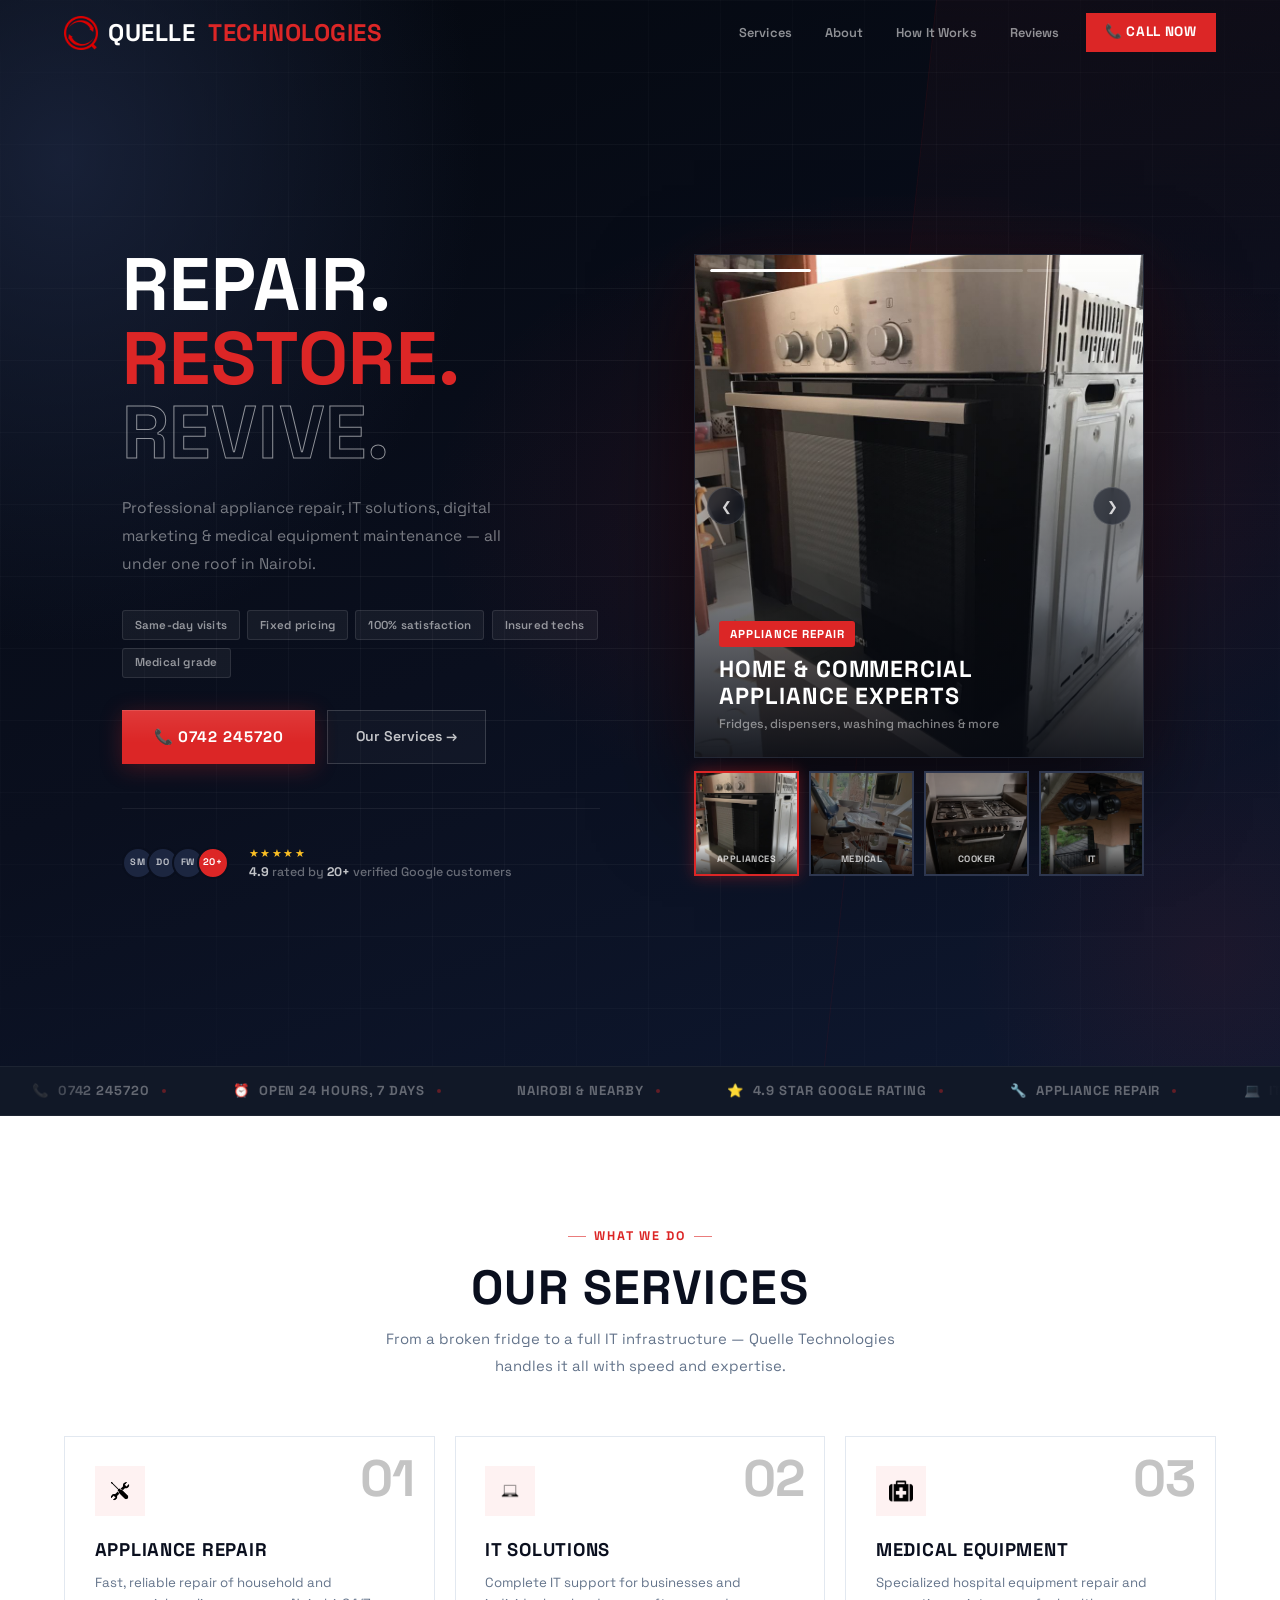
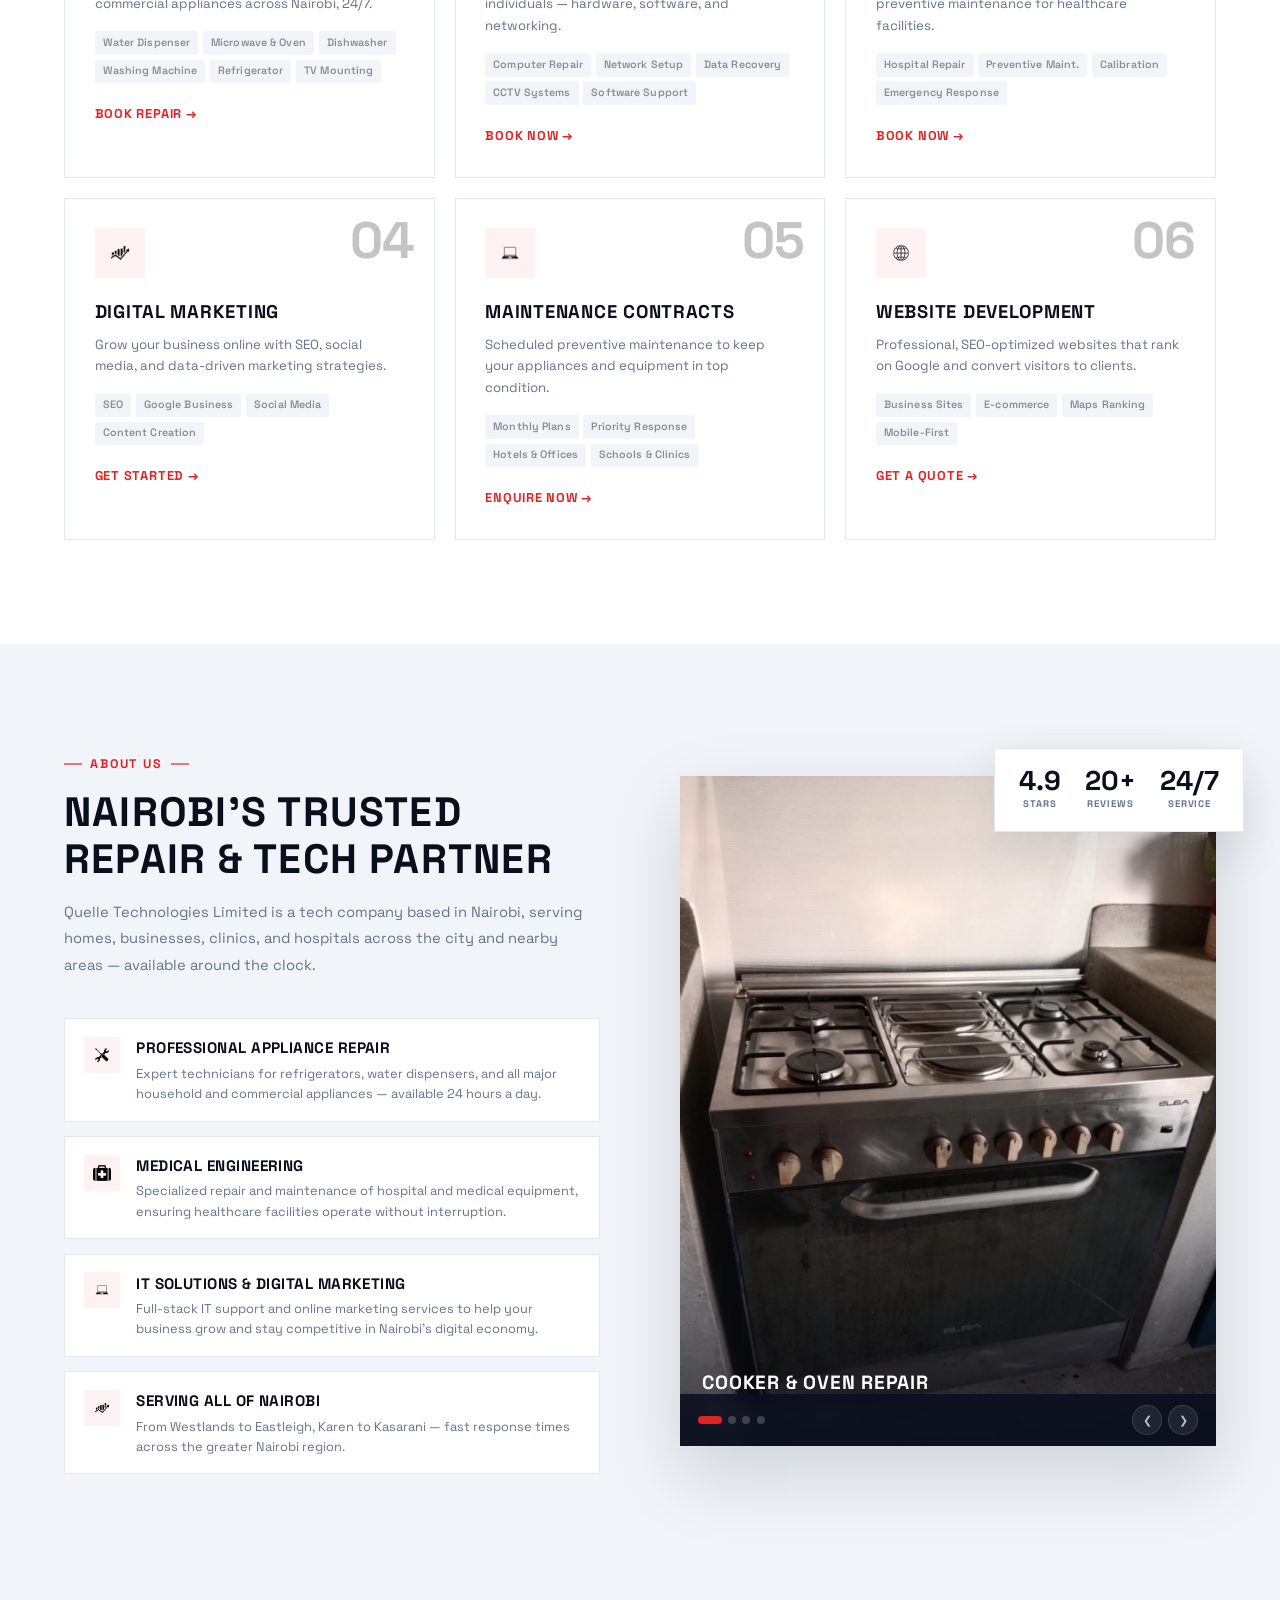
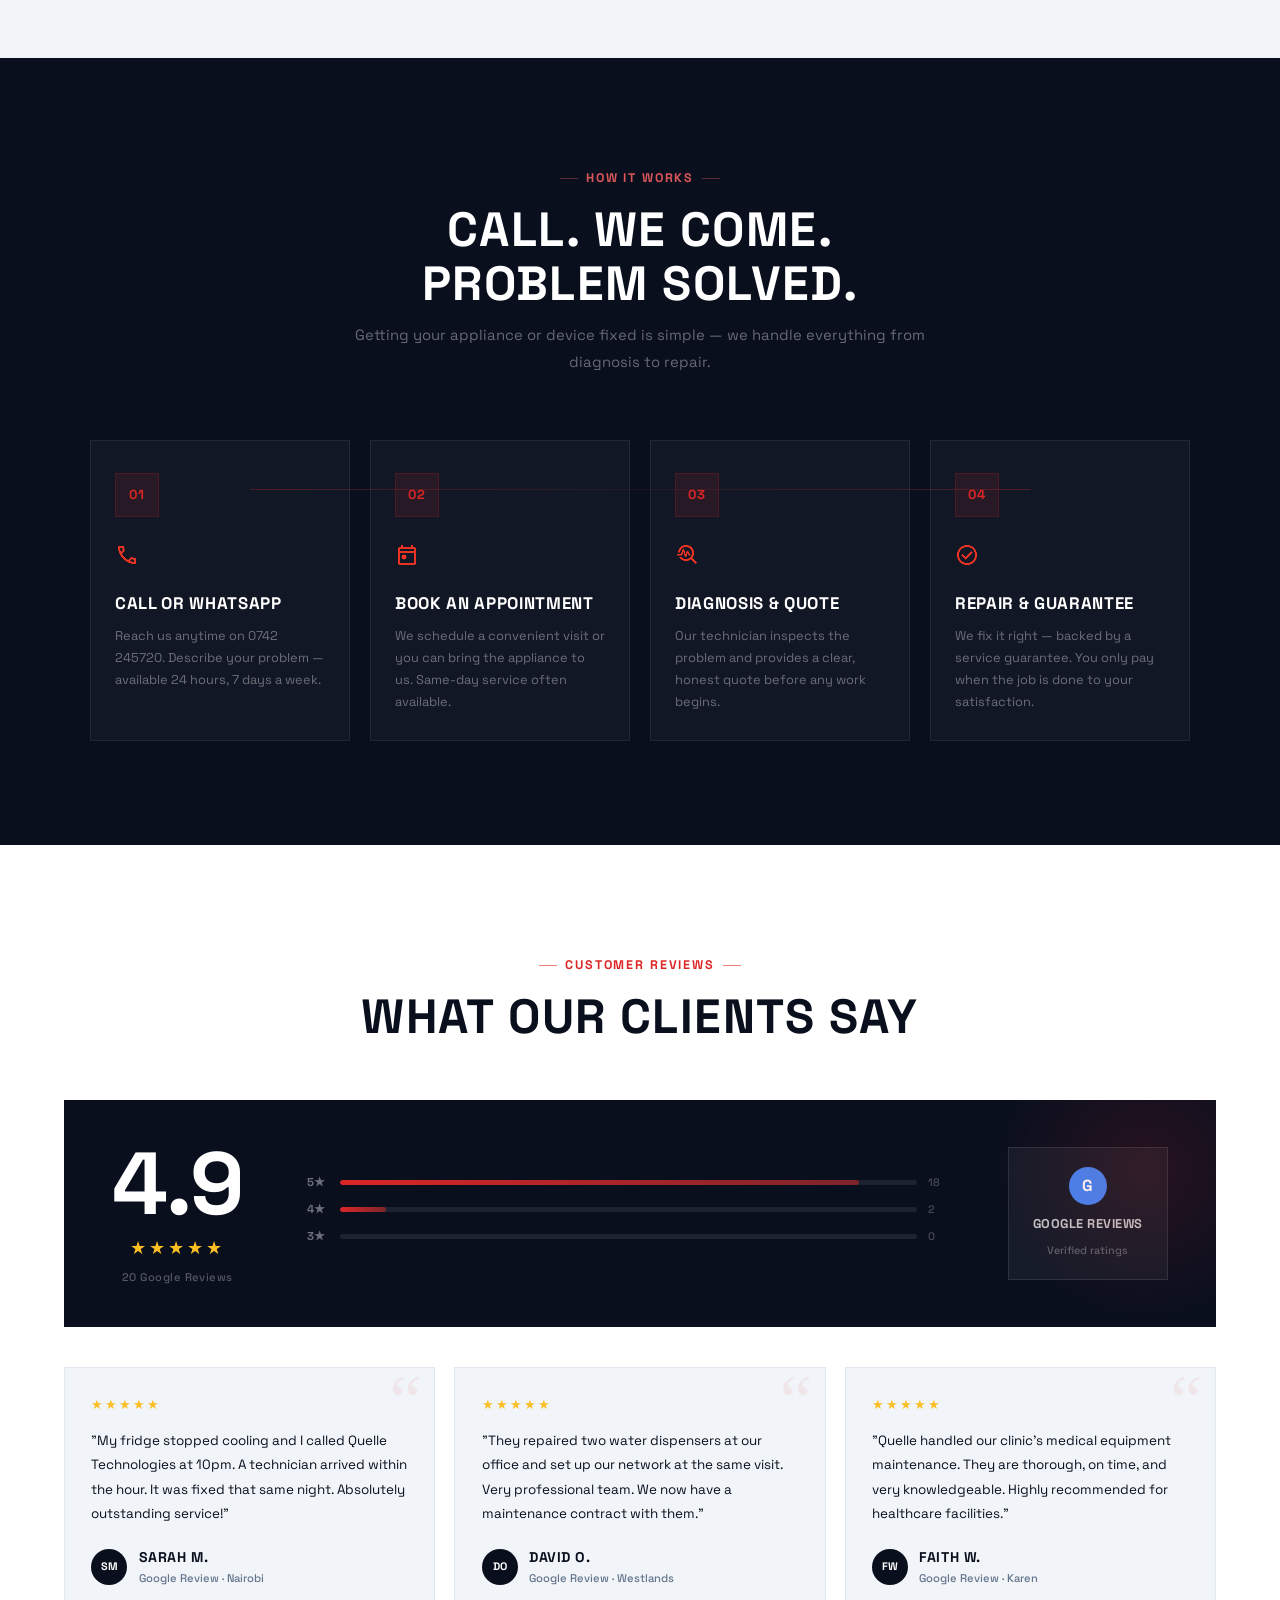
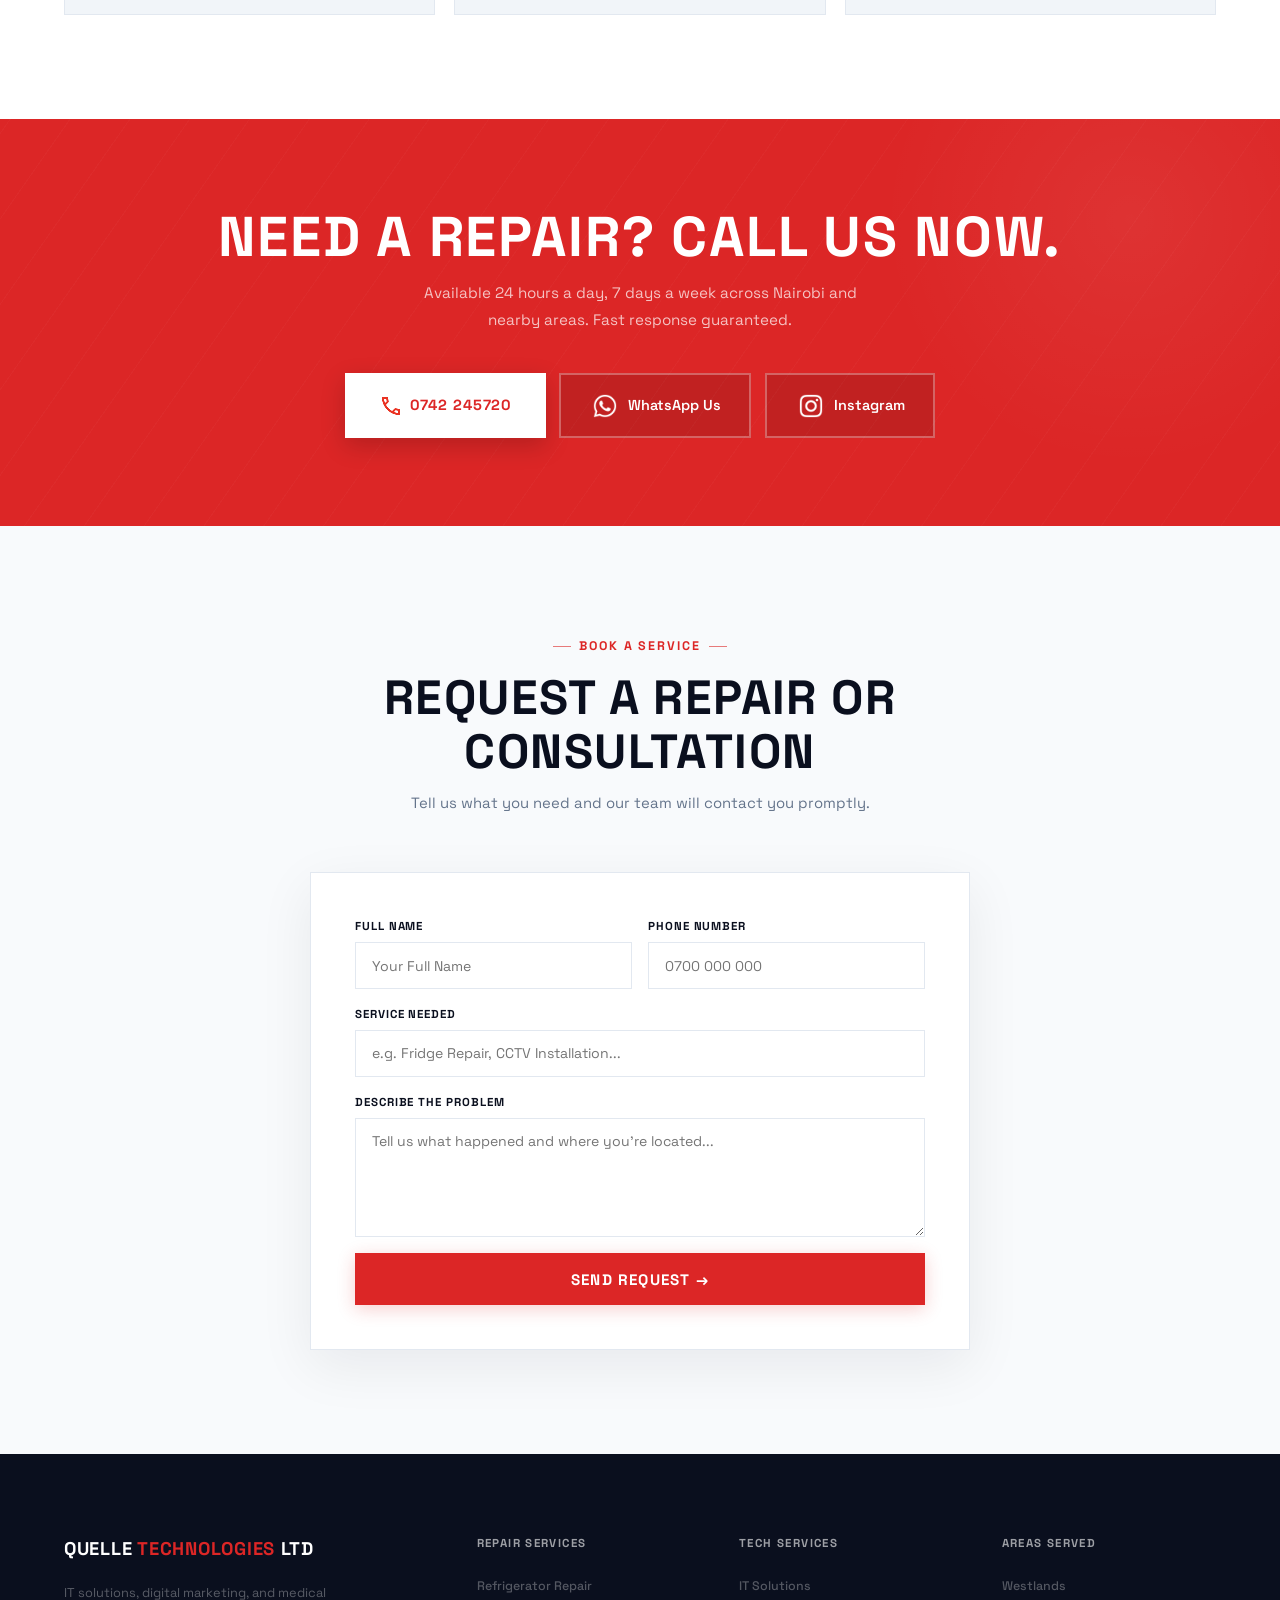
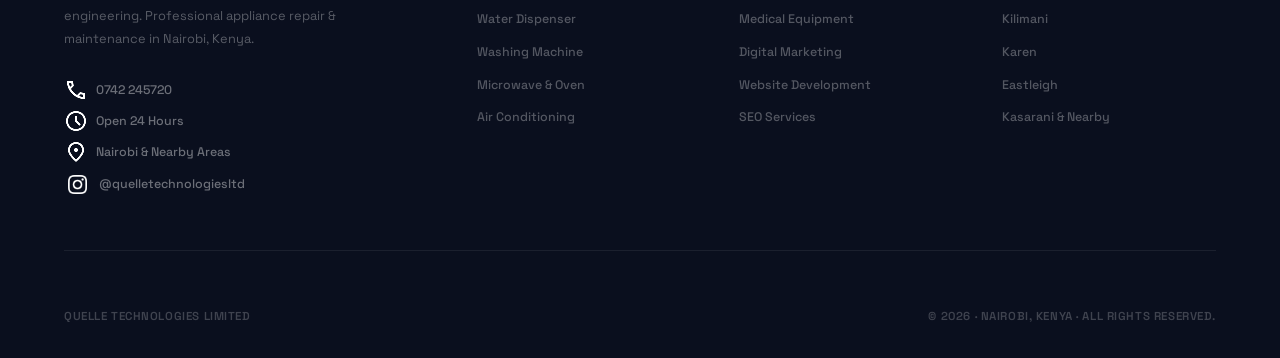
==== index.html @ aaa390e0 "Init" ====
<!DOCTYPE html>
<html lang="en">
<head>
<meta name="google-site-verification" content="google6de3abed1e0f7e17" />
<link rel="icon" type="image/jpeg" href="images/iconlogoh.png">
<link rel="apple-touch-icon" href="images/iconlogoh.png">
<meta charset="UTF-8">
<meta name="viewport" content="width=device-width, initial-scale=1.0">
<title>Quelle Technologies Limited | Appliance Repair & IT Solutions Nairobi</title>
<meta name="description" content="Quelle Technologies Limited – Professional appliance repair, IT solutions, digital marketing & medical equipment maintenance in Nairobi. Open 24 hours. Call 0742 245720.">
<link rel="preconnect" href="https://fonts.googleapis.com">
<link rel="preconnect" href="https://fonts.gstatic.com" crossorigin>

<!-- <link href="https://fonts.googleapis.com/css2?family=Space+Grotesk:wght@300;400;500;600;700&display=swap" rel="stylesheet"> -->
<link href="https://fonts.googleapis.com/css2?family=Space+Grotesk:wght@300;400;500;600;700&display=swap" rel="stylesheet">


<style>
*,*::before,*::after{
  box-sizing:border-box;
  margin:0;
  padding:0;
}

:root{
  /* Core palette */
  --navy:#0a0f1e;
  --navy-2:#111827;
  --navy-3:#1c2640;
  --red:#dc2626;
  --red-dark:#b91c1c;
  --red-glow:rgba(220,38,38,0.3);
  --red-subtle:rgba(220,38,38,0.08);
  --red-light:#fef2f2;
  --gray:#64748b;
  --gray-2:#94a3b8;
  --gray-light:#f1f5f9;
  --white:#ffffff;
  --border-dark:rgba(255,255,255,0.08);
  --border-light:#e2e8f0;

  /* Global font */
  --font-primary:'Space Grotesk',sans-serif;
}

html{
  scroll-behavior:smooth;
}

body{
  font-family:var(--font-primary);
  background:var(--white);
  color:var(--navy);
  font-size:15px;
  line-height:1.65;
  overflow-x:hidden;
}

/* Force all elements to inherit Space Grotesk */
body,
button,
input,
textarea,
select,
h1,h2,h3,h4,h5,h6,
p,
span,
a,
label {
  font-family:var(--font-primary);
}

/* ── NAV ── */
nav{
  position:fixed;top:0;left:0;right:0;z-index:500;
  display:flex;align-items:center;justify-content:space-between;
  padding:0 5%;height:66px;
  background:rgba(10,15,30,0.0);
  transition:background .35s ease, border-color .35s ease, backdrop-filter .35s ease;
  border-bottom:1px solid transparent;
}
nav.scrolled{
  background:rgba(10,15,30,0.94);
  backdrop-filter:blur(18px);
  -webkit-backdrop-filter:blur(18px);
  border-color:rgba(255,255,255,0.07);
}
.logo{display:flex;align-items:center;gap:.65rem;text-decoration:none}
.logo-img{height:34px;width:auto;object-fit:contain;display:block}
.logo-wordmark{
  font-family:var(--font-display);font-weight:800;
  font-size:1.5rem;letter-spacing:0.02em;
  color:var(--white);line-height:1.15;text-transform:uppercase;
}
.logo-wordmark span{color:var(--red)}

.nav-links{display:flex;gap:.25rem;list-style:none;align-items:center}
.nav-links a{
  text-decoration:none;color:rgba(255,255,255,0.55);
  font-size:.8rem;font-weight:600;font-family:var(--font-body);
  padding:.45rem .9rem;border-radius:var(--r-sm);
  transition:color .2s, background .2s;letter-spacing:0.01em;
}
.nav-links a:hover{color:var(--white);background:rgba(255,255,255,0.06)}
.nav-cta{
  background:var(--red);color:white !important;
  padding:.5rem 1.2rem !important;border-radius:var(--r-sm) !important;
  font-weight:700 !important;font-family:var(--font-display) !important;
  font-size:.85rem !important;letter-spacing:0.05em !important;
  text-transform:uppercase;transition:all .25s !important;
  display:inline-flex !important;align-items:center !important;gap:6px !important;
  margin-left:.5rem;
}
.nav-cta:hover{background:var(--red-dark) !important;box-shadow:0 0 20px var(--red-glow) !important;transform:translateY(-1px) !important;background:none}

/* ════════════════════════════
   HERO
════════════════════════════ */
.hero{
  position:relative;
  min-height:100vh;
  display:flex;align-items:center;
  background:var(--navy);
  overflow:hidden;
}

/* Layered background */
.hero-bg{
  position:absolute;inset:0;z-index:0;
  background:
    radial-gradient(ellipse 70% 55% at 72% 48%, rgba(220,38,38,0.13) 0%, transparent 55%),
    radial-gradient(ellipse 50% 70% at 5%  15%, rgba(28,38,64,0.8)  0%, transparent 65%),
    radial-gradient(ellipse 35% 45% at 95% 90%, rgba(220,38,38,0.07) 0%, transparent 55%),
    linear-gradient(160deg,#04080f 0%,#0a0f1e 55%,#0e1830 100%);
}

/* Subtle engineering grid — nod to the technical side of the brand */
.hero-grid{
  position:absolute;inset:0;z-index:0;
  background-image:
    linear-gradient(rgba(255, 255, 255, 0.046) 1px, transparent 1px),
    linear-gradient(90deg, rgba(255, 255, 255, 0.035) 1px, transparent 1px);
  background-size:72px 72px;
  mask-image:radial-gradient(ellipse 85% 75% at 55% 50%, black 30%, transparent 100%);
  -webkit-mask-image:radial-gradient(ellipse 85% 75% at 55% 50%, black 30%, transparent 100%);
}

/* Diagonal accent stripe */
.hero-stripe{
  position:absolute;right:-120px;top:0;bottom:0;z-index:1;
  width:520px;
  background:linear-gradient(160deg, rgba(220,38,38,0.04) 0%, transparent 60%);
  border-left:1px solid rgba(220,38,38,0.07);
  transform:skewX(-6deg);
  pointer-events:none;
}

.hero-inner{
  position:relative;z-index:10;
  display:grid;
  grid-template-columns:1fr 1fr;
  align-items:center;
  gap:5rem;
  padding:9rem 5% 5rem;
  width:100%;max-width:1380px;margin:0 auto;
}

/* ── Hero Left ── */
.hero-left{}

.hero-badge{
  display:inline-flex;align-items:center;gap:8px;
  border:1px solid rgba(220,38,38,0.3);
  background:rgba(220,38,38,0.08);
  color:rgba(255,130,130,0.95);
  padding:.32rem 1rem;border-radius:4px;
  font-family:var(--font-display);font-size:.78rem;font-weight:700;
  letter-spacing:0.12em;text-transform:uppercase;
  margin-bottom:1.5rem;
}
.hero-badge .live{
  width:6px;height:6px;background:#22c55e;border-radius:50%;
  box-shadow:0 0 6px #22c55e;
  animation:live 2s ease-in-out infinite;
}
@keyframes live{0%,100%{opacity:1;transform:scale(1)}50%{opacity:.3;transform:scale(1.6)}}

.hero-title{
  font-family:var(--font-display);
  font-size:clamp(3.6rem,5.8vw,5.4rem);
  font-weight:800;
  line-height:1.0;
  letter-spacing:0.01em;  /* Barlow Condensed needs slight positive tracking at display sizes */
  color:var(--white);
  text-transform:uppercase;
  margin-bottom:1.5rem;
}
.hero-title .line{display:block;overflow:hidden}
.hero-title .line-inner{
  display:block;
  animation:hero-rise .75s cubic-bezier(.22,1,.36,1) both;
}
.hero-title .line:nth-child(2) .line-inner{animation-delay:.08s}
.hero-title .line:nth-child(3) .line-inner{animation-delay:.16s}
@keyframes hero-rise{from{transform:translateY(105%)}to{transform:translateY(0)}}

.hero-title .t-white{color:var(--white)}
.hero-title .t-red{color:var(--red)}
/* Ghost/outline word — technical, structural feel */
.hero-title .t-outline{
  color:transparent;
  -webkit-text-stroke:1px rgba(255, 255, 255, 0.543);
}

.hero-desc{
  color:rgba(255,255,255,0.45);
  font-size:.97rem;
  max-width:410px;
  margin-bottom:2rem;
  line-height:1.8;
  font-weight:400;
  animation:fade-up .7s .35s both;
}
@keyframes fade-up{from{opacity:0;transform:translateY(14px)}to{opacity:1;transform:translateY(0)}}

/* Service chips */
.hero-chips{
  display:flex;flex-wrap:wrap;gap:.45rem;
  margin-bottom:2rem;
  animation:fade-up .7s .45s both;
}
.chip{
  display:inline-flex;align-items:center;gap:5px;
  background:rgba(255,255,255,0.05);
  border:1px solid rgba(255,255,255,0.1);
  color:rgba(255,255,255,0.55);
  padding:.28rem .75rem;border-radius:3px;
  font-size:.72rem;font-weight:600;font-family:var(--font-body);
  letter-spacing:0.02em;
  transition:all .2s;
}
.chip:hover{background:rgba(220,38,38,0.1);border-color:rgba(220,38,38,0.3);color:rgba(255,180,180,0.9)}

.hero-actions{
  display:flex;gap:.75rem;flex-wrap:wrap;
  margin-bottom:2.75rem;
  animation:fade-up .7s .52s both;
}
.btn-call{
  display:inline-flex;align-items:center;gap:8px;
  background:var(--red);color:white;
  padding:.9rem 2rem;border-radius:var(--r-sm);
  font-family:var(--font-display);font-weight:700;
  font-size:.95rem;letter-spacing:0.06em;text-transform:uppercase;
  text-decoration:none;
  transition:all .28s;
  box-shadow:0 4px 22px rgba(220,38,38,0.28), inset 0 1px 0 rgba(255,255,255,0.12);
  position:relative;overflow:hidden;
}
.btn-call::before{
  content:'';position:absolute;inset:0;
  background:linear-gradient(180deg,rgba(255,255,255,0.09) 0%,transparent 60%);
  pointer-events:none;
}
.btn-call:hover{background:var(--red-dark);transform:translateY(-2px);box-shadow:0 8px 30px rgba(220,38,38,0.42)}
.btn-ghost{
  display:inline-flex;align-items:center;gap:8px;
  border:1px solid rgba(255,255,255,0.16);
  color:rgba(255,255,255,0.75);
  padding:.9rem 1.75rem;border-radius:var(--r-sm);
  font-weight:600;font-size:.88rem;
  text-decoration:none;
  background:rgba(255,255,255,0.03);
  transition:all .25s;
}
.btn-ghost:hover{border-color:rgba(255,255,255,0.38);background:rgba(255,255,255,0.07);color:var(--white)}

/* Social proof */
.hero-proof{
  display:flex;align-items:center;gap:1.25rem;
  padding-top:2.25rem;
  border-top:1px solid rgba(255,255,255,0.07);
  animation:fade-up .7s .6s both;
}
.av-stack{display:flex;align-items:center}
.av{
  width:32px;height:32px;border-radius:50%;
  border:2px solid var(--navy);
  background:var(--navy-3);
  display:flex;align-items:center;justify-content:center;
  font-size:.58rem;font-weight:700;color:rgba(255,255,255,0.7);
  font-family:var(--font-display);letter-spacing:0.02em;
  margin-left:-7px;
}
.av:first-child{margin-left:0}
.av.more{background:var(--red);color:white;font-size:.6rem}
.proof-copy{font-size:.78rem;color:rgba(255,255,255,0.38);line-height:1.5;font-weight:500}
.proof-copy strong{color:rgba(255,255,255,.75);font-weight:700}
.proof-stars{color:#fbbf24;font-size:.68rem;letter-spacing:1.5px;margin-bottom:2px}

/* ── Hero Right — Carousel ── */
.hero-right{
  position:relative;
  animation:fade-up .85s .25s both;
}
/* Red glow orb behind carousel */
.hero-right::before{
  content:'';
  position:absolute;
  width:340px;height:340px;
  background:radial-gradient(circle, rgba(220,38,38,0.18) 0%, transparent 70%);
  top:50%;left:50%;transform:translate(-50%,-50%);
  pointer-events:none;z-index:0;
  animation:orb 5s ease-in-out infinite;
}
@keyframes orb{0%,100%{transform:translate(-50%,-50%) scale(1);opacity:.7}50%{transform:translate(-50%,-50%) scale(1.25);opacity:1}}

.carousel-wrap{position:relative;z-index:1;max-width:450px;margin:0 auto}

/* Main stage */
.c-stage{
  position:relative;
  border-radius:var(--r-2xl);
  overflow:hidden;
  background:var(--navy-2);
  border:1px solid rgba(255,255,255,0.07);
  box-shadow:
    0 2px 0 1px rgba(255,255,255,0.04) inset,
    0 40px 90px rgba(0,0,0,0.65),
    0 0 70px rgba(220,38,38,0.07);
  aspect-ratio:1/1.12;
}

/* Progress strips (stories-style) */
.c-progress{
  position:absolute;top:0;left:0;right:0;z-index:20;
  display:flex;gap:4px;padding:.9rem .9rem 0;
}
.c-seg{flex:1;height:3px;background:rgba(255,255,255,0.18);border-radius:2px;overflow:hidden}
.c-fill{height:100%;width:0%;border-radius:2px;background:var(--white);transition:width 0s linear}
.c-fill.running{width:100%;transition:width 4.5s linear}
.c-fill.done{width:100%;transition:none}

/* Slides */
.c-slide{
  position:absolute;inset:0;
  opacity:0;
  transform:scale(1.06);
  transition:opacity .55s cubic-bezier(.4,0,.2,1), transform .55s cubic-bezier(.4,0,.2,1);
  pointer-events:none;
}
.c-slide.active{opacity:1;transform:scale(1);pointer-events:auto}
.c-slide img{width:100%;height:100%;object-fit:cover;display:block}
.c-slide::after{
  content:'';position:absolute;inset:0;
  background:linear-gradient(to top,
    rgba(5,8,16,.92) 0%,
    rgba(5,8,16,.45) 40%,
    rgba(5,8,16,.1) 70%,
    transparent 100%);
}

/* Slide caption */
.c-caption{
  position:absolute;bottom:0;left:0;right:0;z-index:10;
  padding:1.6rem 1.5rem 1.4rem;
}
.c-tag{
  display:inline-block;
  background:var(--red);color:white;
  font-family:var(--font-display);font-size:.72rem;font-weight:700;
  letter-spacing:0.1em;text-transform:uppercase;
  padding:.22rem .65rem;border-radius:3px;
  margin-bottom:.55rem;
}
.c-caption h3{
  font-family:var(--font-display);
  color:var(--white);font-size:1.45rem;font-weight:700;
  text-transform:uppercase;letter-spacing:0.04em;
  line-height:1.15;margin-bottom:.3rem;
}
.c-caption p{color:rgba(255,255,255,0.48);font-size:.78rem;font-weight:500}

/* Prev/Next */
.c-arrows{
  position:absolute;top:50%;transform:translateY(-50%);
  left:0;right:0;z-index:15;
  display:flex;justify-content:space-between;
  padding:0 .75rem;pointer-events:none;
}
.c-arr{
  width:38px;height:38px;border-radius:50%;
  background:rgba(10,15,30,0.55);
  border:1px solid rgba(255,255,255,0.14);
  color:rgba(255,255,255,0.8);
  font-size:.8rem;cursor:pointer;
  display:flex;align-items:center;justify-content:center;
  transition:all .22s;pointer-events:all;
  backdrop-filter:blur(6px);
}
.c-arr:hover{background:var(--red);border-color:var(--red);color:white;transform:scale(1.1)}

/* Thumbnail rail */
.c-thumbs{
  display:grid;
  grid-template-columns:repeat(4,1fr);
  gap:.65rem;
  margin-top:.8rem;
}
.c-thumb{
  border-radius:var(--r-md);overflow:hidden;
  border:2px solid rgba(255,255,255,0.08);
  aspect-ratio:1/1;cursor:pointer;
  position:relative;background:var(--navy-3);
  transition:all .28s;
}
.c-thumb img{width:100%;height:100%;object-fit:cover;display:block;filter:brightness(.55);transition:filter .28s}
.c-thumb.active{border-color:var(--red);box-shadow:0 0 14px rgba(220,38,38,0.4)}
.c-thumb.active img,.c-thumb:hover img{filter:brightness(.85)}
.c-thumb-lbl{
  position:absolute;bottom:0;left:0;right:0;
  padding:.3rem .35rem .4rem;
  background:linear-gradient(to top,rgba(0,0,0,.72),transparent);
  color:rgba(255,255,255,0.75);font-size:.58rem;font-weight:700;
  font-family:var(--font-display);text-transform:uppercase;letter-spacing:0.06em;
  text-align:center;
}

/* ════════════════════════════
   TICKER
════════════════════════════ */
.ticker-bar{
  background:var(--navy-2);
  border-top:1px solid rgba(255,255,255,0.05);
  border-bottom:1px solid rgba(255,255,255,0.05);
  padding:.85rem 0;overflow:hidden;position:relative;
}
.ticker-bar::before,.ticker-bar::after{
  content:'';position:absolute;top:0;bottom:0;width:100px;z-index:5;pointer-events:none;
}
.ticker-bar::before{left:0;background:linear-gradient(to right,var(--navy-2),transparent)}
.ticker-bar::after{right:0;background:linear-gradient(to left,var(--navy-2),transparent)}
.ticker-track{display:flex;width:max-content;animation:ticker 28s linear infinite}
@keyframes ticker{from{transform:translateX(0)}to{transform:translateX(-50%)}}
.t-item{
  display:flex;align-items:center;gap:.55rem;
  padding:0 2rem;
  font-family:var(--font-display);font-size:.82rem;font-weight:700;
  letter-spacing:0.07em;text-transform:uppercase;
  color:rgba(255,255,255,0.35);white-space:nowrap;
}
.t-item .ti{color:var(--red)}
.t-sep{width:4px;height:4px;background:rgba(220,38,38,0.4);border-radius:50%;margin:0 .2rem}

/* ════════════════════════════
   SECTION SCAFFOLD
════════════════════════════ */
section{padding:6.5rem 5%}
.sec-header{text-align:center;max-width:570px;margin:0 auto 3.5rem}
.sec-eyebrow{
  display:inline-flex;align-items:center;gap:.5rem;
  font-family:var(--font-display);font-size:.78rem;font-weight:700;
  letter-spacing:0.15em;text-transform:uppercase;
  color:var(--red);margin-bottom:.9rem;
}
.sec-eyebrow::before,.sec-eyebrow::after{
  content:'';display:inline-block;height:1.5px;width:18px;background:currentColor;opacity:.6;
}
.sec-title{
  font-family:var(--font-display);
  font-size:clamp(2rem,3.8vw,3rem);
  font-weight:800;text-transform:uppercase;letter-spacing:0.03em;
  color:var(--navy);line-height:1.12;margin-bottom:.7rem;
}
.sec-sub{
  color:var(--gray);font-size:.93rem;line-height:1.8;font-weight:400;
}

/* ════════════════════════════
   SERVICES
════════════════════════════ */
.services-sec{background:var(--white)}

.svc-grid{
  display:grid;
  grid-template-columns:repeat(3,1fr);
  gap:1.25rem;
}

.svc-card{
  border:1.5px solid var(--border-light);
  border-radius:var(--r-xl);
  padding:1.85rem;
  position:relative;overflow:hidden;
  background:var(--white);
  transition:transform .32s cubic-bezier(.22,1,.36,1),
             border-color .32s,
             box-shadow .32s;
  cursor:default;
}
/* Accent bar on hover */
.svc-card::after{
  content:'';
  position:absolute;left:0;top:0;bottom:0;width:3px;
  background:var(--red);
  transform:scaleY(0);transform-origin:bottom;
  transition:transform .35s cubic-bezier(.22,1,.36,1);
  border-radius:0 2px 2px 0;
}
.svc-card:hover{
  border-color:rgba(220,38,38,0.22);
  transform:translateY(-5px);
  box-shadow:0 20px 48px rgba(10,15,30,0.09),0 0 0 1px rgba(220,38,38,0.06);
}
.svc-card:hover::after{transform:scaleY(1)}

.svc-count{
  position:absolute;top:1rem;right:1.25rem;
  font-family:var(--font-display);font-size:3.2rem;font-weight:800;
  letter-spacing:-0.02em;color:rgba(0, 0, 0, 0.23);line-height:1;
}


.svc-icon{
  width:50px;height:50px;border-radius:var(--r-md);
  background:var(--red-light);
  display:flex;align-items:center;justify-content:center;
  margin-bottom:1.15rem;
  transition:background .28s, transform .28s;
}
.svc-card:hover .svc-icon{background:var(--red);transform:rotate(-4deg) scale(1.06)}
.svc-icon img{width:24px;height:24px;object-fit:contain;transition:filter .28s}
.svc-card:hover .svc-icon img{filter:brightness(0) invert(1)}

.svc-card h3{
  font-family:var(--font-display);
  font-size:1.15rem;font-weight:700;text-transform:uppercase;
  letter-spacing:0.04em;color:var(--navy);margin-bottom:.4rem;
}
.svc-card p{font-size:.83rem;color:var(--gray);line-height:1.65;margin-bottom:1rem}
.svc-tags{display:flex;flex-wrap:wrap;gap:.3rem;margin-bottom:1.1rem}
.svc-tag{
  font-size:.67rem;font-weight:600;
  color:rgba(10,15,30,0.45);background:var(--gray-light);
  padding:.18rem .5rem;border-radius:3px;
  font-family:var(--font-body);letter-spacing:0.01em;
}
.svc-link{
  display:inline-flex;align-items:center;gap:5px;
  font-family:var(--font-display);font-size:.8rem;font-weight:700;
  letter-spacing:0.06em;text-transform:uppercase;
  color:var(--red);text-decoration:none;
  transition:gap .2s;
}
.svc-link:hover{gap:10px}

/* ════════════════════════════
   ABOUT
════════════════════════════ */
.about-sec{background:var(--gray-light)}

.about-grid{
  display:grid;grid-template-columns:1fr 1fr;
  gap:5rem;align-items:center;
  max-width:1200px;margin:0 auto 5rem;
}

.about-left .sec-eyebrow{display:inline-flex}
.about-left h2{
  font-family:var(--font-display);
  font-size:clamp(2rem,3.2vw,2.8rem);font-weight:800;
  text-transform:uppercase;letter-spacing:0.03em;
  color:var(--navy);line-height:1.15;margin-bottom:1rem;
}
.about-left > p{
  font-size:.92rem;color:var(--gray);line-height:1.8;margin-bottom:2.5rem;
}

.about-feats{display:flex;flex-direction:column;gap:.9rem}
.about-feat{
  display:flex;gap:1rem;
  padding:1rem 1.2rem;
  background:var(--white);
  border:1px solid var(--border-light);
  border-radius:var(--r-lg);
  align-items:flex-start;
  transition:border-color .25s, transform .25s, box-shadow .25s;
}
.about-feat:hover{border-color:rgba(220,38,38,0.2);transform:translateX(5px);box-shadow:0 6px 24px rgba(10,15,30,0.06)}
.af-icon{
  width:36px;height:36px;flex-shrink:0;
  border-radius:var(--r-sm);background:var(--red-light);
  display:flex;align-items:center;justify-content:center;
  margin-top:.1rem;
}
.af-icon img{width:18px;height:18px;object-fit:contain}
.af-text h4{
  font-family:var(--font-display);font-size:.95rem;font-weight:700;
  letter-spacing:0.03em;text-transform:uppercase;
  color:var(--navy);margin-bottom:.2rem;
}
.af-text p{font-size:.8rem;color:var(--gray);line-height:1.6}

/* About slider */
.about-right{position:relative}
.about-stats-float{
  position:absolute;top:-1.75rem;right:-1.75rem;z-index:20;
  background:var(--white);
  border:1px solid var(--border-light);
  border-radius:var(--r-lg);
  padding:1.1rem 1.5rem;
  display:flex;gap:1.5rem;
  box-shadow:0 16px 48px rgba(10,15,30,0.12);
}
.astat{text-align:center}
.astat-n{
  font-family:var(--font-display);font-size:1.7rem;font-weight:800;
  color:var(--navy);line-height:1;
}
.astat-l{
  font-family:var(--font-display);font-size:.6rem;font-weight:700;
  letter-spacing:0.1em;text-transform:uppercase;color:var(--gray);
  margin-top:.2rem;
}

.a-slider{
  border-radius:var(--r-2xl);overflow:hidden;
  position:relative;
  box-shadow:0 28px 70px rgba(10,15,30,0.15);
  background:var(--navy);
  aspect-ratio:4/5;
}
.a-slide{
  position:absolute;inset:0;
  opacity:0;transform:scale(1.04);
  transition:opacity .6s ease, transform .6s ease;
  pointer-events:none;
}
.a-slide.active{opacity:1;transform:scale(1);pointer-events:auto}
.a-slide img{width:100%;height:100%;object-fit:cover;display:block}
.a-slide::after{
  content:'';position:absolute;inset:0;
  background:linear-gradient(to top, rgba(5,8,16,.72) 0%, transparent 55%);
}
.a-caption{
  position:absolute;bottom:0;left:0;right:0;z-index:5;
  padding:1.4rem 1.4rem;color:white;
}
.a-caption strong{
  font-family:var(--font-display);font-size:1.2rem;font-weight:700;
  text-transform:uppercase;letter-spacing:0.04em;display:block;
}
.a-caption span{font-size:.75rem;color:rgba(255,255,255,.45);font-weight:500}

.a-controls{
  position:absolute;bottom:0;left:0;right:0;z-index:10;
  background:rgba(10,15,30,0.85);
  backdrop-filter:blur(8px);
  display:flex;justify-content:space-between;align-items:center;
  padding:.7rem 1.1rem;
}
.a-dots{display:flex;gap:.4rem}
.a-dot{
  width:8px;height:8px;border-radius:50%;border:none;
  background:rgba(255,255,255,0.2);cursor:pointer;transition:all .28s;
}
.a-dot.active{background:var(--red);width:24px;border-radius:4px}
.a-arrows{display:flex;gap:.4rem}
.a-arrow{
  width:30px;height:30px;border-radius:50%;
  background:rgba(255,255,255,0.08);
  border:1px solid rgba(255,255,255,0.14);
  color:rgba(255,255,255,0.7);
  font-size:.7rem;cursor:pointer;
  display:flex;align-items:center;justify-content:center;
  transition:all .2s;
}
.a-arrow:hover{background:var(--red);border-color:var(--red);color:white}

/* ════════════════════════════
   PROCESS
════════════════════════════ */
.process-sec{background:var(--navy)}
.process-sec .sec-title{color:var(--white)}
.process-sec .sec-eyebrow{color:rgba(255,100,100,.85)}
.process-sec .sec-eyebrow::before,.process-sec .sec-eyebrow::after{opacity:.4}
.process-sec .sec-sub{color:rgba(255,255,255,0.38)}

.steps-grid{
  display:grid;grid-template-columns:repeat(4,1fr);gap:1.25rem;
  max-width:1100px;margin:0 auto;
  position:relative;
}
/* connector line */
.steps-grid::before{
  content:'';
  position:absolute;
  top:3.1rem;
  left:calc(12.5% + 22px);
  right:calc(12.5% + 22px);
  height:1px;
  background:linear-gradient(90deg, rgba(220,38,38,0.3), rgba(220,38,38,0.1), rgba(220,38,38,0.3));
  z-index:0;
}

.step-card{
  background:rgba(255,255,255,0.03);
  border:1px solid rgba(255,255,255,0.07);
  border-radius:var(--r-xl);
  padding:2rem 1.5rem 1.75rem;
  position:relative;z-index:1;
  transition:all .3s;
}
.step-card:hover{
  background:rgba(255,255,255,0.05);
  border-color:rgba(220,38,38,0.28);
  transform:translateY(-5px);
  box-shadow:0 0 40px rgba(220,38,38,0.07);
}
.step-badge{
  width:44px;height:44px;border-radius:var(--r-md);
  background:rgba(220,38,38,0.1);
  border:1px solid rgba(220,38,38,0.2);
  display:flex;align-items:center;justify-content:center;
  margin-bottom:1.4rem;
}
.step-badge span{
  font-family:var(--font-display);font-size:.82rem;font-weight:800;
  color:var(--red);letter-spacing:0.05em;
}
.step-icon{font-size:1.5rem;margin-bottom:.7rem;display:block}
.step-card h4{
  font-family:var(--font-display);color:var(--white);font-weight:700;
  font-size:1.05rem;text-transform:uppercase;letter-spacing:0.04em;
  margin-bottom:.5rem;
}
.step-card p{font-size:.8rem;color:rgba(255,255,255,.38);line-height:1.7}

/* ════════════════════════════
   REVIEWS
════════════════════════════ */
.reviews-sec{background:var(--white)}

.review-banner{
  background:var(--navy);
  border-radius:var(--r-2xl);
  padding:2.5rem 3rem;
  display:flex;align-items:center;gap:4rem;flex-wrap:wrap;
  margin-bottom:2.5rem;
  position:relative;overflow:hidden;
}
.review-banner::before{
  content:'';position:absolute;right:-80px;top:-80px;
  width:300px;height:300px;border-radius:50%;
  background:radial-gradient(circle,rgba(220,38,38,0.14) 0%,transparent 70%);
}

.rb-score{text-align:center;flex-shrink:0}
.rb-big{
  font-family:var(--font-display);font-size:5.5rem;font-weight:800;
  color:var(--white);line-height:1;letter-spacing:-0.02em;
}
.rb-stars{color:#fbbf24;font-size:1.1rem;letter-spacing:3px;margin:.35rem 0}
.rb-label{font-size:.7rem;color:rgba(255,255,255,.3);font-weight:500;letter-spacing:0.04em}

.rb-bars{flex:1;min-width:180px}
.rb-row{display:flex;align-items:center;gap:.7rem;margin-bottom:.5rem}
.rb-lbl{
  font-family:var(--font-display);font-size:.72rem;font-weight:700;
  color:rgba(255,255,255,.4);width:22px;
}
.rb-track{flex:1;height:5px;background:rgba(255,255,255,.08);border-radius:3px;overflow:hidden}
.rb-fill{height:100%;background:linear-gradient(90deg,var(--red),rgba(220,38,38,.5));border-radius:3px}
.rb-count{font-size:.68rem;color:rgba(255,255,255,.25);font-weight:500;width:16px}

.rb-badge{
  background:rgba(255,255,255,0.05);
  border:1px solid rgba(255,255,255,0.1);
  border-radius:var(--r-lg);
  padding:1.2rem 1.5rem;
  display:flex;flex-direction:column;align-items:center;gap:.5rem;flex-shrink:0;
}
.rb-badge .g{
  width:38px;height:38px;border-radius:50%;
  background:#4285f4;display:flex;align-items:center;justify-content:center;
  font-family:var(--font-display);font-weight:800;font-size:1rem;color:white;
}
.rb-badge strong{
  font-family:var(--font-display);color:rgba(255,255,255,.75);font-size:.8rem;
  letter-spacing:0.04em;text-transform:uppercase;
}
.rb-badge p{font-size:.68rem;color:rgba(255,255,255,.3);font-weight:500}

.rev-grid{display:grid;grid-template-columns:repeat(3,1fr);gap:1.2rem}
.rev-card{
  background:var(--gray-light);
  border:1.5px solid var(--border-light);
  border-radius:var(--r-xl);padding:1.65rem;
  transition:all .25s;position:relative;overflow:hidden;
}
.rev-card::before{
  content:'\201C';
  position:absolute;top:-.2rem;right:.8rem;
  font-size:4.5rem;color:rgba(220,38,38,0.07);
  font-family:Georgia,serif;line-height:1;
}
.rev-card:hover{
  border-color:rgba(220,38,38,0.18);
  transform:translateY(-4px);
  box-shadow:0 14px 40px rgba(10,15,30,0.08);
}
.rev-stars{color:#fbbf24;font-size:.82rem;letter-spacing:2px;margin-bottom:.8rem}
.rev-text{font-size:.84rem;line-height:1.82;margin-bottom:1.2rem;color:var(--navy);font-weight:400}
.rev-author{display:flex;align-items:center;gap:.7rem}
.rev-av{
  width:36px;height:36px;border-radius:50%;
  background:var(--navy);
  display:flex;align-items:center;justify-content:center;
  font-family:var(--font-display);font-weight:700;font-size:.68rem;
  color:white;flex-shrink:0;
}
.rev-name{
  font-family:var(--font-display);font-weight:700;font-size:.88rem;
  text-transform:uppercase;letter-spacing:0.04em;color:var(--navy);
}
.rev-via{font-size:.7rem;color:var(--gray);font-weight:500}

/* ════════════════════════════
   CTA
════════════════════════════ */
.cta-sec{
  background:var(--red);padding:5.5rem 5%;text-align:center;
  position:relative;overflow:hidden;
}
.cta-sec::before{
  content:'';position:absolute;inset:0;
  background:
    repeating-linear-gradient(-55deg,transparent,transparent 48px,rgba(255,255,255,0.025) 48px,rgba(255,255,255,0.025) 49px);
}
.cta-sec::after{
  content:'';position:absolute;
  width:500px;height:500px;border-radius:50%;
  background:radial-gradient(circle,rgba(255,255,255,0.06) 0%,transparent 70%);
  top:-150px;right:-100px;pointer-events:none;
}
.cta-sec > *{position:relative;z-index:1}
.cta-sec h2{
  font-family:var(--font-display);color:var(--white);
  font-size:clamp(2.2rem,4.5vw,3.5rem);font-weight:800;
  text-transform:uppercase;letter-spacing:0.03em;
  line-height:1.08;margin-bottom:.8rem;
}
.cta-sec p{
  color:rgba(255,255,255,.72);font-size:.95rem;
  max-width:460px;margin:0 auto 2.5rem;line-height:1.75;
}
.cta-btns{display:flex;gap:.85rem;justify-content:center;flex-wrap:wrap}
.btn-white{
  background:var(--white);color:var(--red);
  padding:.9rem 2.1rem;border-radius:var(--r-sm);
  font-family:var(--font-display);font-weight:800;font-size:.92rem;
  letter-spacing:0.06em;text-transform:uppercase;
  text-decoration:none;transition:all .25s;
  display:inline-flex;align-items:center;gap:7px;
  box-shadow:0 8px 24px rgba(0,0,0,0.18);
}
.btn-white:hover{background:var(--red-light);transform:translateY(-2px);box-shadow:0 12px 32px rgba(0,0,0,0.22)}
.btn-outline-white{
  border:2px solid rgba(255,255,255,0.3);color:white;
  padding:.9rem 1.75rem;border-radius:var(--r-sm);
  font-weight:600;font-size:.9rem;
  text-decoration:none;transition:all .25s;
  display:inline-flex;align-items:center;gap:7px;
  background:rgba(0,0,0,0.12);
}
.btn-outline-white:hover{border-color:rgba(255,255,255,.6);background:rgba(0,0,0,.2)}

/* ════════════════════════════
   CONTACT FORM
════════════════════════════ */
.contact-sec{background:#f8fafc;padding:6.5rem 5%}

.contact-card{
  max-width:660px;margin:0 auto;
  background:var(--white);
  border:1px solid var(--border-light);
  border-radius:var(--r-2xl);
  padding:2.75rem;
  box-shadow:0 16px 52px rgba(10,15,30,0.07);
  display:flex;flex-direction:column;gap:1rem;
}
.form-row{display:grid;grid-template-columns:1fr 1fr;gap:1rem}
.form-field{display:flex;flex-direction:column;gap:.35rem}
.form-field label{
  font-family:var(--font-display);font-size:.72rem;font-weight:700;
  letter-spacing:0.08em;text-transform:uppercase;color:var(--navy);
}
.contact-card input,
.contact-card textarea{
  width:100%;padding:.85rem 1rem;
  border:1.5px solid var(--border-light);
  border-radius:var(--r-md);
  font-family:var(--font-body);font-size:.88rem;color:var(--navy);
  outline:none;transition:border-color .2s, box-shadow .2s;
  background:var(--white);
}
.contact-card input:focus,
.contact-card textarea:focus{
  border-color:var(--red);
  box-shadow:0 0 0 3px rgba(220,38,38,0.07);
}
.contact-card textarea{resize:vertical;min-height:115px}
.contact-card button{
  background:var(--red);color:white;border:none;
  padding:1.05rem;border-radius:var(--r-md);cursor:pointer;
  font-family:var(--font-display);font-weight:800;
  font-size:.95rem;letter-spacing:0.08em;text-transform:uppercase;
  transition:all .25s;
  box-shadow:0 4px 18px rgba(220,38,38,0.22);
}
.contact-card button:hover{background:var(--red-dark);transform:translateY(-2px);box-shadow:0 8px 28px rgba(220,38,38,0.35)}

/* ════════════════════════════
   FOOTER
════════════════════════════ */
footer{background:var(--navy);padding:5rem 5% 2rem}
.footer-top{
  display:grid;grid-template-columns:1.7fr 1fr 1fr 1fr;gap:3rem;
  margin-bottom:3.5rem;padding-bottom:3rem;
  border-bottom:1px solid rgba(255,255,255,0.07);
}
.footer-brand .fn{
  font-family:var(--font-display);color:var(--white);font-size:1.15rem;
  font-weight:800;letter-spacing:0.04em;text-transform:uppercase;margin-bottom:1rem;
}
.footer-brand .fn span{color:var(--red)}
.footer-brand p{font-size:.8rem;color:rgba(255,255,255,.32);line-height:1.82;max-width:280px;margin-bottom:1.5rem}
.footer-contacts a{
  display:flex;align-items:center;gap:.5rem;
  color:rgba(255,255,255,.4);font-size:.78rem;text-decoration:none;
  transition:color .2s;font-weight:500;padding:.22rem 0;
}
.footer-contacts a:hover{color:var(--red)}
.footer-col h5{
  font-family:var(--font-display);color:rgba(255,255,255,.6);
  font-weight:700;font-size:.72rem;letter-spacing:0.12em;
  text-transform:uppercase;margin-bottom:1.25rem;
}
.footer-links{list-style:none;display:flex;flex-direction:column;gap:.5rem}
.footer-links a{
  color:rgba(255,255,255,.3);text-decoration:none;
  font-size:.78rem;transition:color .2s;font-weight:500;
}
.footer-links a:hover{color:rgba(255,255,255,.65)}
.footer-bottom{
  display:flex;justify-content:space-between;align-items:center;flex-wrap:wrap;gap:.75rem;
}
.fbc{
  font-family:var(--font-display);color:rgba(255,255,255,.22);
  font-size:.72rem;font-weight:600;letter-spacing:0.05em;text-transform:uppercase;
}

/* ════════════════════════════
   RESPONSIVE
════════════════════════════ */
@media(max-width:1024px){
  .hero-inner{grid-template-columns:1fr;padding-top:7rem;padding-bottom:3rem}
  .hero-right{display:none}
  .about-grid{grid-template-columns:1fr;gap:2.5rem}
  .about-stats-float{display:none}
  .svc-grid{grid-template-columns:1fr 1fr}
  .steps-grid{grid-template-columns:1fr 1fr}
  .steps-grid::before{display:none}
  .review-banner{flex-wrap:wrap;gap:2rem;padding:2rem}
  .rev-grid{grid-template-columns:1fr 1fr}
  .footer-top{grid-template-columns:1fr 1fr}
}
@media(max-width:640px){
  .nav-links{display:none}
  section{padding:4rem 5%}
  .svc-grid,.rev-grid{grid-template-columns:1fr}
  .steps-grid{grid-template-columns:1fr}
  .form-row{grid-template-columns:1fr}
  .footer-top{grid-template-columns:1fr}
  .rb-bars{min-width:100%;order:3}
  .footer-bottom{flex-direction:column;text-align:center}
  .cta-btns{flex-direction:column;align-items:center}
}
</style>
</head>
<body>

<!-- NAV -->
<nav id="mainNav">
  <a href="#" class="logo">
    <img src="images/iconlogo.png" alt="Quelle Technologies" class="logo-img">
    <div class="logo-wordmark">Quelle &nbsp;<span>Technologies</span></div>
  </a>
  <ul class="nav-links">
    <li><a href="#services">Services</a></li>
    <li><a href="#about">About</a></li>
    <li><a href="#process">How It Works</a></li>
    <li><a href="#reviews">Reviews</a></li>
    <li><a href="tel:0742245720" class="nav-cta">📞 Call Now</a></li>
  </ul>
</nav>

<!-- HERO -->
<section class="hero">
  <div class="hero-bg"></div>
  <div class="hero-grid"></div>
  <div class="hero-stripe"></div>

  <div class="hero-inner">
    <!-- LEFT -->
    <div class="hero-left">
      <!-- <div class="hero-badge"><span class="live"></span> Open 24 Hours · Nairobi</div> -->

      <h1 class="hero-title">
        <span class="line"><span class="line-inner t-white">Repair.</span></span>
        <span class="line"><span class="line-inner t-red">Restore.</span></span>
        <span class="line"><span class="line-inner t-outline">Revive.</span></span>
      </h1>

      <p class="hero-desc">Professional appliance repair, IT solutions, digital marketing & medical equipment maintenance — all under one roof in Nairobi.</p>

      <div class="hero-chips">
        <span class="chip"> Same-day visits</span>
        <span class="chip"> Fixed pricing</span>
        <span class="chip"> 100% satisfaction</span>
        <span class="chip"> Insured techs</span>
        <span class="chip"> Medical grade</span>
      </div>

      <div class="hero-actions">
        <a href="tel:0742245720" class="btn-call">📞 0742 245720</a>
        <a href="#services" class="btn-ghost">Our Services →</a>
      </div>

      <div class="hero-proof">
        <div class="av-stack">
          <div class="av">SM</div>
          <div class="av">DO</div>
          <div class="av">FW</div>
          <div class="av more">20+</div>
        </div>
        <div class="proof-copy">
          <div class="proof-stars">★★★★★</div>
          <div><strong>4.9</strong> rated by <strong>20+</strong> verified Google customers</div>
        </div>
      </div>
    </div>

    <!-- RIGHT — CAROUSEL -->
    <div class="hero-right">
      <div class="carousel-wrap">
        <!-- Stage -->
        <div class="c-stage" id="cStage">
          <!-- Progress -->
          <div class="c-progress" id="cProgress">
            <div class="c-seg"><div class="c-fill running" id="cf0"></div></div>
            <div class="c-seg"><div class="c-fill" id="cf1"></div></div>
            <div class="c-seg"><div class="c-fill" id="cf2"></div></div>
            <div class="c-seg"><div class="c-fill" id="cf3"></div></div>
          </div>

          <!-- Slides -->
          <div class="c-slide active">
            <img src="images/oven (2).jpeg" alt="Appliance Repair">
            <div class="c-caption">
              <div class="c-tag">Appliance Repair</div>
              <h3>Home & Commercial<br>Appliance Experts</h3>
              <p>Fridges, dispensers, washing machines & more</p>
            </div>
          </div>
          <div class="c-slide">
            <img src="images/dc (11).jpeg" alt="Medical Equipment">
            <div class="c-caption">
              <div class="c-tag">Medical Engineering</div>
              <h3>Hospital Equipment<br>Maintenance</h3>
              <p>Certified technicians for healthcare facilities</p>
            </div>
          </div>
          <div class="c-slide">
            <img src="images/Cooker.jpeg" alt="Cooker Repair">
            <div class="c-caption">
              <div class="c-tag">Cooker & Oven</div>
              <h3>Same-Day Repair<br>Available Now</h3>
              <p>7 days a week, 24 hours</p>
            </div>
          </div>
          <div class="c-slide">
            <img src="images/cctv installation (3).jpeg" alt="IT Solutions">
            <div class="c-caption">
              <div class="c-tag">IT Solutions</div>
              <h3>Networks, CCTV &<br>Full Tech Support</h3>
              <p>For homes and businesses across Nairobi</p>
            </div>
          </div>

          <!-- Arrows -->
          <div class="c-arrows">
            <button class="c-arr" id="cPrev" aria-label="Previous">❮</button>
            <button class="c-arr" id="cNext" aria-label="Next">❯</button>
          </div>
        </div>

        <!-- Thumbnail rail -->
        <div class="c-thumbs" id="cThumbs">
          <div class="c-thumb active" data-i="0">
            <img src="images/oven (2).jpeg" alt="Appliances">
            <div class="c-thumb-lbl">Appliances</div>
          </div>
          <div class="c-thumb" data-i="1">
            <img src="images/dc (11).jpeg" alt="Medical">
            <div class="c-thumb-lbl">Medical</div>
          </div>
          <div class="c-thumb" data-i="2">
            <img src="images/Cooker.jpeg" alt="Cooker">
            <div class="c-thumb-lbl">Cooker</div>
          </div>
          <div class="c-thumb" data-i="3">
            <img src="images/cctv installation (3).jpeg" alt="IT">
            <div class="c-thumb-lbl">IT</div>
          </div>
        </div>
      </div>
    </div>
  </div><!-- /hero-inner -->
</section>

<!-- TICKER -->
<div class="ticker-bar">
  <div class="ticker-track">
    <div class="t-item"><span class="ti">📞</span>0742 245720<span class="t-sep"></span></div>
    <div class="t-item"><span class="ti">⏰</span>Open 24 Hours, 7 Days<span class="t-sep"></span></div>
    <div class="t-item"><span class="ti"></span>Nairobi & Nearby<span class="t-sep"></span></div>
    <div class="t-item"><span class="ti">⭐</span>4.9 Star Google Rating<span class="t-sep"></span></div>
    <div class="t-item"><span class="ti">🔧</span>Appliance Repair<span class="t-sep"></span></div>
    <div class="t-item"><span class="ti">💻</span>IT Solutions<span class="t-sep"></span></div>
    <div class="t-item"><span class="ti"></span>Medical Equipment<span class="t-sep"></span></div>
    <div class="t-item"><span class="ti"></span>Digital Marketing<span class="t-sep"></span></div>
    <div class="t-item"><span class="ti"></span>Same-Day Service<span class="t-sep"></span></div>
    <div class="t-item"><span class="ti">🛡️</span>Satisfaction Guaranteed<span class="t-sep"></span></div>
    <!-- duplicate for seamless loop -->
    <div class="t-item"><span class="ti">📞</span>0742 245720<span class="t-sep"></span></div>
    <div class="t-item"><span class="ti">⏰</span>Open 24 Hours, 7 Days<span class="t-sep"></span></div>
    <div class="t-item"><span class="ti"></span>Nairobi & Nearby<span class="t-sep"></span></div>
    <div class="t-item"><span class="ti">⭐</span>4.9 Star Google Rating<span class="t-sep"></span></div>
    <div class="t-item"><span class="ti">🔧</span>Appliance Repair<span class="t-sep"></span></div>
    <div class="t-item"><span class="ti">💻</span>IT Solutions<span class="t-sep"></span></div>
    <div class="t-item"><span class="ti"></span>Medical Equipment<span class="t-sep"></span></div>
    <div class="t-item"><span class="ti"></span>Digital Marketing<span class="t-sep"></span></div>
    <div class="t-item"><span class="ti"></span>Same-Day Service<span class="t-sep"></span></div>
    <div class="t-item"><span class="ti">🛡️</span>Satisfaction Guaranteed<span class="t-sep"></span></div>
  </div>
</div>

<!-- SERVICES -->
<section class="services-sec" id="services">
  <div class="sec-header">
    <div class="sec-eyebrow">What We Do</div>
    <h2 class="sec-title">Our Services</h2>
    <p class="sec-sub">From a broken fridge to a full IT infrastructure — Quelle Technologies handles it all with speed and expertise.</p>
  </div>
  <div class="svc-grid">
    <div class="svc-card">
      <div class="svc-count">01</div>
      <div class="svc-icon"><img src="images/repair.png" alt="Appliance"></div>
      <h3>Appliance Repair</h3>
      <p>Fast, reliable repair of household and commercial appliances across Nairobi, 24/7.</p>
      <div class="svc-tags">
        <span class="svc-tag">Water Dispenser</span><span class="svc-tag">Microwave & Oven</span>
        <span class="svc-tag">Dishwasher</span><span class="svc-tag">Washing Machine</span>
        <span class="svc-tag">Refrigerator</span><span class="svc-tag">TV Mounting</span>
      </div>
      <a href="tel:0742245720" class="svc-link">Book Repair →</a>
    </div>
    <div class="svc-card">
      <div class="svc-count">02</div>
      <div class="svc-icon"><img src="images/icon.png" alt="IT"></div>
      <h3>IT Solutions</h3>
      <p>Complete IT support for businesses and individuals — hardware, software, and networking.</p>
      <div class="svc-tags">
        <span class="svc-tag">Computer Repair</span><span class="svc-tag">Network Setup</span>
        <span class="svc-tag">Data Recovery</span><span class="svc-tag">CCTV Systems</span>
        <span class="svc-tag">Software Support</span>
      </div>
      <a href="tel:0742245720" class="svc-link">Book Now →</a>
    </div>
    <div class="svc-card">
      <div class="svc-count">03</div>
      <div class="svc-icon"><img src="images/medical.png" alt="Medical"></div>
      <h3>Medical Equipment</h3>
      <p>Specialized hospital equipment repair and preventive maintenance for healthcare facilities.</p>
      <div class="svc-tags">
        <span class="svc-tag">Hospital Repair</span><span class="svc-tag">Preventive Maint.</span>
        <span class="svc-tag">Calibration</span><span class="svc-tag">Emergency Response</span>
      </div>
      <a href="tel:0742245720" class="svc-link">Book Now →</a>
    </div>
    <div class="svc-card">
      <div class="svc-count">04</div>
      <div class="svc-icon"><img src="images/marketing.png" alt="Marketing"></div>
      <h3>Digital Marketing</h3>
      <p>Grow your business online with SEO, social media, and data-driven marketing strategies.</p>
      <div class="svc-tags">
        <span class="svc-tag">SEO</span><span class="svc-tag">Google Business</span>
        <span class="svc-tag">Social Media</span><span class="svc-tag">Content Creation</span>
      </div>
      <a href="tel:0742245720" class="svc-link">Get Started →</a>
    </div>
    <div class="svc-card">
      <div class="svc-count">05</div>
      <div class="svc-icon"><img src="images/icon.png" alt="Maintenance"></div>
      <h3>Maintenance Contracts</h3>
      <p>Scheduled preventive maintenance to keep your appliances and equipment in top condition.</p>
      <div class="svc-tags">
        <span class="svc-tag">Monthly Plans</span><span class="svc-tag">Priority Response</span>
        <span class="svc-tag">Hotels & Offices</span><span class="svc-tag">Schools & Clinics</span>
      </div>
      <a href="tel:0742245720" class="svc-link">Enquire Now →</a>
    </div>
    <div class="svc-card">
      <div class="svc-count">06</div>
      <div class="svc-icon"><img src="images/website.png" alt="Website"></div>
      <h3>Website Development</h3>
      <p>Professional, SEO-optimized websites that rank on Google and convert visitors to clients.</p>
      <div class="svc-tags">
        <span class="svc-tag">Business Sites</span><span class="svc-tag">E-commerce</span>
        <span class="svc-tag">Maps Ranking</span><span class="svc-tag">Mobile-First</span>
      </div>
      <a href="tel:0742245720" class="svc-link">Get a Quote →</a>
    </div>
  </div>
</section>

<!-- ABOUT -->
<section class="about-sec" id="about">
  <div class="about-grid">
    <div class="about-left">
      <div class="sec-eyebrow">About Us</div>
      <h2>Nairobi's Trusted Repair & Tech Partner</h2>
      <p>Quelle Technologies Limited is a tech company based in Nairobi, serving homes, businesses, clinics, and hospitals across the city and nearby areas — available around the clock.</p>
      <div class="about-feats">
        <div class="about-feat">
          <div class="af-icon"><img src="images/repair.png" alt="Repair"></div>
          <div class="af-text">
            <h4>Professional Appliance Repair</h4>
            <p>Expert technicians for refrigerators, water dispensers, and all major household and commercial appliances — available 24 hours a day.</p>
          </div>
        </div>
        <div class="about-feat">
          <div class="af-icon"><img src="images/medical.png" alt="Medical"></div>
          <div class="af-text">
            <h4>Medical Engineering</h4>
            <p>Specialized repair and maintenance of hospital and medical equipment, ensuring healthcare facilities operate without interruption.</p>
          </div>
        </div>
        <div class="about-feat">
          <div class="af-icon"><img src="images/icon.png" alt="IT"></div>
          <div class="af-text">
            <h4>IT Solutions & Digital Marketing</h4>
            <p>Full-stack IT support and online marketing services to help your business grow and stay competitive in Nairobi's digital economy.</p>
          </div>
        </div>
        <div class="about-feat">
          <div class="af-icon"><img src="images/marketing.png" alt="Location"></div>
          <div class="af-text">
            <h4>Serving All of Nairobi</h4>
            <p>From Westlands to Eastleigh, Karen to Kasarani — fast response times across the greater Nairobi region.</p>
          </div>
        </div>
      </div>
    </div>

    <div class="about-right">
      <div class="about-stats-float">
        <div class="astat"><div class="astat-n">4.9</div><div class="astat-l">Stars</div></div>
        <div class="astat"><div class="astat-n">20+</div><div class="astat-l">Reviews</div></div>
        <div class="astat"><div class="astat-n">24/7</div><div class="astat-l">Service</div></div>
      </div>
      <div class="a-slider" id="aSlider">
        <div class="a-slide active">
          <img src="images/Cooker.jpeg" alt="Cooker Repair">
          <div class="a-caption"><strong>Cooker & Oven Repair</strong><span>Expert servicing in Nairobi</span></div>
        </div>
        <div class="a-slide">
          <img src="images/Refrigerator.jpeg" alt="Refrigerator">
          <div class="a-caption"><strong>Refrigerator Repair</strong><span>Same-day service available</span></div>
        </div>
        <div class="a-slide">
          <img src="images/development.png" alt="IT Support">
          <div class="a-caption"><strong>Computer & Network Support</strong><span>For homes and businesses</span></div>
        </div>
        <div class="a-slide">
          <img src="images/hospital.jpeg" alt="Medical">
          <div class="a-caption"><strong>Hospital Equipment Service</strong><span>Healthcare-grade maintenance</span></div>
        </div>
        <div class="a-controls">
          <div class="a-dots" id="aDots">
            <button class="a-dot active" onclick="goA(0)"></button>
            <button class="a-dot" onclick="goA(1)"></button>
            <button class="a-dot" onclick="goA(2)"></button>
            <button class="a-dot" onclick="goA(3)"></button>
          </div>
          <div class="a-arrows">
            <button class="a-arrow" onclick="shiftA(-1)">❮</button>
            <button class="a-arrow" onclick="shiftA(1)">❯</button>
          </div>
        </div>
      </div>
    </div>
  </div>
</section>

<!-- PROCESS -->
<section class="process-sec" id="process">
  <div class="sec-header" style="max-width:600px;margin:0 auto 4rem">
    <div class="sec-eyebrow">How It Works</div>
    <h2 class="sec-title">Call. We Come. Problem Solved.</h2>
    <p class="sec-sub">Getting your appliance or device fixed is simple — we handle everything from diagnosis to repair.</p>
  </div>
  <div class="steps-grid">
    <div class="step-card">
      <div class="step-badge"><span>01</span></div>
      <span class="step-icon"><image src="images/call.png" alt="Call"></image></span>
      <h4>Call or WhatsApp</h4>
      <p>Reach us anytime on 0742 245720. Describe your problem — available 24 hours, 7 days a week.</p>
    </div>
    <div class="step-card">
      <div class="step-badge"><span>02</span></div>
      <span class="step-icon"><image src="images/calendar.png" alt="Calendar"></image></span>
      <h4>Book an Appointment</h4>
      <p>We schedule a convenient visit or you can bring the appliance to us. Same-day service often available.</p>
    </div>
    <div class="step-card">
      <div class="step-badge"><span>03</span></div>
      <span class="step-icon"><image src="images/troubleshoot.png" alt="Diagnosis"></image></span>
      <h4>Diagnosis & Quote</h4>
      <p>Our technician inspects the problem and provides a clear, honest quote before any work begins.</p>
    </div>
    <div class="step-card">
      <div class="step-badge"><span>04</span></div>
      <span class="step-icon"><image src="images/done.png" alt="Repair"></image></span>
      <h4>Repair & Guarantee</h4>
      <p>We fix it right — backed by a service guarantee. You only pay when the job is done to your satisfaction.</p>
    </div>
  </div>
</section>

<!-- REVIEWS -->
<section class="reviews-sec" id="reviews">
  <div class="sec-header">
    <div class="sec-eyebrow">Customer Reviews</div>
    <h2 class="sec-title">What Our Clients Say</h2>
  </div>
  <div class="review-banner">
    <div class="rb-score">
      <div class="rb-big">4.9</div>
      <div class="rb-stars">★★★★★</div>
      <div class="rb-label">20 Google Reviews</div>
    </div>
    <div class="rb-bars">
      <div class="rb-row"><div class="rb-lbl">5★</div><div class="rb-track"><div class="rb-fill" style="width:90%"></div></div><div class="rb-count">18</div></div>
      <div class="rb-row"><div class="rb-lbl">4★</div><div class="rb-track"><div class="rb-fill" style="width:8%"></div></div><div class="rb-count">2</div></div>
      <div class="rb-row"><div class="rb-lbl">3★</div><div class="rb-track"><div class="rb-fill" style="width:0%"></div></div><div class="rb-count">0</div></div>
    </div>
    <div class="rb-badge">
      <div class="g">G</div>
      <strong>Google Reviews</strong>
      <p>Verified ratings</p>
    </div>
  </div>
  <div class="rev-grid">
    <div class="rev-card">
      <div class="rev-stars">★★★★★</div>
      <p class="rev-text">"My fridge stopped cooling and I called Quelle Technologies at 10pm. A technician arrived within the hour. It was fixed that same night. Absolutely outstanding service!"</p>
      <div class="rev-author">
        <div class="rev-av">SM</div>
        <div><div class="rev-name">Sarah M.</div><div class="rev-via">Google Review · Nairobi</div></div>
      </div>
    </div>
    <div class="rev-card">
      <div class="rev-stars">★★★★★</div>
      <p class="rev-text">"They repaired two water dispensers at our office and set up our network at the same visit. Very professional team. We now have a maintenance contract with them."</p>
      <div class="rev-author">
        <div class="rev-av">DO</div>
        <div><div class="rev-name">David O.</div><div class="rev-via">Google Review · Westlands</div></div>
      </div>
    </div>
    <div class="rev-card">
      <div class="rev-stars">★★★★★</div>
      <p class="rev-text">"Quelle handled our clinic's medical equipment maintenance. They are thorough, on time, and very knowledgeable. Highly recommended for healthcare facilities."</p>
      <div class="rev-author">
        <div class="rev-av">FW</div>
        <div><div class="rev-name">Faith W.</div><div class="rev-via">Google Review · Karen</div></div>
      </div>
    </div>
  </div>
</section>

<!-- CTA -->
<section class="cta-sec" id="contact">
  <h2>Need a Repair? Call Us Now.</h2>
  <p>Available 24 hours a day, 7 days a week across Nairobi and nearby areas. Fast response guaranteed.</p>
  <div class="cta-btns">
    <a href="tel:0742245720" class="btn-white"><image src="images/call.png" alt="Call"></image> 0742 245720</a>
    <a href="https://wa.me/254742245720" target="_blank" rel="noopener" class="btn-outline-white"><img src="images/whatsapp.png" alt="WhatsApp" style="width: 32px; height: 32px;"> WhatsApp Us</a>
    <a href="https://www.instagram.com/quelletechnologiesltd" target="_blank" rel="noopener" class="btn-outline-white"><img src="images/instagram.png" alt="Instagram" style="width: 32px; height: 32px;"> Instagram</a>
  </div>
</section>

<!-- CONTACT FORM -->
<section class="contact-sec" id="contact-form">
  <div class="sec-header">
    <div class="sec-eyebrow">Book a Service</div>
    <h2 class="sec-title">Request a Repair or Consultation</h2>
    <p class="sec-sub">Tell us what you need and our team will contact you promptly.</p>
  </div>
  <form action="https://formsubmit.co/quelletechnologies@gmail.com" target="_blank" rel="noopener" method="POST" class="contact-card">
    <input type="hidden" name="_captcha" value="false">
    <input type="hidden" name="_next" value="https://quelletechnologies.co.ke">
    <div class="form-row">
      <div class="form-field">
        <label>Full Name</label>
        <input type="text" name="name" placeholder="Your Full Name" required>
      </div>
      <div class="form-field">
        <label>Phone Number</label>
        <input type="tel" name="phone" placeholder="0700 000 000" required>
      </div>
    </div>
    <div class="form-field">
      <label>Service Needed</label>
      <input type="text" name="service" placeholder="e.g. Fridge Repair, CCTV Installation..." required>
    </div>
    <div class="form-field">
      <label>Describe the Problem</label>
      <textarea name="message" rows="5" placeholder="Tell us what happened and where you're located..."></textarea>
    </div>
    <button type="submit">Send Request →</button>
  </form>
</section>

<!-- FOOTER -->
<footer>
  <div class="footer-top">
    <div class="footer-brand">
      <div class="fn">Quelle <span>Technologies</span> Ltd</div>
      <p>IT solutions, digital marketing, and medical engineering. Professional appliance repair & maintenance in Nairobi, Kenya.</p>
      <div class="footer-contacts">
        <a href="tel:0742245720"><image src="images/call1.png" alt="Call"></image> 0742 245720</a>
        <a href="#"><image src="images/open1.png" alt="Hours"></image> Open 24 Hours</a>
        <a href="#"><image src="images/location.png" alt="Map"></image> Nairobi & Nearby Areas</a>
        <a href="https://www.instagram.com/quelletechnologiesltd" target="_blank" rel="noopener"><image src="images/instagram.png" alt="Instagram" style="width: 27px; height: 27px;"></image> @quelletechnologiesltd</a>
      </div>
    </div>
    <div class="footer-col">
      <h5>Repair Services</h5>
      <ul class="footer-links">
        <li><a href="#services">Refrigerator Repair</a></li>
        <li><a href="#services">Water Dispenser</a></li>
        <li><a href="#services">Washing Machine</a></li>
        <li><a href="#services">Microwave & Oven</a></li>
        <li><a href="#services">Air Conditioning</a></li>
      </ul>
    </div>
    <div class="footer-col">
      <h5>Tech Services</h5>
      <ul class="footer-links">
        <li><a href="#services">IT Solutions</a></li>
        <li><a href="#services">Medical Equipment</a></li>
        <li><a href="#services">Digital Marketing</a></li>
        <li><a href="#services">Website Development</a></li>
        <li><a href="#services">SEO Services</a></li>
      </ul>
    </div>
    <div class="footer-col">
      <h5>Areas Served</h5>
      <ul class="footer-links">
        <li><a href="#contact">Westlands</a></li>
        <li><a href="#contact">Kilimani</a></li>
        <li><a href="#contact">Karen</a></li>
        <li><a href="#contact">Eastleigh</a></li>
        <li><a href="#contact">Kasarani & Nearby</a></li>
      </ul>
    </div>
  </div>
  <div class="footer-bottom">
    <span class="fbc">Quelle Technologies Limited</span>
    <span class="fbc">
  © <script>document.write(new Date().getFullYear())</script> · Nairobi, Kenya · All rights reserved.
</span>
  </div>
</footer>

<script>
// ── NAV ──
const nav = document.getElementById('mainNav');
function updateNav() { nav.classList.toggle('scrolled', window.scrollY > 40); }
window.addEventListener('scroll', updateNav, { passive: true });
updateNav();

// ── HERO CAROUSEL ──
(function () {
  const slides  = document.querySelectorAll('#cStage .c-slide');
  const thumbs  = document.querySelectorAll('#cThumbs .c-thumb');
  const fills   = [0,1,2,3].map(i => document.getElementById('cf' + i));
  const total   = slides.length;
  const DURATION = 4500; // ms per slide
  let cur = 0, timer;

  function goTo(idx) {
    // outgoing
    slides[cur].classList.remove('active');
    thumbs[cur].classList.remove('active');
    fills[cur].classList.remove('running');
    fills[cur].classList.add('done');

    cur = ((idx % total) + total) % total;

    // reset all if wrapped
    if (cur === 0) fills.forEach(f => { f.classList.remove('done','running'); f.style.transition = 'none'; f.offsetHeight; });

    slides[cur].classList.add('active');
    thumbs[cur].classList.add('active');
    // trigger reflow so transition restarts cleanly
    fills[cur].classList.remove('running');
    fills[cur].offsetHeight;
    fills[cur].classList.add('running');
  }

  function next() { goTo(cur + 1); }
  function prev() { goTo(cur - 1); }
  function startAuto() { clearInterval(timer); timer = setInterval(next, DURATION); }

  document.getElementById('cNext').addEventListener('click', function () { next(); startAuto(); });
  document.getElementById('cPrev').addEventListener('click', function () { prev(); startAuto(); });
  thumbs.forEach(function (t) {
    t.addEventListener('click', function () { goTo(parseInt(t.dataset.i)); startAuto(); });
  });

  startAuto();
})();

// ── ABOUT SLIDER ──
(function () {
  const slides = document.querySelectorAll('#aSlider .a-slide');
  const dots   = document.querySelectorAll('#aDots .a-dot');
  const total  = slides.length;
  let cur = 0, timer;

  window.goA = function (idx) {
    slides[cur].classList.remove('active');
    dots[cur].classList.remove('active');
    cur = ((idx % total) + total) % total;
    slides[cur].classList.add('active');
    dots[cur].classList.add('active');
  };

  window.shiftA = function (dir) {
    goA(cur + dir);
    clearInterval(timer);
    timer = setInterval(function () { goA(cur + 1); }, 4200);
  };

  timer = setInterval(function () { goA(cur + 1); }, 4200);
})();

// ── INTERSECTION OBSERVER — subtle entrance animations ──
(function () {
  var observer = new IntersectionObserver(function (entries) {
    entries.forEach(function (e) {
      if (e.isIntersecting) {
        e.target.style.opacity = '1';
        e.target.style.transform = 'translateY(0)';
        observer.unobserve(e.target);
      }
    });
  }, { threshold: 0.12 });

  document.querySelectorAll('.svc-card, .step-card, .rev-card, .about-feat').forEach(function (el) {
    el.style.opacity = '0';
    el.style.transform = 'translateY(22px)';
    el.style.transition = 'opacity .55s ease, transform .55s ease';
    observer.observe(el);
  });
})();
</script>
</body>
</html>
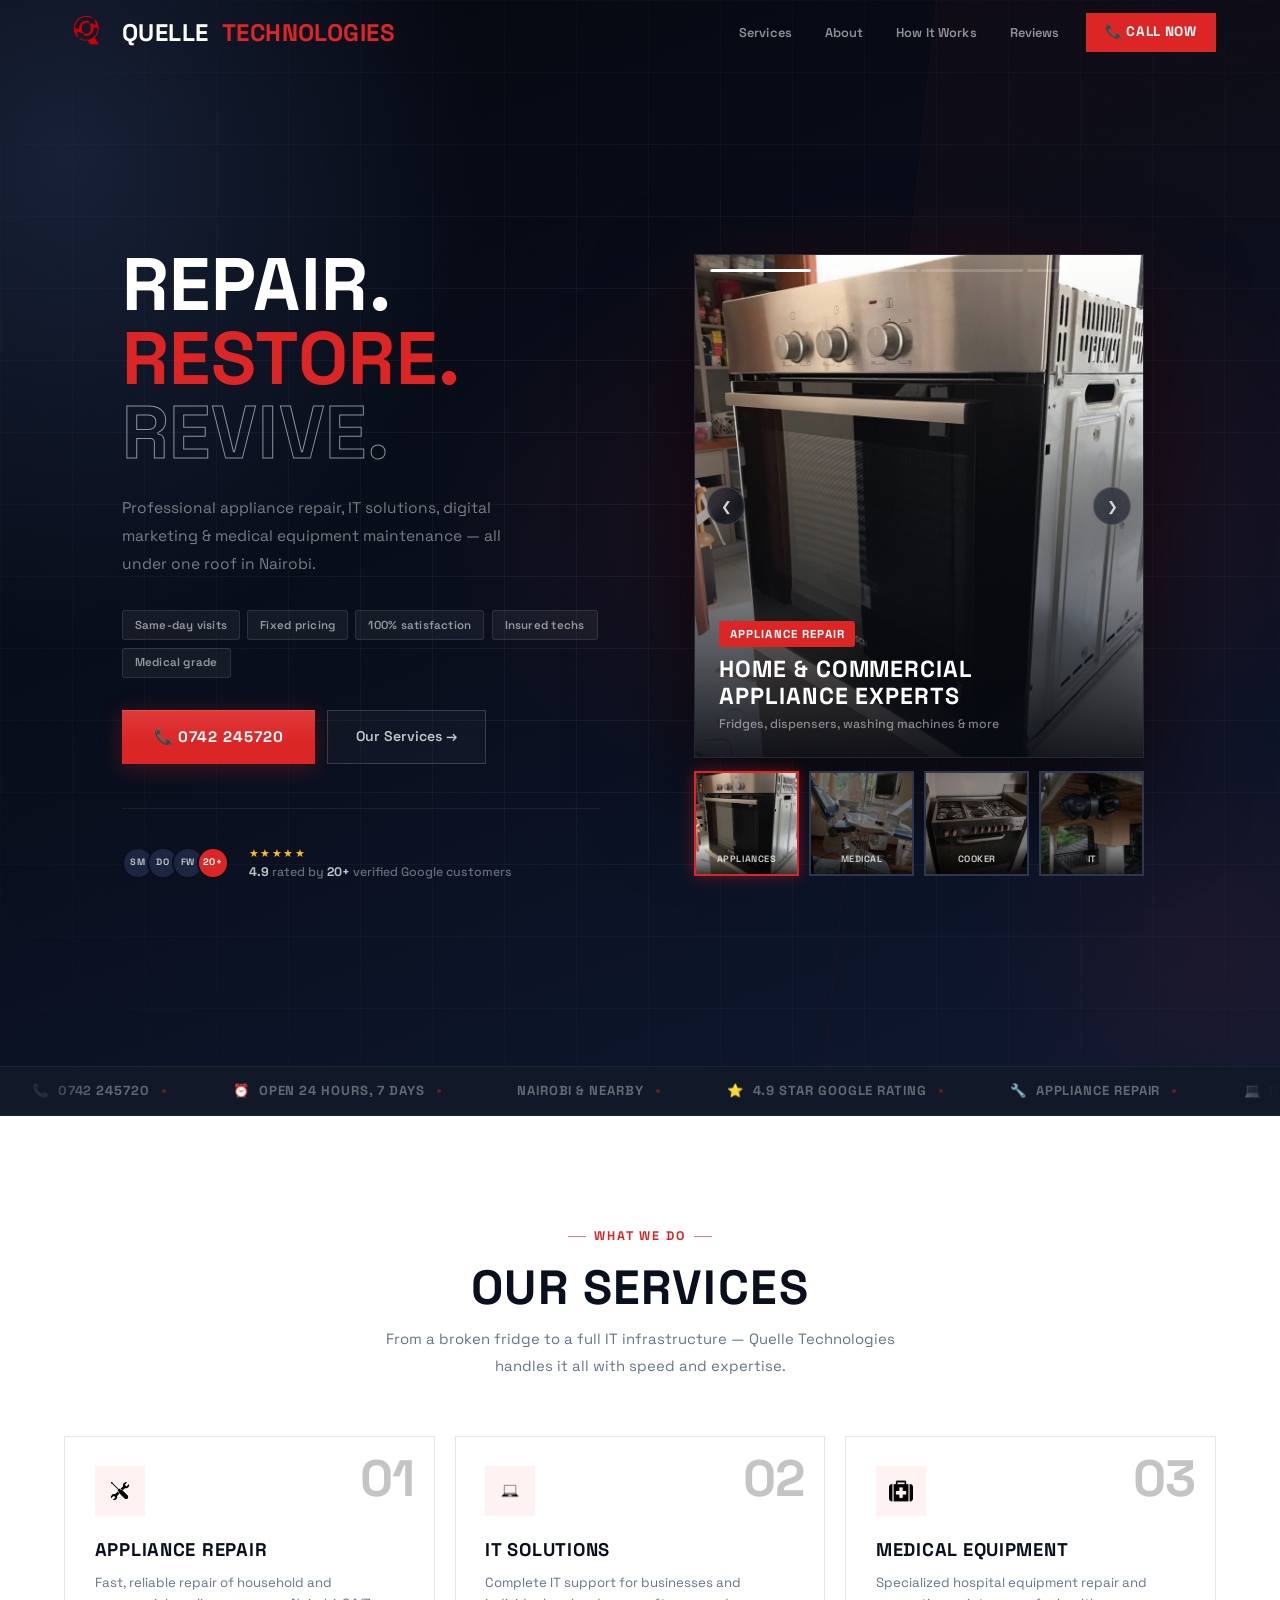
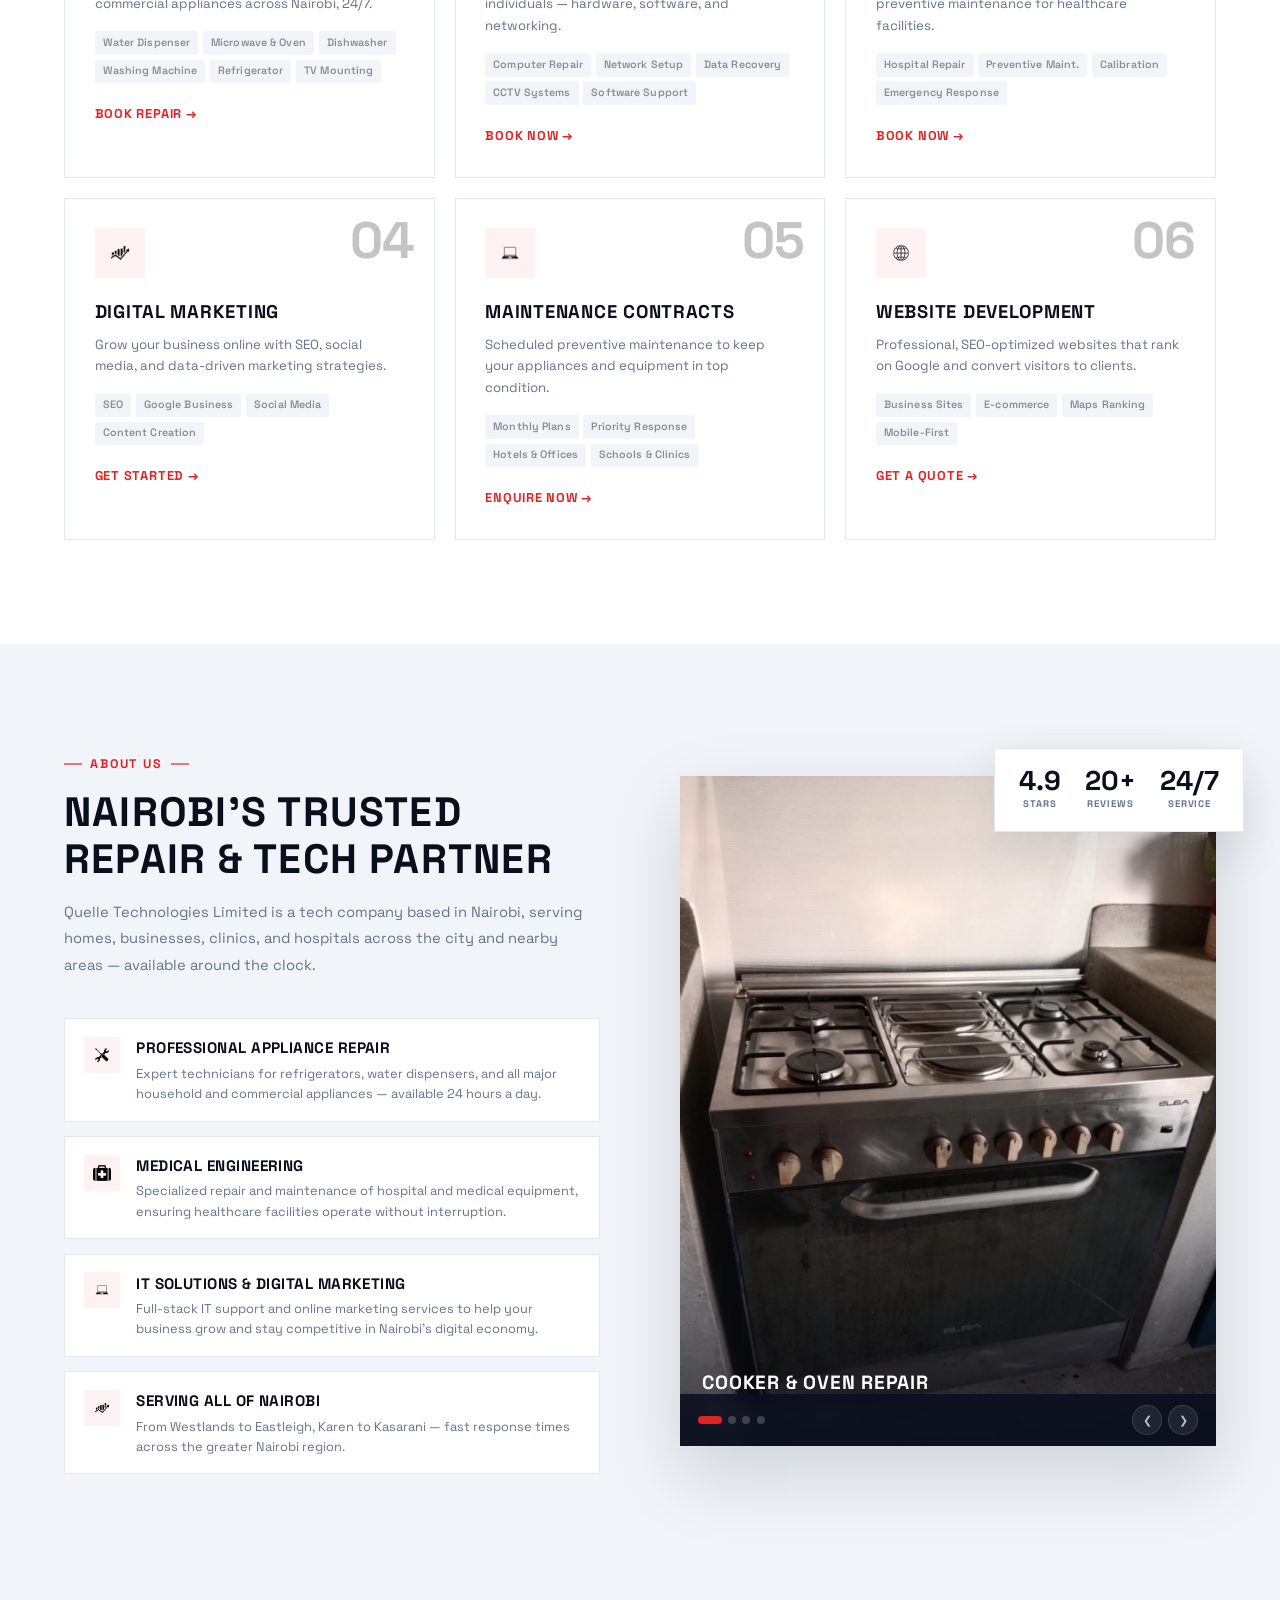
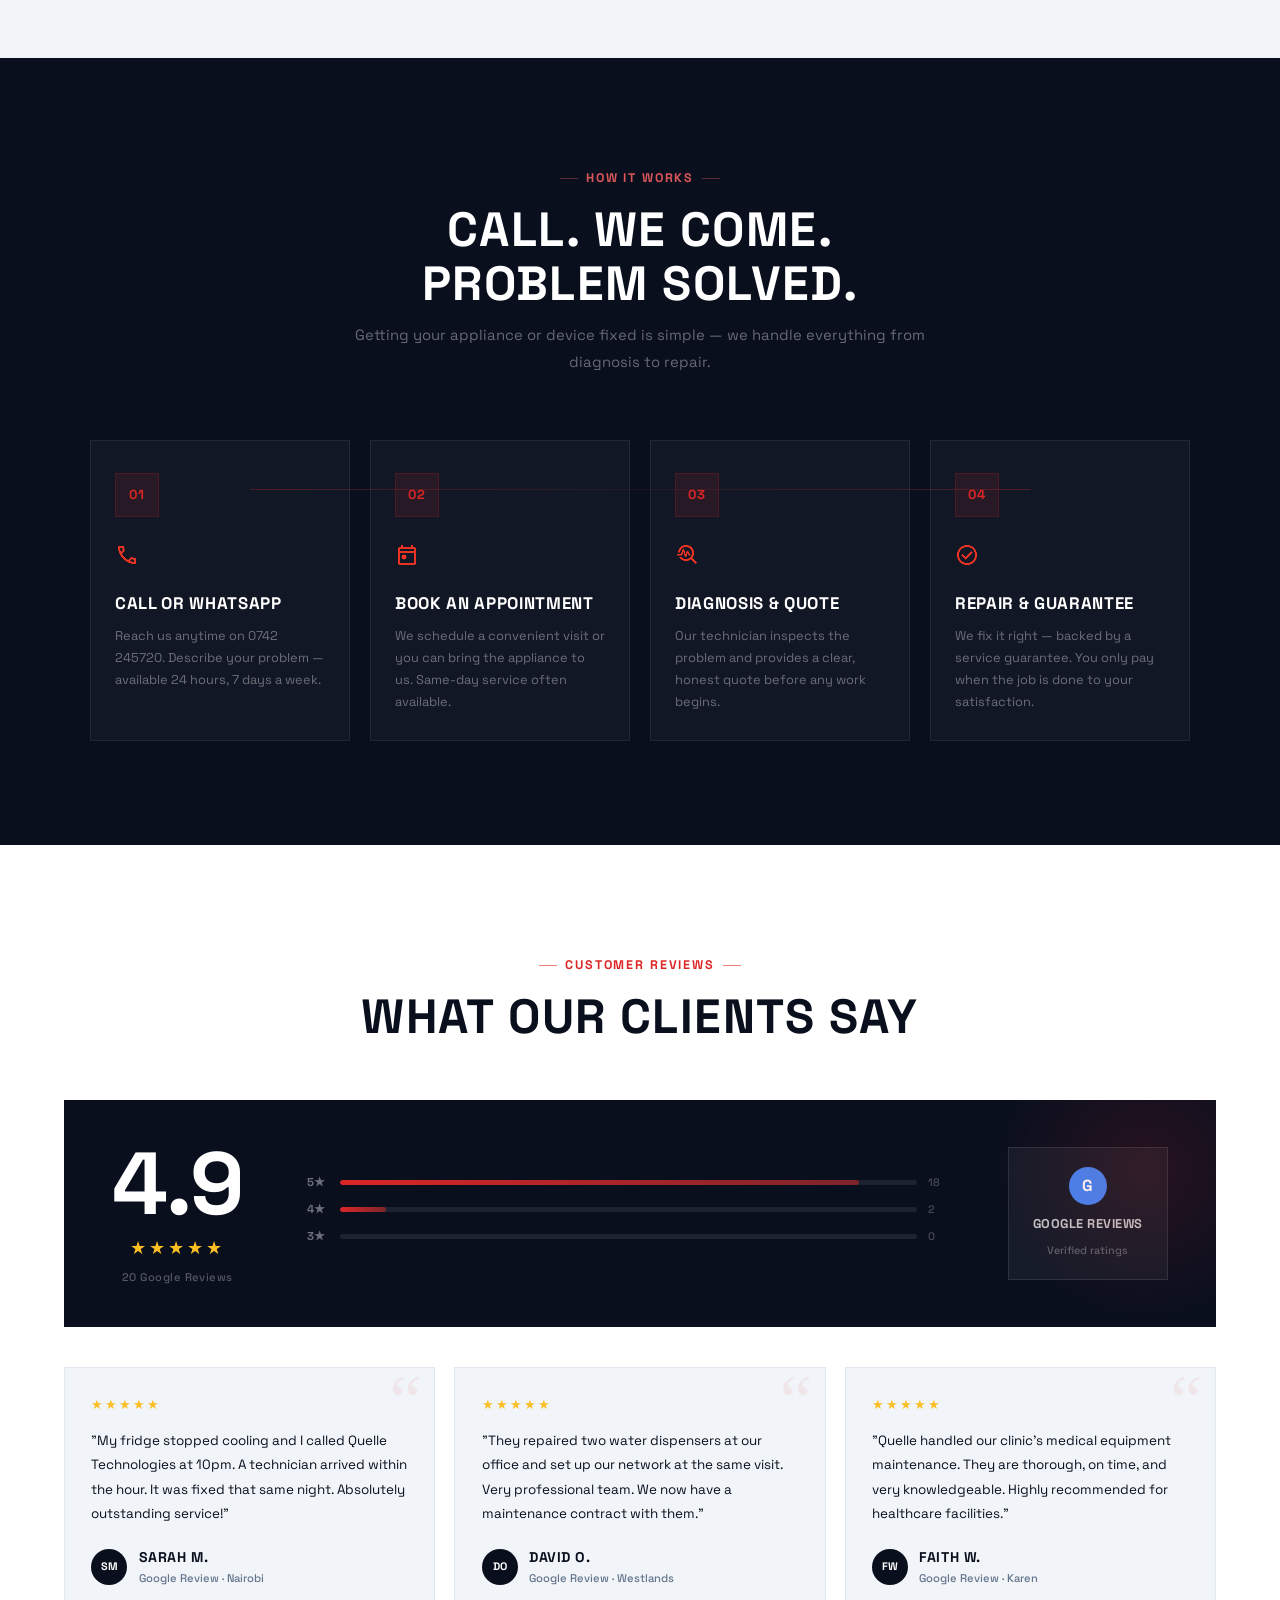
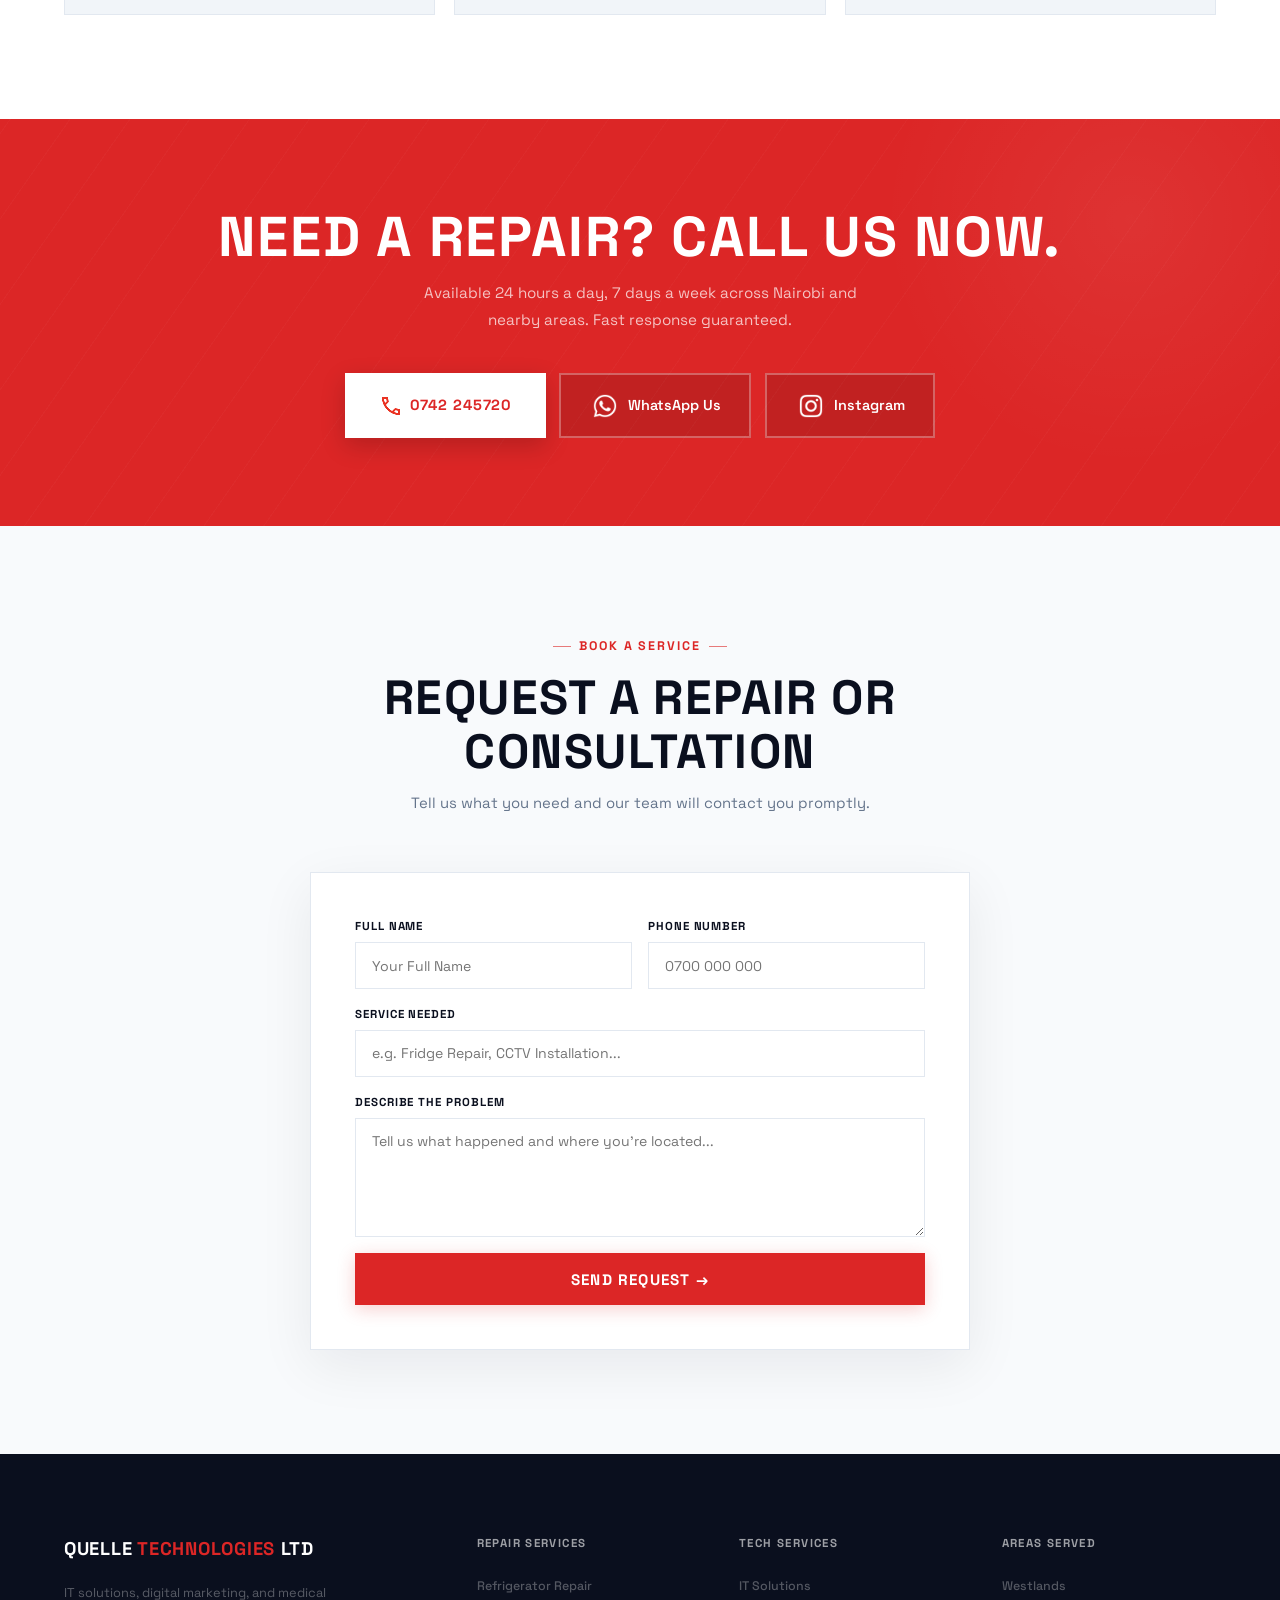
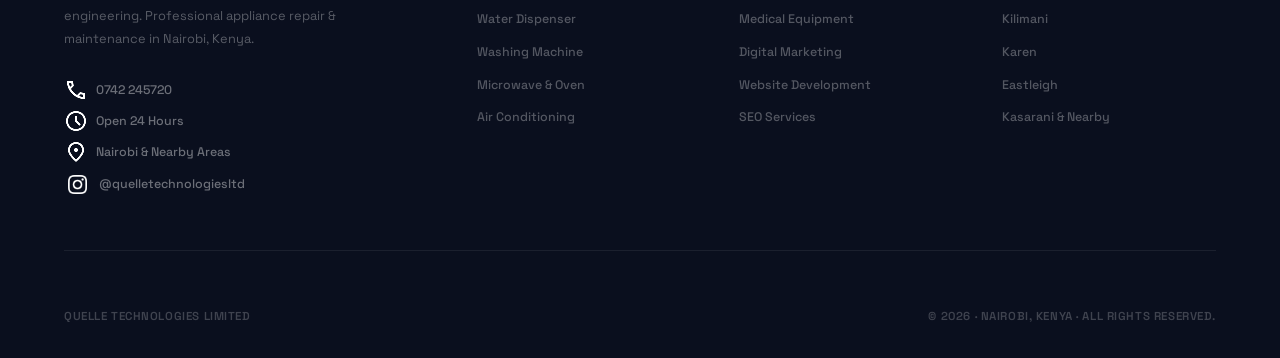
==== commit 680ef9ac: "Official logo upload" ====
--- a/index.html
+++ b/index.html
@@ -2,8 +2,8 @@
 <html lang="en">
 <head>
 <meta name="google-site-verification" content="google6de3abed1e0f7e17" />
-<link rel="icon" type="image/jpeg" href="images/iconlogoh.png">
-<link rel="apple-touch-icon" href="images/iconlogoh.png">
+<link rel="icon" type="image/jpeg" href="images/logoq.png">
+<link rel="apple-touch-icon" href="images/logoq.png">
 <meta charset="UTF-8">
 <meta name="viewport" content="width=device-width, initial-scale=1.0">
 <title>Quelle Technologies Limited | Appliance Repair & IT Solutions Nairobi</title>
@@ -86,7 +86,7 @@
   border-color:rgba(255,255,255,0.07);
 }
 .logo{display:flex;align-items:center;gap:.65rem;text-decoration:none}
-.logo-img{height:34px;width:auto;object-fit:contain;display:block}
+.logo-img{height:67px;width:auto;object-fit:contain;display:block}
 .logo-wordmark{
   font-family:var(--font-display);font-weight:800;
   font-size:1.5rem;letter-spacing:0.02em;
@@ -993,7 +993,7 @@
 <!-- NAV -->
 <nav id="mainNav">
   <a href="#" class="logo">
-    <img src="images/iconlogo.png" alt="Quelle Technologies" class="logo-img">
+    <img src="images/logoq.png" alt="Quelle Technologies" class="logo-img">
     <div class="logo-wordmark">Quelle &nbsp;<span>Technologies</span></div>
   </a>
   <ul class="nav-links">
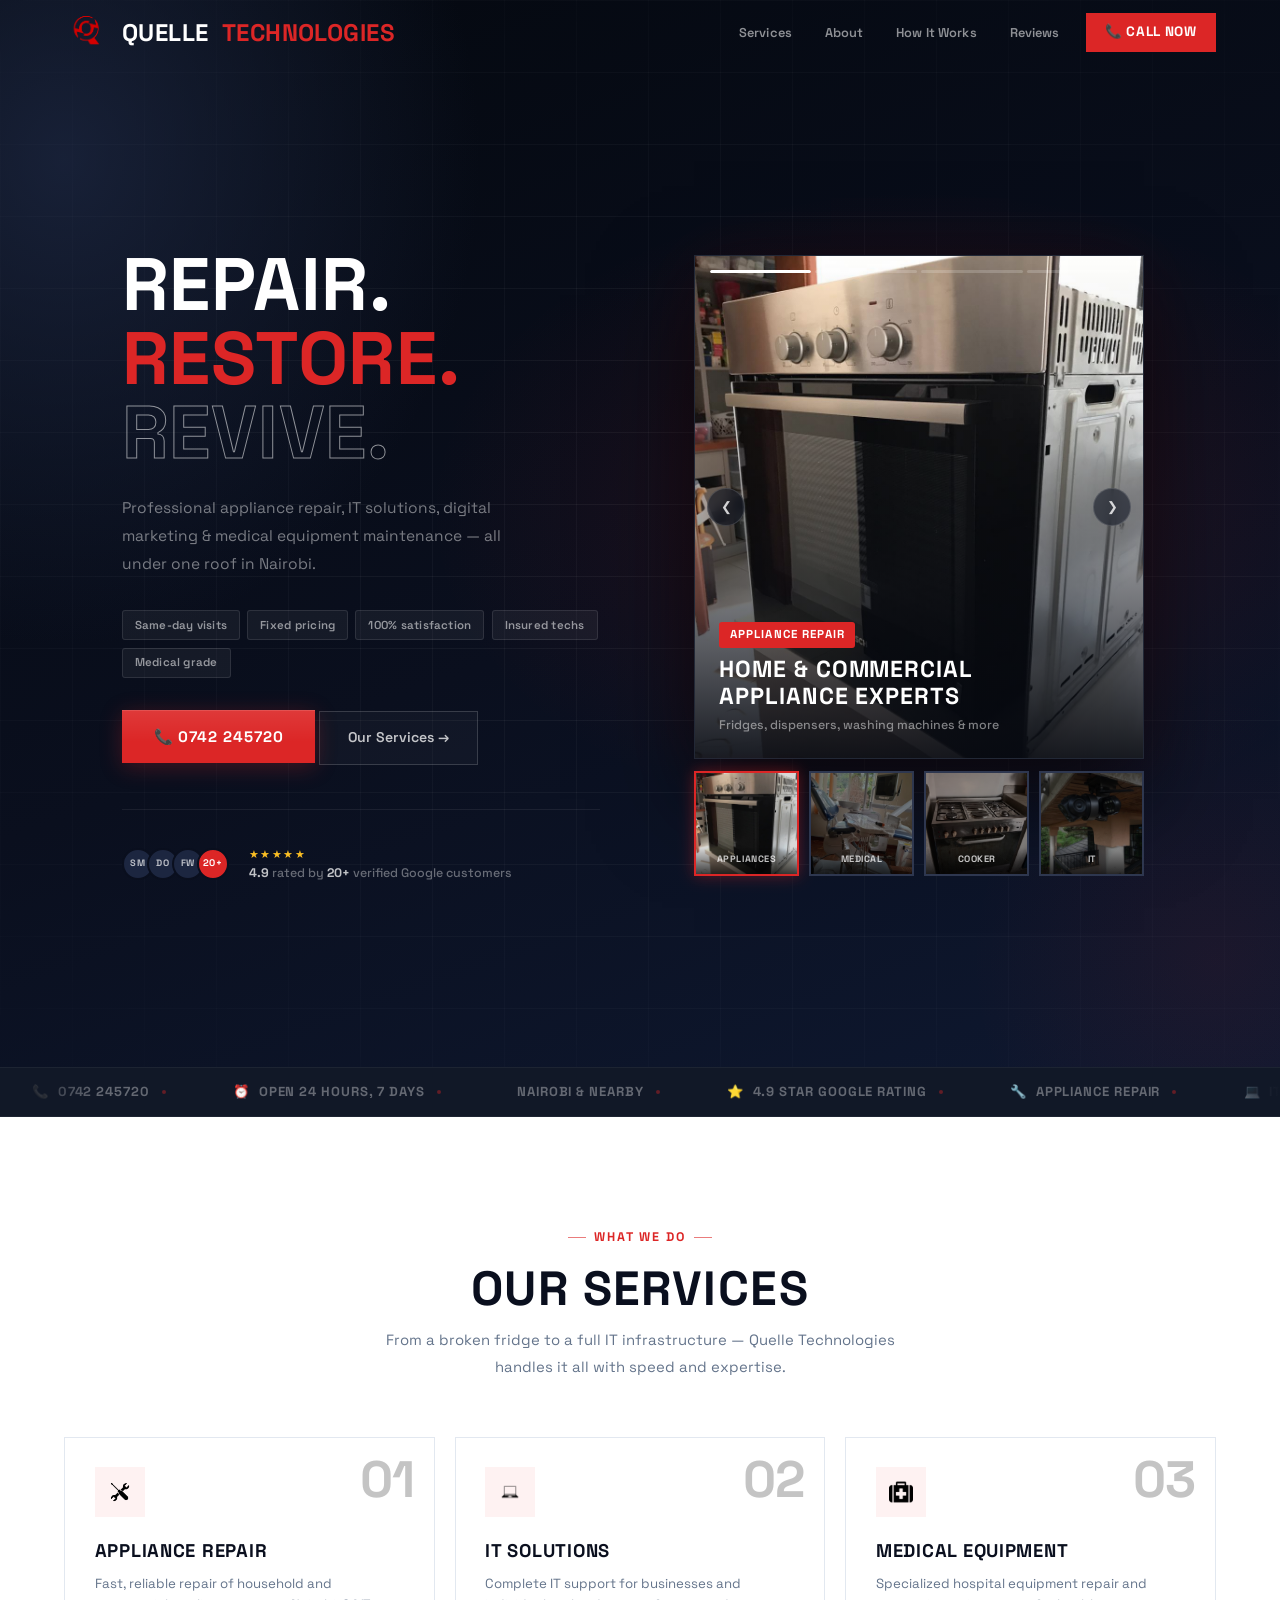
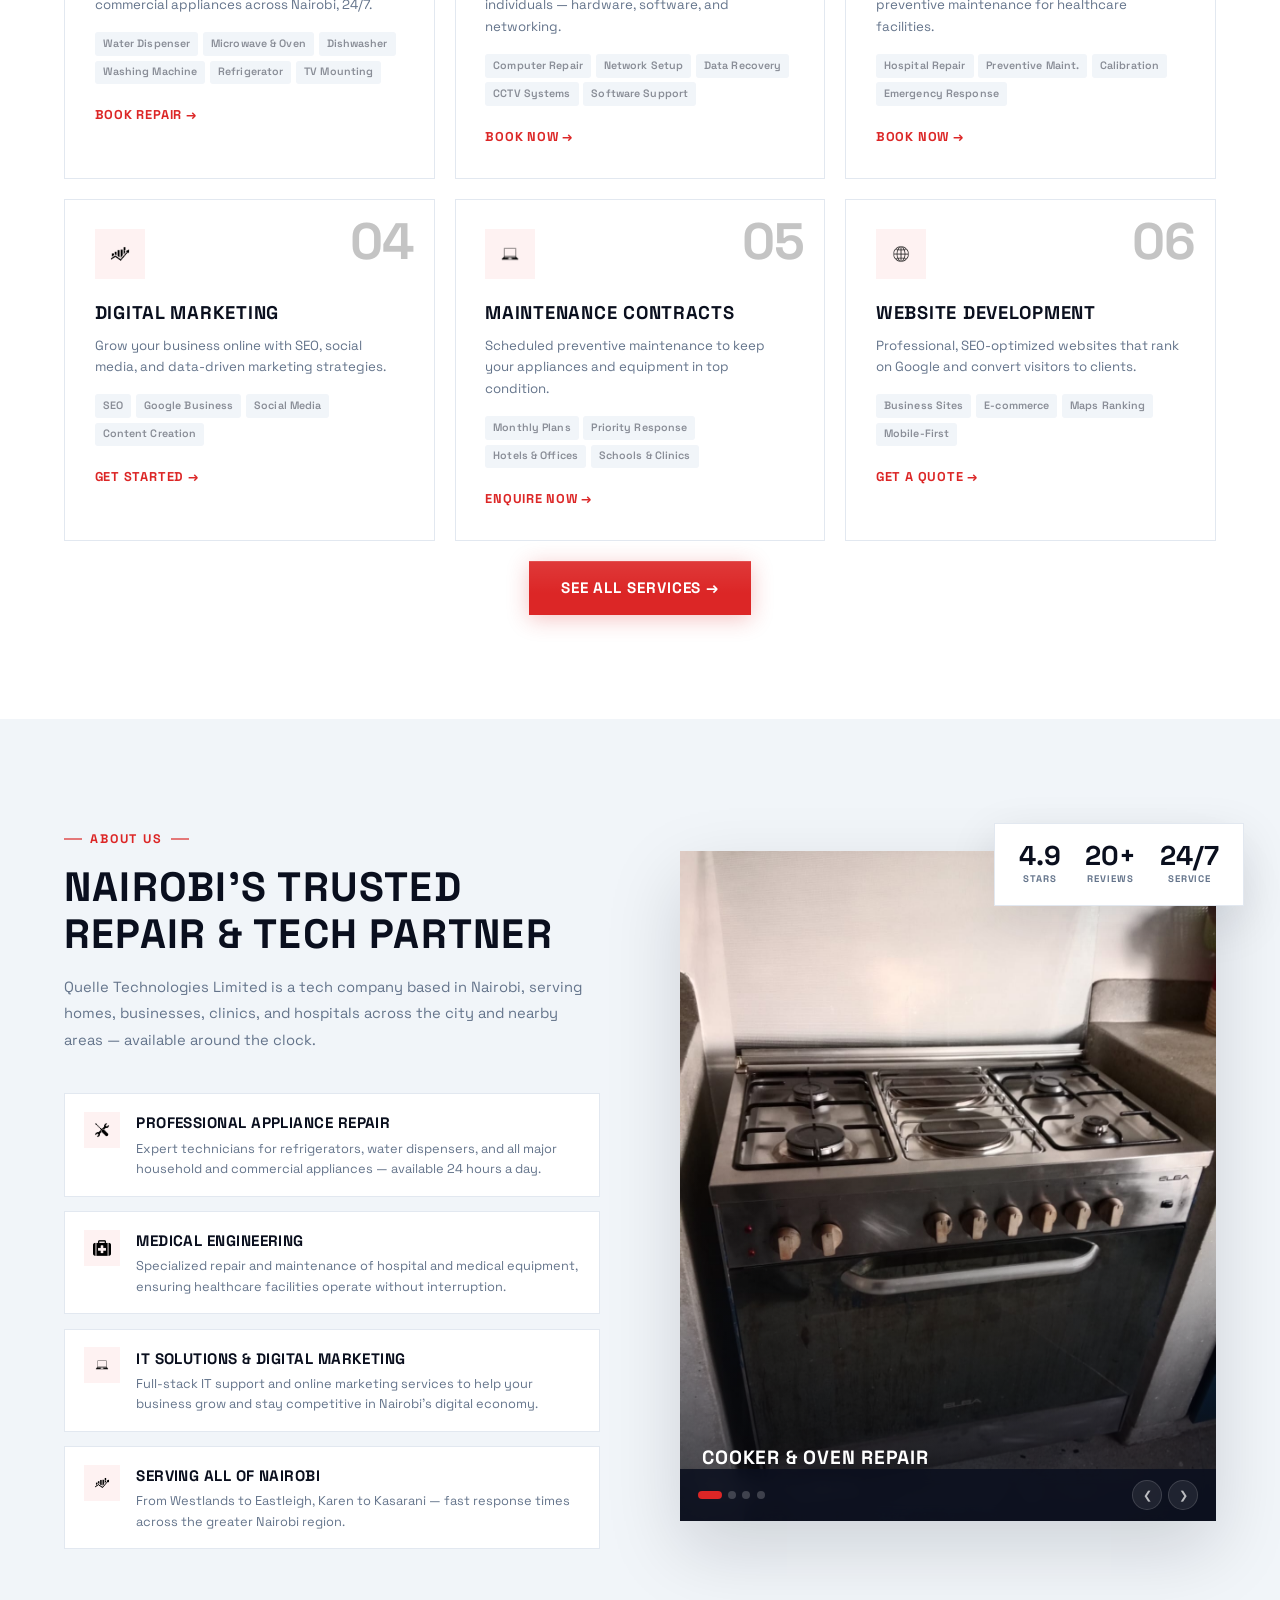
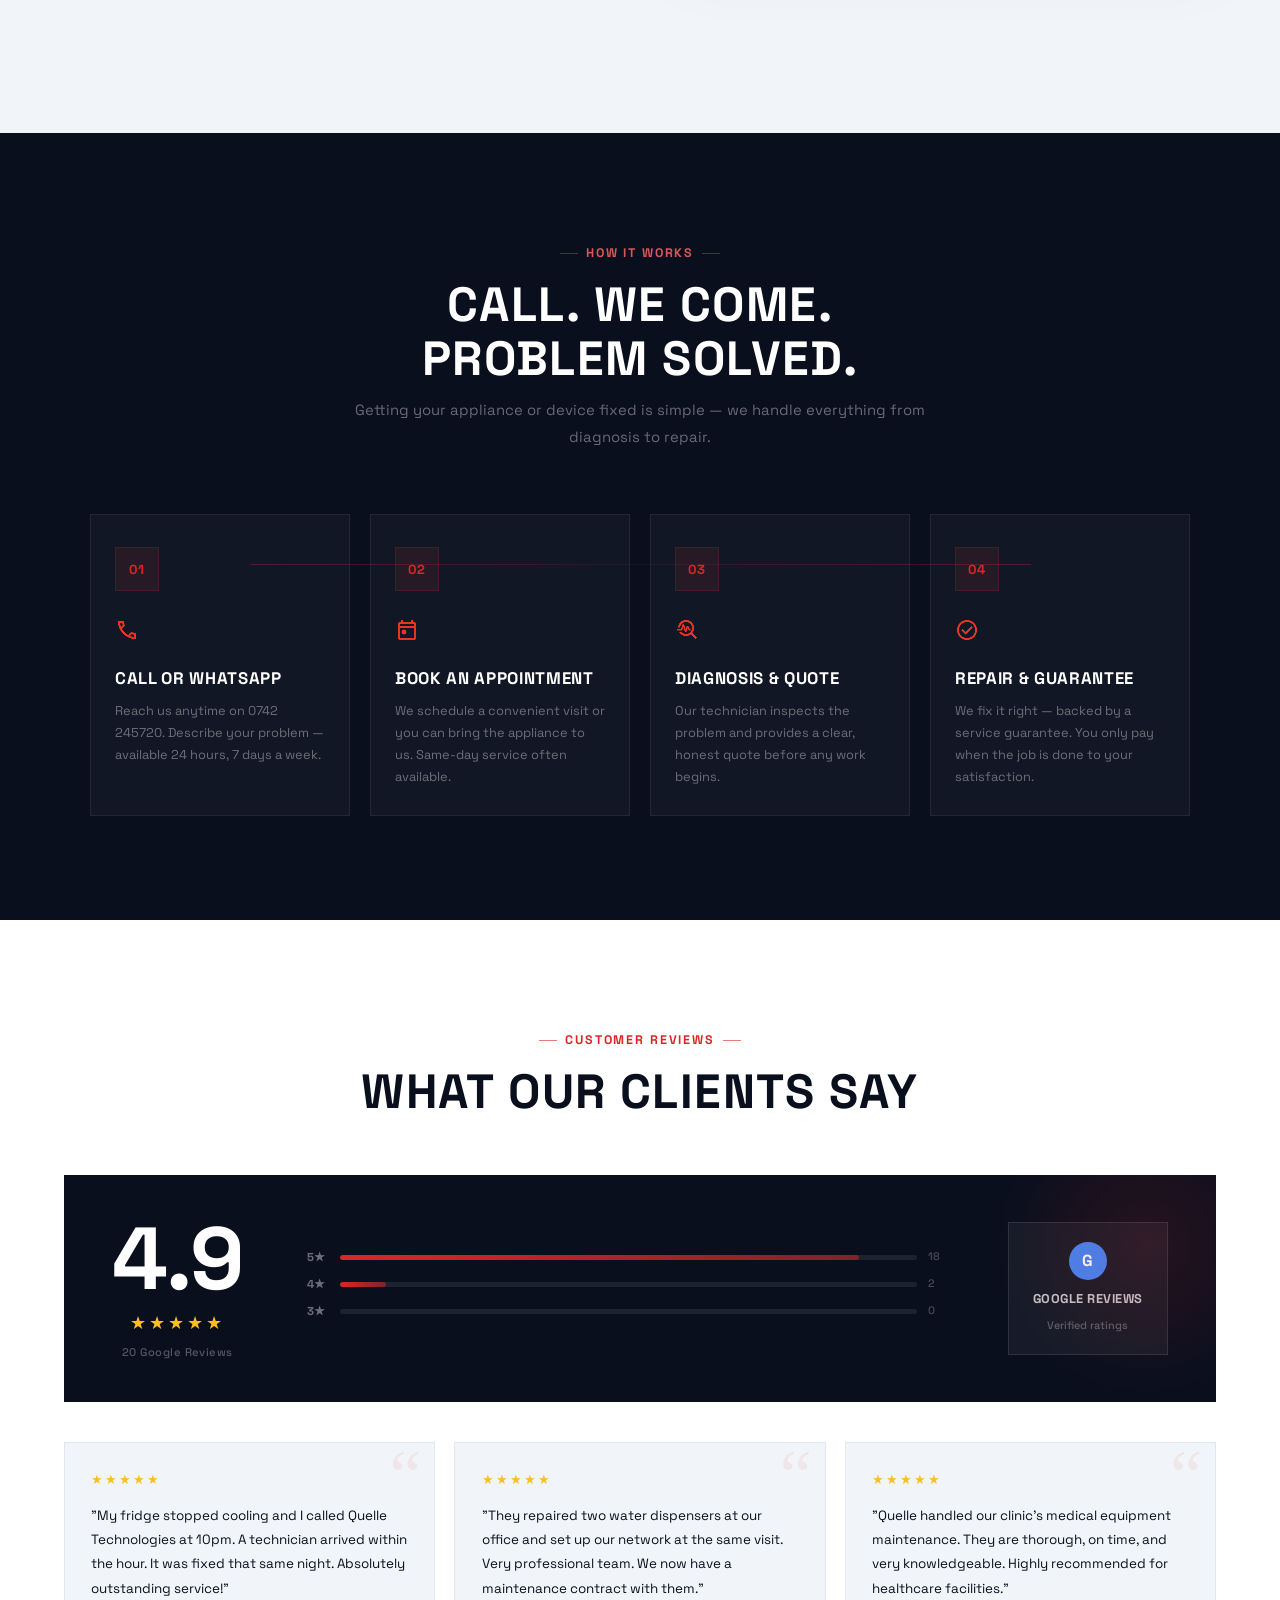
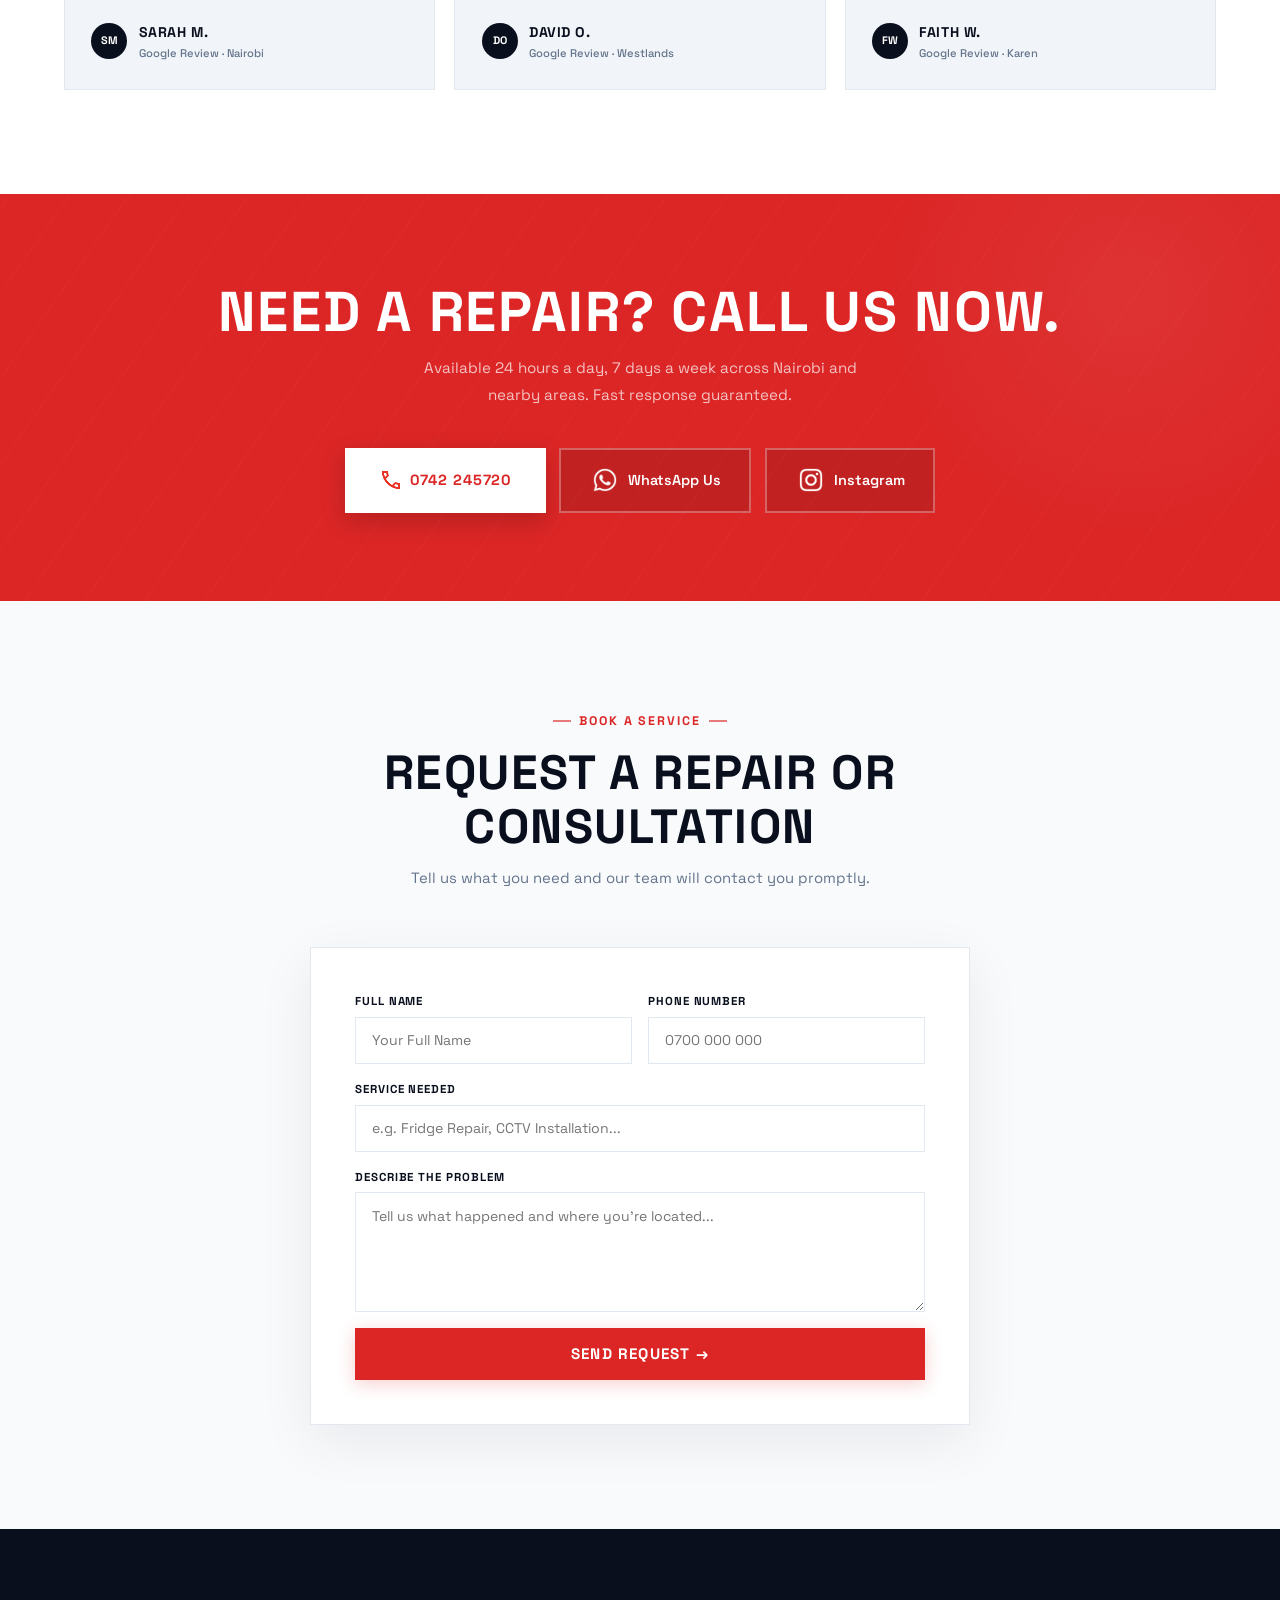
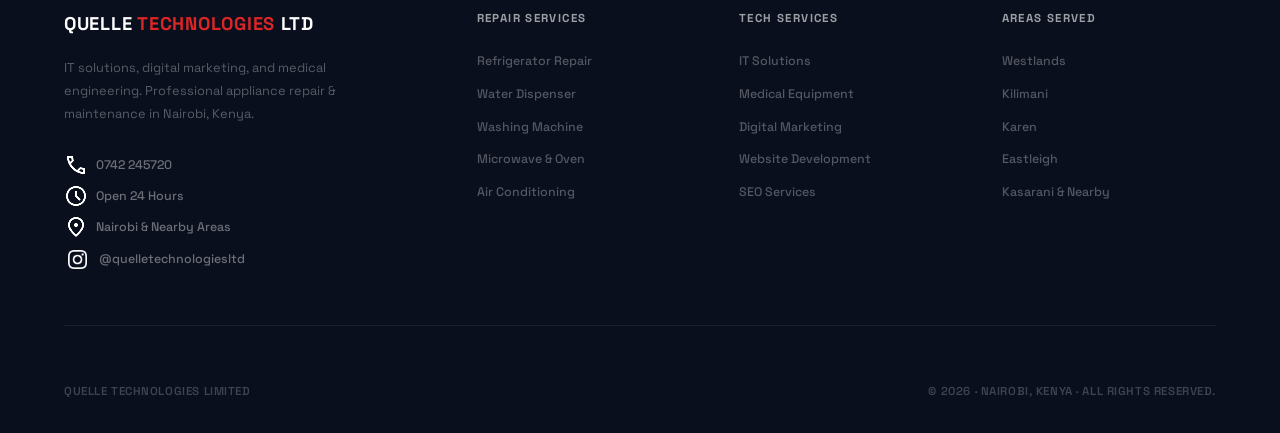
==== commit 8dcc9bc9: "Addidng the service page" ====
--- a/index.html
+++ b/index.html
@@ -1,1592 +1,977 @@
-<!DOCTYPE html>
+<!doctype html>
 <html lang="en">
-<head>
-<meta name="google-site-verification" content="google6de3abed1e0f7e17" />
-<link rel="icon" type="image/jpeg" href="images/logoq.png">
-<link rel="apple-touch-icon" href="images/logoq.png">
-<meta charset="UTF-8">
-<meta name="viewport" content="width=device-width, initial-scale=1.0">
-<title>Quelle Technologies Limited | Appliance Repair & IT Solutions Nairobi</title>
-<meta name="description" content="Quelle Technologies Limited – Professional appliance repair, IT solutions, digital marketing & medical equipment maintenance in Nairobi. Open 24 hours. Call 0742 245720.">
-<link rel="preconnect" href="https://fonts.googleapis.com">
-<link rel="preconnect" href="https://fonts.gstatic.com" crossorigin>
-
-<!-- <link href="https://fonts.googleapis.com/css2?family=Space+Grotesk:wght@300;400;500;600;700&display=swap" rel="stylesheet"> -->
-<link href="https://fonts.googleapis.com/css2?family=Space+Grotesk:wght@300;400;500;600;700&display=swap" rel="stylesheet">
-
-
-<style>
-*,*::before,*::after{
-  box-sizing:border-box;
-  margin:0;
-  padding:0;
-}
-
-:root{
-  /* Core palette */
-  --navy:#0a0f1e;
-  --navy-2:#111827;
-  --navy-3:#1c2640;
-  --red:#dc2626;
-  --red-dark:#b91c1c;
-  --red-glow:rgba(220,38,38,0.3);
-  --red-subtle:rgba(220,38,38,0.08);
-  --red-light:#fef2f2;
-  --gray:#64748b;
-  --gray-2:#94a3b8;
-  --gray-light:#f1f5f9;
-  --white:#ffffff;
-  --border-dark:rgba(255,255,255,0.08);
-  --border-light:#e2e8f0;
-
-  /* Global font */
-  --font-primary:'Space Grotesk',sans-serif;
-}
-
-html{
-  scroll-behavior:smooth;
-}
-
-body{
-  font-family:var(--font-primary);
-  background:var(--white);
-  color:var(--navy);
-  font-size:15px;
-  line-height:1.65;
-  overflow-x:hidden;
-}
-
-/* Force all elements to inherit Space Grotesk */
-body,
-button,
-input,
-textarea,
-select,
-h1,h2,h3,h4,h5,h6,
-p,
-span,
-a,
-label {
-  font-family:var(--font-primary);
-}
-
-/* ── NAV ── */
-nav{
-  position:fixed;top:0;left:0;right:0;z-index:500;
-  display:flex;align-items:center;justify-content:space-between;
-  padding:0 5%;height:66px;
-  background:rgba(10,15,30,0.0);
-  transition:background .35s ease, border-color .35s ease, backdrop-filter .35s ease;
-  border-bottom:1px solid transparent;
-}
-nav.scrolled{
-  background:rgba(10,15,30,0.94);
-  backdrop-filter:blur(18px);
-  -webkit-backdrop-filter:blur(18px);
-  border-color:rgba(255,255,255,0.07);
-}
-.logo{display:flex;align-items:center;gap:.65rem;text-decoration:none}
-.logo-img{height:67px;width:auto;object-fit:contain;display:block}
-.logo-wordmark{
-  font-family:var(--font-display);font-weight:800;
-  font-size:1.5rem;letter-spacing:0.02em;
-  color:var(--white);line-height:1.15;text-transform:uppercase;
-}
-.logo-wordmark span{color:var(--red)}
-
-.nav-links{display:flex;gap:.25rem;list-style:none;align-items:center}
-.nav-links a{
-  text-decoration:none;color:rgba(255,255,255,0.55);
-  font-size:.8rem;font-weight:600;font-family:var(--font-body);
-  padding:.45rem .9rem;border-radius:var(--r-sm);
-  transition:color .2s, background .2s;letter-spacing:0.01em;
-}
-.nav-links a:hover{color:var(--white);background:rgba(255,255,255,0.06)}
-.nav-cta{
-  background:var(--red);color:white !important;
-  padding:.5rem 1.2rem !important;border-radius:var(--r-sm) !important;
-  font-weight:700 !important;font-family:var(--font-display) !important;
-  font-size:.85rem !important;letter-spacing:0.05em !important;
-  text-transform:uppercase;transition:all .25s !important;
-  display:inline-flex !important;align-items:center !important;gap:6px !important;
-  margin-left:.5rem;
-}
-.nav-cta:hover{background:var(--red-dark) !important;box-shadow:0 0 20px var(--red-glow) !important;transform:translateY(-1px) !important;background:none}
-
-/* ════════════════════════════
-   HERO
-════════════════════════════ */
-.hero{
-  position:relative;
-  min-height:100vh;
-  display:flex;align-items:center;
-  background:var(--navy);
-  overflow:hidden;
-}
-
-/* Layered background */
-.hero-bg{
-  position:absolute;inset:0;z-index:0;
-  background:
-    radial-gradient(ellipse 70% 55% at 72% 48%, rgba(220,38,38,0.13) 0%, transparent 55%),
-    radial-gradient(ellipse 50% 70% at 5%  15%, rgba(28,38,64,0.8)  0%, transparent 65%),
-    radial-gradient(ellipse 35% 45% at 95% 90%, rgba(220,38,38,0.07) 0%, transparent 55%),
-    linear-gradient(160deg,#04080f 0%,#0a0f1e 55%,#0e1830 100%);
-}
-
-/* Subtle engineering grid — nod to the technical side of the brand */
-.hero-grid{
-  position:absolute;inset:0;z-index:0;
-  background-image:
-    linear-gradient(rgba(255, 255, 255, 0.046) 1px, transparent 1px),
-    linear-gradient(90deg, rgba(255, 255, 255, 0.035) 1px, transparent 1px);
-  background-size:72px 72px;
-  mask-image:radial-gradient(ellipse 85% 75% at 55% 50%, black 30%, transparent 100%);
-  -webkit-mask-image:radial-gradient(ellipse 85% 75% at 55% 50%, black 30%, transparent 100%);
-}
-
-/* Diagonal accent stripe */
-.hero-stripe{
-  position:absolute;right:-120px;top:0;bottom:0;z-index:1;
-  width:520px;
-  background:linear-gradient(160deg, rgba(220,38,38,0.04) 0%, transparent 60%);
-  border-left:1px solid rgba(220,38,38,0.07);
-  transform:skewX(-6deg);
-  pointer-events:none;
-}
-
-.hero-inner{
-  position:relative;z-index:10;
-  display:grid;
-  grid-template-columns:1fr 1fr;
-  align-items:center;
-  gap:5rem;
-  padding:9rem 5% 5rem;
-  width:100%;max-width:1380px;margin:0 auto;
-}
-
-/* ── Hero Left ── */
-.hero-left{}
-
-.hero-badge{
-  display:inline-flex;align-items:center;gap:8px;
-  border:1px solid rgba(220,38,38,0.3);
-  background:rgba(220,38,38,0.08);
-  color:rgba(255,130,130,0.95);
-  padding:.32rem 1rem;border-radius:4px;
-  font-family:var(--font-display);font-size:.78rem;font-weight:700;
-  letter-spacing:0.12em;text-transform:uppercase;
-  margin-bottom:1.5rem;
-}
-.hero-badge .live{
-  width:6px;height:6px;background:#22c55e;border-radius:50%;
-  box-shadow:0 0 6px #22c55e;
-  animation:live 2s ease-in-out infinite;
-}
-@keyframes live{0%,100%{opacity:1;transform:scale(1)}50%{opacity:.3;transform:scale(1.6)}}
-
-.hero-title{
-  font-family:var(--font-display);
-  font-size:clamp(3.6rem,5.8vw,5.4rem);
-  font-weight:800;
-  line-height:1.0;
-  letter-spacing:0.01em;  /* Barlow Condensed needs slight positive tracking at display sizes */
-  color:var(--white);
-  text-transform:uppercase;
-  margin-bottom:1.5rem;
-}
-.hero-title .line{display:block;overflow:hidden}
-.hero-title .line-inner{
-  display:block;
-  animation:hero-rise .75s cubic-bezier(.22,1,.36,1) both;
-}
-.hero-title .line:nth-child(2) .line-inner{animation-delay:.08s}
-.hero-title .line:nth-child(3) .line-inner{animation-delay:.16s}
-@keyframes hero-rise{from{transform:translateY(105%)}to{transform:translateY(0)}}
-
-.hero-title .t-white{color:var(--white)}
-.hero-title .t-red{color:var(--red)}
-/* Ghost/outline word — technical, structural feel */
-.hero-title .t-outline{
-  color:transparent;
-  -webkit-text-stroke:1px rgba(255, 255, 255, 0.543);
-}
-
-.hero-desc{
-  color:rgba(255,255,255,0.45);
-  font-size:.97rem;
-  max-width:410px;
-  margin-bottom:2rem;
-  line-height:1.8;
-  font-weight:400;
-  animation:fade-up .7s .35s both;
-}
-@keyframes fade-up{from{opacity:0;transform:translateY(14px)}to{opacity:1;transform:translateY(0)}}
-
-/* Service chips */
-.hero-chips{
-  display:flex;flex-wrap:wrap;gap:.45rem;
-  margin-bottom:2rem;
-  animation:fade-up .7s .45s both;
-}
-.chip{
-  display:inline-flex;align-items:center;gap:5px;
-  background:rgba(255,255,255,0.05);
-  border:1px solid rgba(255,255,255,0.1);
-  color:rgba(255,255,255,0.55);
-  padding:.28rem .75rem;border-radius:3px;
-  font-size:.72rem;font-weight:600;font-family:var(--font-body);
-  letter-spacing:0.02em;
-  transition:all .2s;
-}
-.chip:hover{background:rgba(220,38,38,0.1);border-color:rgba(220,38,38,0.3);color:rgba(255,180,180,0.9)}
-
-.hero-actions{
-  display:flex;gap:.75rem;flex-wrap:wrap;
-  margin-bottom:2.75rem;
-  animation:fade-up .7s .52s both;
-}
-.btn-call{
-  display:inline-flex;align-items:center;gap:8px;
-  background:var(--red);color:white;
-  padding:.9rem 2rem;border-radius:var(--r-sm);
-  font-family:var(--font-display);font-weight:700;
-  font-size:.95rem;letter-spacing:0.06em;text-transform:uppercase;
-  text-decoration:none;
-  transition:all .28s;
-  box-shadow:0 4px 22px rgba(220,38,38,0.28), inset 0 1px 0 rgba(255,255,255,0.12);
-  position:relative;overflow:hidden;
-}
-.btn-call::before{
-  content:'';position:absolute;inset:0;
-  background:linear-gradient(180deg,rgba(255,255,255,0.09) 0%,transparent 60%);
-  pointer-events:none;
-}
-.btn-call:hover{background:var(--red-dark);transform:translateY(-2px);box-shadow:0 8px 30px rgba(220,38,38,0.42)}
-.btn-ghost{
-  display:inline-flex;align-items:center;gap:8px;
-  border:1px solid rgba(255,255,255,0.16);
-  color:rgba(255,255,255,0.75);
-  padding:.9rem 1.75rem;border-radius:var(--r-sm);
-  font-weight:600;font-size:.88rem;
-  text-decoration:none;
-  background:rgba(255,255,255,0.03);
-  transition:all .25s;
-}
-.btn-ghost:hover{border-color:rgba(255,255,255,0.38);background:rgba(255,255,255,0.07);color:var(--white)}
-
-/* Social proof */
-.hero-proof{
-  display:flex;align-items:center;gap:1.25rem;
-  padding-top:2.25rem;
-  border-top:1px solid rgba(255,255,255,0.07);
-  animation:fade-up .7s .6s both;
-}
-.av-stack{display:flex;align-items:center}
-.av{
-  width:32px;height:32px;border-radius:50%;
-  border:2px solid var(--navy);
-  background:var(--navy-3);
-  display:flex;align-items:center;justify-content:center;
-  font-size:.58rem;font-weight:700;color:rgba(255,255,255,0.7);
-  font-family:var(--font-display);letter-spacing:0.02em;
-  margin-left:-7px;
-}
-.av:first-child{margin-left:0}
-.av.more{background:var(--red);color:white;font-size:.6rem}
-.proof-copy{font-size:.78rem;color:rgba(255,255,255,0.38);line-height:1.5;font-weight:500}
-.proof-copy strong{color:rgba(255,255,255,.75);font-weight:700}
-.proof-stars{color:#fbbf24;font-size:.68rem;letter-spacing:1.5px;margin-bottom:2px}
-
-/* ── Hero Right — Carousel ── */
-.hero-right{
-  position:relative;
-  animation:fade-up .85s .25s both;
-}
-/* Red glow orb behind carousel */
-.hero-right::before{
-  content:'';
-  position:absolute;
-  width:340px;height:340px;
-  background:radial-gradient(circle, rgba(220,38,38,0.18) 0%, transparent 70%);
-  top:50%;left:50%;transform:translate(-50%,-50%);
-  pointer-events:none;z-index:0;
-  animation:orb 5s ease-in-out infinite;
-}
-@keyframes orb{0%,100%{transform:translate(-50%,-50%) scale(1);opacity:.7}50%{transform:translate(-50%,-50%) scale(1.25);opacity:1}}
-
-.carousel-wrap{position:relative;z-index:1;max-width:450px;margin:0 auto}
-
-/* Main stage */
-.c-stage{
-  position:relative;
-  border-radius:var(--r-2xl);
-  overflow:hidden;
-  background:var(--navy-2);
-  border:1px solid rgba(255,255,255,0.07);
-  box-shadow:
-    0 2px 0 1px rgba(255,255,255,0.04) inset,
-    0 40px 90px rgba(0,0,0,0.65),
-    0 0 70px rgba(220,38,38,0.07);
-  aspect-ratio:1/1.12;
-}
-
-/* Progress strips (stories-style) */
-.c-progress{
-  position:absolute;top:0;left:0;right:0;z-index:20;
-  display:flex;gap:4px;padding:.9rem .9rem 0;
-}
-.c-seg{flex:1;height:3px;background:rgba(255,255,255,0.18);border-radius:2px;overflow:hidden}
-.c-fill{height:100%;width:0%;border-radius:2px;background:var(--white);transition:width 0s linear}
-.c-fill.running{width:100%;transition:width 4.5s linear}
-.c-fill.done{width:100%;transition:none}
-
-/* Slides */
-.c-slide{
-  position:absolute;inset:0;
-  opacity:0;
-  transform:scale(1.06);
-  transition:opacity .55s cubic-bezier(.4,0,.2,1), transform .55s cubic-bezier(.4,0,.2,1);
-  pointer-events:none;
-}
-.c-slide.active{opacity:1;transform:scale(1);pointer-events:auto}
-.c-slide img{width:100%;height:100%;object-fit:cover;display:block}
-.c-slide::after{
-  content:'';position:absolute;inset:0;
-  background:linear-gradient(to top,
-    rgba(5,8,16,.92) 0%,
-    rgba(5,8,16,.45) 40%,
-    rgba(5,8,16,.1) 70%,
-    transparent 100%);
-}
-
-/* Slide caption */
-.c-caption{
-  position:absolute;bottom:0;left:0;right:0;z-index:10;
-  padding:1.6rem 1.5rem 1.4rem;
-}
-.c-tag{
-  display:inline-block;
-  background:var(--red);color:white;
-  font-family:var(--font-display);font-size:.72rem;font-weight:700;
-  letter-spacing:0.1em;text-transform:uppercase;
-  padding:.22rem .65rem;border-radius:3px;
-  margin-bottom:.55rem;
-}
-.c-caption h3{
-  font-family:var(--font-display);
-  color:var(--white);font-size:1.45rem;font-weight:700;
-  text-transform:uppercase;letter-spacing:0.04em;
-  line-height:1.15;margin-bottom:.3rem;
-}
-.c-caption p{color:rgba(255,255,255,0.48);font-size:.78rem;font-weight:500}
-
-/* Prev/Next */
-.c-arrows{
-  position:absolute;top:50%;transform:translateY(-50%);
-  left:0;right:0;z-index:15;
-  display:flex;justify-content:space-between;
-  padding:0 .75rem;pointer-events:none;
-}
-.c-arr{
-  width:38px;height:38px;border-radius:50%;
-  background:rgba(10,15,30,0.55);
-  border:1px solid rgba(255,255,255,0.14);
-  color:rgba(255,255,255,0.8);
-  font-size:.8rem;cursor:pointer;
-  display:flex;align-items:center;justify-content:center;
-  transition:all .22s;pointer-events:all;
-  backdrop-filter:blur(6px);
-}
-.c-arr:hover{background:var(--red);border-color:var(--red);color:white;transform:scale(1.1)}
-
-/* Thumbnail rail */
-.c-thumbs{
-  display:grid;
-  grid-template-columns:repeat(4,1fr);
-  gap:.65rem;
-  margin-top:.8rem;
-}
-.c-thumb{
-  border-radius:var(--r-md);overflow:hidden;
-  border:2px solid rgba(255,255,255,0.08);
-  aspect-ratio:1/1;cursor:pointer;
-  position:relative;background:var(--navy-3);
-  transition:all .28s;
-}
-.c-thumb img{width:100%;height:100%;object-fit:cover;display:block;filter:brightness(.55);transition:filter .28s}
-.c-thumb.active{border-color:var(--red);box-shadow:0 0 14px rgba(220,38,38,0.4)}
-.c-thumb.active img,.c-thumb:hover img{filter:brightness(.85)}
-.c-thumb-lbl{
-  position:absolute;bottom:0;left:0;right:0;
-  padding:.3rem .35rem .4rem;
-  background:linear-gradient(to top,rgba(0,0,0,.72),transparent);
-  color:rgba(255,255,255,0.75);font-size:.58rem;font-weight:700;
-  font-family:var(--font-display);text-transform:uppercase;letter-spacing:0.06em;
-  text-align:center;
-}
-
-/* ════════════════════════════
-   TICKER
-════════════════════════════ */
-.ticker-bar{
-  background:var(--navy-2);
-  border-top:1px solid rgba(255,255,255,0.05);
-  border-bottom:1px solid rgba(255,255,255,0.05);
-  padding:.85rem 0;overflow:hidden;position:relative;
-}
-.ticker-bar::before,.ticker-bar::after{
-  content:'';position:absolute;top:0;bottom:0;width:100px;z-index:5;pointer-events:none;
-}
-.ticker-bar::before{left:0;background:linear-gradient(to right,var(--navy-2),transparent)}
-.ticker-bar::after{right:0;background:linear-gradient(to left,var(--navy-2),transparent)}
-.ticker-track{display:flex;width:max-content;animation:ticker 28s linear infinite}
-@keyframes ticker{from{transform:translateX(0)}to{transform:translateX(-50%)}}
-.t-item{
-  display:flex;align-items:center;gap:.55rem;
-  padding:0 2rem;
-  font-family:var(--font-display);font-size:.82rem;font-weight:700;
-  letter-spacing:0.07em;text-transform:uppercase;
-  color:rgba(255,255,255,0.35);white-space:nowrap;
-}
-.t-item .ti{color:var(--red)}
-.t-sep{width:4px;height:4px;background:rgba(220,38,38,0.4);border-radius:50%;margin:0 .2rem}
-
-/* ════════════════════════════
-   SECTION SCAFFOLD
-════════════════════════════ */
-section{padding:6.5rem 5%}
-.sec-header{text-align:center;max-width:570px;margin:0 auto 3.5rem}
-.sec-eyebrow{
-  display:inline-flex;align-items:center;gap:.5rem;
-  font-family:var(--font-display);font-size:.78rem;font-weight:700;
-  letter-spacing:0.15em;text-transform:uppercase;
-  color:var(--red);margin-bottom:.9rem;
-}
-.sec-eyebrow::before,.sec-eyebrow::after{
-  content:'';display:inline-block;height:1.5px;width:18px;background:currentColor;opacity:.6;
-}
-.sec-title{
-  font-family:var(--font-display);
-  font-size:clamp(2rem,3.8vw,3rem);
-  font-weight:800;text-transform:uppercase;letter-spacing:0.03em;
-  color:var(--navy);line-height:1.12;margin-bottom:.7rem;
-}
-.sec-sub{
-  color:var(--gray);font-size:.93rem;line-height:1.8;font-weight:400;
-}
-
-/* ════════════════════════════
-   SERVICES
-════════════════════════════ */
-.services-sec{background:var(--white)}
-
-.svc-grid{
-  display:grid;
-  grid-template-columns:repeat(3,1fr);
-  gap:1.25rem;
-}
-
-.svc-card{
-  border:1.5px solid var(--border-light);
-  border-radius:var(--r-xl);
-  padding:1.85rem;
-  position:relative;overflow:hidden;
-  background:var(--white);
-  transition:transform .32s cubic-bezier(.22,1,.36,1),
-             border-color .32s,
-             box-shadow .32s;
-  cursor:default;
-}
-/* Accent bar on hover */
-.svc-card::after{
-  content:'';
-  position:absolute;left:0;top:0;bottom:0;width:3px;
-  background:var(--red);
-  transform:scaleY(0);transform-origin:bottom;
-  transition:transform .35s cubic-bezier(.22,1,.36,1);
-  border-radius:0 2px 2px 0;
-}
-.svc-card:hover{
-  border-color:rgba(220,38,38,0.22);
-  transform:translateY(-5px);
-  box-shadow:0 20px 48px rgba(10,15,30,0.09),0 0 0 1px rgba(220,38,38,0.06);
-}
-.svc-card:hover::after{transform:scaleY(1)}
-
-.svc-count{
-  position:absolute;top:1rem;right:1.25rem;
-  font-family:var(--font-display);font-size:3.2rem;font-weight:800;
-  letter-spacing:-0.02em;color:rgba(0, 0, 0, 0.23);line-height:1;
-}
-
-
-.svc-icon{
-  width:50px;height:50px;border-radius:var(--r-md);
-  background:var(--red-light);
-  display:flex;align-items:center;justify-content:center;
-  margin-bottom:1.15rem;
-  transition:background .28s, transform .28s;
-}
-.svc-card:hover .svc-icon{background:var(--red);transform:rotate(-4deg) scale(1.06)}
-.svc-icon img{width:24px;height:24px;object-fit:contain;transition:filter .28s}
-.svc-card:hover .svc-icon img{filter:brightness(0) invert(1)}
-
-.svc-card h3{
-  font-family:var(--font-display);
-  font-size:1.15rem;font-weight:700;text-transform:uppercase;
-  letter-spacing:0.04em;color:var(--navy);margin-bottom:.4rem;
-}
-.svc-card p{font-size:.83rem;color:var(--gray);line-height:1.65;margin-bottom:1rem}
-.svc-tags{display:flex;flex-wrap:wrap;gap:.3rem;margin-bottom:1.1rem}
-.svc-tag{
-  font-size:.67rem;font-weight:600;
-  color:rgba(10,15,30,0.45);background:var(--gray-light);
-  padding:.18rem .5rem;border-radius:3px;
-  font-family:var(--font-body);letter-spacing:0.01em;
-}
-.svc-link{
-  display:inline-flex;align-items:center;gap:5px;
-  font-family:var(--font-display);font-size:.8rem;font-weight:700;
-  letter-spacing:0.06em;text-transform:uppercase;
-  color:var(--red);text-decoration:none;
-  transition:gap .2s;
-}
-.svc-link:hover{gap:10px}
-
-/* ════════════════════════════
-   ABOUT
-════════════════════════════ */
-.about-sec{background:var(--gray-light)}
-
-.about-grid{
-  display:grid;grid-template-columns:1fr 1fr;
-  gap:5rem;align-items:center;
-  max-width:1200px;margin:0 auto 5rem;
-}
-
-.about-left .sec-eyebrow{display:inline-flex}
-.about-left h2{
-  font-family:var(--font-display);
-  font-size:clamp(2rem,3.2vw,2.8rem);font-weight:800;
-  text-transform:uppercase;letter-spacing:0.03em;
-  color:var(--navy);line-height:1.15;margin-bottom:1rem;
-}
-.about-left > p{
-  font-size:.92rem;color:var(--gray);line-height:1.8;margin-bottom:2.5rem;
-}
-
-.about-feats{display:flex;flex-direction:column;gap:.9rem}
-.about-feat{
-  display:flex;gap:1rem;
-  padding:1rem 1.2rem;
-  background:var(--white);
-  border:1px solid var(--border-light);
-  border-radius:var(--r-lg);
-  align-items:flex-start;
-  transition:border-color .25s, transform .25s, box-shadow .25s;
-}
-.about-feat:hover{border-color:rgba(220,38,38,0.2);transform:translateX(5px);box-shadow:0 6px 24px rgba(10,15,30,0.06)}
-.af-icon{
-  width:36px;height:36px;flex-shrink:0;
-  border-radius:var(--r-sm);background:var(--red-light);
-  display:flex;align-items:center;justify-content:center;
-  margin-top:.1rem;
-}
-.af-icon img{width:18px;height:18px;object-fit:contain}
-.af-text h4{
-  font-family:var(--font-display);font-size:.95rem;font-weight:700;
-  letter-spacing:0.03em;text-transform:uppercase;
-  color:var(--navy);margin-bottom:.2rem;
-}
-.af-text p{font-size:.8rem;color:var(--gray);line-height:1.6}
-
-/* About slider */
-.about-right{position:relative}
-.about-stats-float{
-  position:absolute;top:-1.75rem;right:-1.75rem;z-index:20;
-  background:var(--white);
-  border:1px solid var(--border-light);
-  border-radius:var(--r-lg);
-  padding:1.1rem 1.5rem;
-  display:flex;gap:1.5rem;
-  box-shadow:0 16px 48px rgba(10,15,30,0.12);
-}
-.astat{text-align:center}
-.astat-n{
-  font-family:var(--font-display);font-size:1.7rem;font-weight:800;
-  color:var(--navy);line-height:1;
-}
-.astat-l{
-  font-family:var(--font-display);font-size:.6rem;font-weight:700;
-  letter-spacing:0.1em;text-transform:uppercase;color:var(--gray);
-  margin-top:.2rem;
-}
-
-.a-slider{
-  border-radius:var(--r-2xl);overflow:hidden;
-  position:relative;
-  box-shadow:0 28px 70px rgba(10,15,30,0.15);
-  background:var(--navy);
-  aspect-ratio:4/5;
-}
-.a-slide{
-  position:absolute;inset:0;
-  opacity:0;transform:scale(1.04);
-  transition:opacity .6s ease, transform .6s ease;
-  pointer-events:none;
-}
-.a-slide.active{opacity:1;transform:scale(1);pointer-events:auto}
-.a-slide img{width:100%;height:100%;object-fit:cover;display:block}
-.a-slide::after{
-  content:'';position:absolute;inset:0;
-  background:linear-gradient(to top, rgba(5,8,16,.72) 0%, transparent 55%);
-}
-.a-caption{
-  position:absolute;bottom:0;left:0;right:0;z-index:5;
-  padding:1.4rem 1.4rem;color:white;
-}
-.a-caption strong{
-  font-family:var(--font-display);font-size:1.2rem;font-weight:700;
-  text-transform:uppercase;letter-spacing:0.04em;display:block;
-}
-.a-caption span{font-size:.75rem;color:rgba(255,255,255,.45);font-weight:500}
-
-.a-controls{
-  position:absolute;bottom:0;left:0;right:0;z-index:10;
-  background:rgba(10,15,30,0.85);
-  backdrop-filter:blur(8px);
-  display:flex;justify-content:space-between;align-items:center;
-  padding:.7rem 1.1rem;
-}
-.a-dots{display:flex;gap:.4rem}
-.a-dot{
-  width:8px;height:8px;border-radius:50%;border:none;
-  background:rgba(255,255,255,0.2);cursor:pointer;transition:all .28s;
-}
-.a-dot.active{background:var(--red);width:24px;border-radius:4px}
-.a-arrows{display:flex;gap:.4rem}
-.a-arrow{
-  width:30px;height:30px;border-radius:50%;
-  background:rgba(255,255,255,0.08);
-  border:1px solid rgba(255,255,255,0.14);
-  color:rgba(255,255,255,0.7);
-  font-size:.7rem;cursor:pointer;
-  display:flex;align-items:center;justify-content:center;
-  transition:all .2s;
-}
-.a-arrow:hover{background:var(--red);border-color:var(--red);color:white}
-
-/* ════════════════════════════
-   PROCESS
-════════════════════════════ */
-.process-sec{background:var(--navy)}
-.process-sec .sec-title{color:var(--white)}
-.process-sec .sec-eyebrow{color:rgba(255,100,100,.85)}
-.process-sec .sec-eyebrow::before,.process-sec .sec-eyebrow::after{opacity:.4}
-.process-sec .sec-sub{color:rgba(255,255,255,0.38)}
-
-.steps-grid{
-  display:grid;grid-template-columns:repeat(4,1fr);gap:1.25rem;
-  max-width:1100px;margin:0 auto;
-  position:relative;
-}
-/* connector line */
-.steps-grid::before{
-  content:'';
-  position:absolute;
-  top:3.1rem;
-  left:calc(12.5% + 22px);
-  right:calc(12.5% + 22px);
-  height:1px;
-  background:linear-gradient(90deg, rgba(220,38,38,0.3), rgba(220,38,38,0.1), rgba(220,38,38,0.3));
-  z-index:0;
-}
-
-.step-card{
-  background:rgba(255,255,255,0.03);
-  border:1px solid rgba(255,255,255,0.07);
-  border-radius:var(--r-xl);
-  padding:2rem 1.5rem 1.75rem;
-  position:relative;z-index:1;
-  transition:all .3s;
-}
-.step-card:hover{
-  background:rgba(255,255,255,0.05);
-  border-color:rgba(220,38,38,0.28);
-  transform:translateY(-5px);
-  box-shadow:0 0 40px rgba(220,38,38,0.07);
-}
-.step-badge{
-  width:44px;height:44px;border-radius:var(--r-md);
-  background:rgba(220,38,38,0.1);
-  border:1px solid rgba(220,38,38,0.2);
-  display:flex;align-items:center;justify-content:center;
-  margin-bottom:1.4rem;
-}
-.step-badge span{
-  font-family:var(--font-display);font-size:.82rem;font-weight:800;
-  color:var(--red);letter-spacing:0.05em;
-}
-.step-icon{font-size:1.5rem;margin-bottom:.7rem;display:block}
-.step-card h4{
-  font-family:var(--font-display);color:var(--white);font-weight:700;
-  font-size:1.05rem;text-transform:uppercase;letter-spacing:0.04em;
-  margin-bottom:.5rem;
-}
-.step-card p{font-size:.8rem;color:rgba(255,255,255,.38);line-height:1.7}
-
-/* ════════════════════════════
-   REVIEWS
-════════════════════════════ */
-.reviews-sec{background:var(--white)}
-
-.review-banner{
-  background:var(--navy);
-  border-radius:var(--r-2xl);
-  padding:2.5rem 3rem;
-  display:flex;align-items:center;gap:4rem;flex-wrap:wrap;
-  margin-bottom:2.5rem;
-  position:relative;overflow:hidden;
-}
-.review-banner::before{
-  content:'';position:absolute;right:-80px;top:-80px;
-  width:300px;height:300px;border-radius:50%;
-  background:radial-gradient(circle,rgba(220,38,38,0.14) 0%,transparent 70%);
-}
-
-.rb-score{text-align:center;flex-shrink:0}
-.rb-big{
-  font-family:var(--font-display);font-size:5.5rem;font-weight:800;
-  color:var(--white);line-height:1;letter-spacing:-0.02em;
-}
-.rb-stars{color:#fbbf24;font-size:1.1rem;letter-spacing:3px;margin:.35rem 0}
-.rb-label{font-size:.7rem;color:rgba(255,255,255,.3);font-weight:500;letter-spacing:0.04em}
-
-.rb-bars{flex:1;min-width:180px}
-.rb-row{display:flex;align-items:center;gap:.7rem;margin-bottom:.5rem}
-.rb-lbl{
-  font-family:var(--font-display);font-size:.72rem;font-weight:700;
-  color:rgba(255,255,255,.4);width:22px;
-}
-.rb-track{flex:1;height:5px;background:rgba(255,255,255,.08);border-radius:3px;overflow:hidden}
-.rb-fill{height:100%;background:linear-gradient(90deg,var(--red),rgba(220,38,38,.5));border-radius:3px}
-.rb-count{font-size:.68rem;color:rgba(255,255,255,.25);font-weight:500;width:16px}
-
-.rb-badge{
-  background:rgba(255,255,255,0.05);
-  border:1px solid rgba(255,255,255,0.1);
-  border-radius:var(--r-lg);
-  padding:1.2rem 1.5rem;
-  display:flex;flex-direction:column;align-items:center;gap:.5rem;flex-shrink:0;
-}
-.rb-badge .g{
-  width:38px;height:38px;border-radius:50%;
-  background:#4285f4;display:flex;align-items:center;justify-content:center;
-  font-family:var(--font-display);font-weight:800;font-size:1rem;color:white;
-}
-.rb-badge strong{
-  font-family:var(--font-display);color:rgba(255,255,255,.75);font-size:.8rem;
-  letter-spacing:0.04em;text-transform:uppercase;
-}
-.rb-badge p{font-size:.68rem;color:rgba(255,255,255,.3);font-weight:500}
-
-.rev-grid{display:grid;grid-template-columns:repeat(3,1fr);gap:1.2rem}
-.rev-card{
-  background:var(--gray-light);
-  border:1.5px solid var(--border-light);
-  border-radius:var(--r-xl);padding:1.65rem;
-  transition:all .25s;position:relative;overflow:hidden;
-}
-.rev-card::before{
-  content:'\201C';
-  position:absolute;top:-.2rem;right:.8rem;
-  font-size:4.5rem;color:rgba(220,38,38,0.07);
-  font-family:Georgia,serif;line-height:1;
-}
-.rev-card:hover{
-  border-color:rgba(220,38,38,0.18);
-  transform:translateY(-4px);
-  box-shadow:0 14px 40px rgba(10,15,30,0.08);
-}
-.rev-stars{color:#fbbf24;font-size:.82rem;letter-spacing:2px;margin-bottom:.8rem}
-.rev-text{font-size:.84rem;line-height:1.82;margin-bottom:1.2rem;color:var(--navy);font-weight:400}
-.rev-author{display:flex;align-items:center;gap:.7rem}
-.rev-av{
-  width:36px;height:36px;border-radius:50%;
-  background:var(--navy);
-  display:flex;align-items:center;justify-content:center;
-  font-family:var(--font-display);font-weight:700;font-size:.68rem;
-  color:white;flex-shrink:0;
-}
-.rev-name{
-  font-family:var(--font-display);font-weight:700;font-size:.88rem;
-  text-transform:uppercase;letter-spacing:0.04em;color:var(--navy);
-}
-.rev-via{font-size:.7rem;color:var(--gray);font-weight:500}
-
-/* ════════════════════════════
-   CTA
-════════════════════════════ */
-.cta-sec{
-  background:var(--red);padding:5.5rem 5%;text-align:center;
-  position:relative;overflow:hidden;
-}
-.cta-sec::before{
-  content:'';position:absolute;inset:0;
-  background:
-    repeating-linear-gradient(-55deg,transparent,transparent 48px,rgba(255,255,255,0.025) 48px,rgba(255,255,255,0.025) 49px);
-}
-.cta-sec::after{
-  content:'';position:absolute;
-  width:500px;height:500px;border-radius:50%;
-  background:radial-gradient(circle,rgba(255,255,255,0.06) 0%,transparent 70%);
-  top:-150px;right:-100px;pointer-events:none;
-}
-.cta-sec > *{position:relative;z-index:1}
-.cta-sec h2{
-  font-family:var(--font-display);color:var(--white);
-  font-size:clamp(2.2rem,4.5vw,3.5rem);font-weight:800;
-  text-transform:uppercase;letter-spacing:0.03em;
-  line-height:1.08;margin-bottom:.8rem;
-}
-.cta-sec p{
-  color:rgba(255,255,255,.72);font-size:.95rem;
-  max-width:460px;margin:0 auto 2.5rem;line-height:1.75;
-}
-.cta-btns{display:flex;gap:.85rem;justify-content:center;flex-wrap:wrap}
-.btn-white{
-  background:var(--white);color:var(--red);
-  padding:.9rem 2.1rem;border-radius:var(--r-sm);
-  font-family:var(--font-display);font-weight:800;font-size:.92rem;
-  letter-spacing:0.06em;text-transform:uppercase;
-  text-decoration:none;transition:all .25s;
-  display:inline-flex;align-items:center;gap:7px;
-  box-shadow:0 8px 24px rgba(0,0,0,0.18);
-}
-.btn-white:hover{background:var(--red-light);transform:translateY(-2px);box-shadow:0 12px 32px rgba(0,0,0,0.22)}
-.btn-outline-white{
-  border:2px solid rgba(255,255,255,0.3);color:white;
-  padding:.9rem 1.75rem;border-radius:var(--r-sm);
-  font-weight:600;font-size:.9rem;
-  text-decoration:none;transition:all .25s;
-  display:inline-flex;align-items:center;gap:7px;
-  background:rgba(0,0,0,0.12);
-}
-.btn-outline-white:hover{border-color:rgba(255,255,255,.6);background:rgba(0,0,0,.2)}
-
-/* ════════════════════════════
-   CONTACT FORM
-════════════════════════════ */
-.contact-sec{background:#f8fafc;padding:6.5rem 5%}
-
-.contact-card{
-  max-width:660px;margin:0 auto;
-  background:var(--white);
-  border:1px solid var(--border-light);
-  border-radius:var(--r-2xl);
-  padding:2.75rem;
-  box-shadow:0 16px 52px rgba(10,15,30,0.07);
-  display:flex;flex-direction:column;gap:1rem;
-}
-.form-row{display:grid;grid-template-columns:1fr 1fr;gap:1rem}
-.form-field{display:flex;flex-direction:column;gap:.35rem}
-.form-field label{
-  font-family:var(--font-display);font-size:.72rem;font-weight:700;
-  letter-spacing:0.08em;text-transform:uppercase;color:var(--navy);
-}
-.contact-card input,
-.contact-card textarea{
-  width:100%;padding:.85rem 1rem;
-  border:1.5px solid var(--border-light);
-  border-radius:var(--r-md);
-  font-family:var(--font-body);font-size:.88rem;color:var(--navy);
-  outline:none;transition:border-color .2s, box-shadow .2s;
-  background:var(--white);
-}
-.contact-card input:focus,
-.contact-card textarea:focus{
-  border-color:var(--red);
-  box-shadow:0 0 0 3px rgba(220,38,38,0.07);
-}
-.contact-card textarea{resize:vertical;min-height:115px}
-.contact-card button{
-  background:var(--red);color:white;border:none;
-  padding:1.05rem;border-radius:var(--r-md);cursor:pointer;
-  font-family:var(--font-display);font-weight:800;
-  font-size:.95rem;letter-spacing:0.08em;text-transform:uppercase;
-  transition:all .25s;
-  box-shadow:0 4px 18px rgba(220,38,38,0.22);
-}
-.contact-card button:hover{background:var(--red-dark);transform:translateY(-2px);box-shadow:0 8px 28px rgba(220,38,38,0.35)}
-
-/* ════════════════════════════
-   FOOTER
-════════════════════════════ */
-footer{background:var(--navy);padding:5rem 5% 2rem}
-.footer-top{
-  display:grid;grid-template-columns:1.7fr 1fr 1fr 1fr;gap:3rem;
-  margin-bottom:3.5rem;padding-bottom:3rem;
-  border-bottom:1px solid rgba(255,255,255,0.07);
-}
-.footer-brand .fn{
-  font-family:var(--font-display);color:var(--white);font-size:1.15rem;
-  font-weight:800;letter-spacing:0.04em;text-transform:uppercase;margin-bottom:1rem;
-}
-.footer-brand .fn span{color:var(--red)}
-.footer-brand p{font-size:.8rem;color:rgba(255,255,255,.32);line-height:1.82;max-width:280px;margin-bottom:1.5rem}
-.footer-contacts a{
-  display:flex;align-items:center;gap:.5rem;
-  color:rgba(255,255,255,.4);font-size:.78rem;text-decoration:none;
-  transition:color .2s;font-weight:500;padding:.22rem 0;
-}
-.footer-contacts a:hover{color:var(--red)}
-.footer-col h5{
-  font-family:var(--font-display);color:rgba(255,255,255,.6);
-  font-weight:700;font-size:.72rem;letter-spacing:0.12em;
-  text-transform:uppercase;margin-bottom:1.25rem;
-}
-.footer-links{list-style:none;display:flex;flex-direction:column;gap:.5rem}
-.footer-links a{
-  color:rgba(255,255,255,.3);text-decoration:none;
-  font-size:.78rem;transition:color .2s;font-weight:500;
-}
-.footer-links a:hover{color:rgba(255,255,255,.65)}
-.footer-bottom{
-  display:flex;justify-content:space-between;align-items:center;flex-wrap:wrap;gap:.75rem;
-}
-.fbc{
-  font-family:var(--font-display);color:rgba(255,255,255,.22);
-  font-size:.72rem;font-weight:600;letter-spacing:0.05em;text-transform:uppercase;
-}
-
-/* ════════════════════════════
-   RESPONSIVE
-════════════════════════════ */
-@media(max-width:1024px){
-  .hero-inner{grid-template-columns:1fr;padding-top:7rem;padding-bottom:3rem}
-  .hero-right{display:none}
-  .about-grid{grid-template-columns:1fr;gap:2.5rem}
-  .about-stats-float{display:none}
-  .svc-grid{grid-template-columns:1fr 1fr}
-  .steps-grid{grid-template-columns:1fr 1fr}
-  .steps-grid::before{display:none}
-  .review-banner{flex-wrap:wrap;gap:2rem;padding:2rem}
-  .rev-grid{grid-template-columns:1fr 1fr}
-  .footer-top{grid-template-columns:1fr 1fr}
-}
-@media(max-width:640px){
-  .nav-links{display:none}
-  section{padding:4rem 5%}
-  .svc-grid,.rev-grid{grid-template-columns:1fr}
-  .steps-grid{grid-template-columns:1fr}
-  .form-row{grid-template-columns:1fr}
-  .footer-top{grid-template-columns:1fr}
-  .rb-bars{min-width:100%;order:3}
-  .footer-bottom{flex-direction:column;text-align:center}
-  .cta-btns{flex-direction:column;align-items:center}
-}
-</style>
-</head>
-<body>
-
-<!-- NAV -->
-<nav id="mainNav">
-  <a href="#" class="logo">
-    <img src="images/logoq.png" alt="Quelle Technologies" class="logo-img">
-    <div class="logo-wordmark">Quelle &nbsp;<span>Technologies</span></div>
-  </a>
-  <ul class="nav-links">
-    <li><a href="#services">Services</a></li>
-    <li><a href="#about">About</a></li>
-    <li><a href="#process">How It Works</a></li>
-    <li><a href="#reviews">Reviews</a></li>
-    <li><a href="tel:0742245720" class="nav-cta">📞 Call Now</a></li>
-  </ul>
-</nav>
-
-<!-- HERO -->
-<section class="hero">
-  <div class="hero-bg"></div>
-  <div class="hero-grid"></div>
-  <div class="hero-stripe"></div>
-
-  <div class="hero-inner">
-    <!-- LEFT -->
-    <div class="hero-left">
-      <!-- <div class="hero-badge"><span class="live"></span> Open 24 Hours · Nairobi</div> -->
-
-      <h1 class="hero-title">
-        <span class="line"><span class="line-inner t-white">Repair.</span></span>
-        <span class="line"><span class="line-inner t-red">Restore.</span></span>
-        <span class="line"><span class="line-inner t-outline">Revive.</span></span>
-      </h1>
-
-      <p class="hero-desc">Professional appliance repair, IT solutions, digital marketing & medical equipment maintenance — all under one roof in Nairobi.</p>
-
-      <div class="hero-chips">
-        <span class="chip"> Same-day visits</span>
-        <span class="chip"> Fixed pricing</span>
-        <span class="chip"> 100% satisfaction</span>
-        <span class="chip"> Insured techs</span>
-        <span class="chip"> Medical grade</span>
-      </div>
-
-      <div class="hero-actions">
-        <a href="tel:0742245720" class="btn-call">📞 0742 245720</a>
-        <a href="#services" class="btn-ghost">Our Services →</a>
-      </div>
-
-      <div class="hero-proof">
-        <div class="av-stack">
-          <div class="av">SM</div>
-          <div class="av">DO</div>
-          <div class="av">FW</div>
-          <div class="av more">20+</div>
-        </div>
-        <div class="proof-copy">
-          <div class="proof-stars">★★★★★</div>
-          <div><strong>4.9</strong> rated by <strong>20+</strong> verified Google customers</div>
+  <head>
+    <meta name="google-site-verification" content="google6de3abed1e0f7e17" />
+    <link rel="icon" type="image/jpeg" href="images/logoq.png" />
+    <link rel="apple-touch-icon" href="images/logoq.png" />
+    <meta charset="UTF-8" />
+    <meta name="viewport" content="width=device-width, initial-scale=1.0" />
+    <title>
+      Quelle Technologies Limited | Appliance Repair & IT Solutions Nairobi
+    </title>
+    <meta
+      name="description"
+      content="Quelle Technologies Limited – Professional appliance repair, IT solutions, digital marketing & medical equipment maintenance in Nairobi. Open 24 hours. Call 0742 245720."
+    />
+    <link rel="preconnect" href="https://fonts.googleapis.com" />
+    <link rel="preconnect" href="https://fonts.gstatic.com" crossorigin />
+
+    <!-- <link href="https://fonts.googleapis.com/css2?family=Space+Grotesk:wght@300;400;500;600;700&display=swap" rel="stylesheet"> -->
+    <link
+      href="https://fonts.googleapis.com/css2?family=Space+Grotesk:wght@300;400;500;600;700&display=swap"
+      rel="stylesheet"
+    />
+
+    <link rel="stylesheet" href="styles.css" />
+  </head>
+  <body>
+    <!-- NAV -->
+    <nav id="mainNav">
+      <a href="#" class="logo">
+        <img
+          src="images/logoq.png"
+          alt="Quelle Technologies"
+          class="logo-img"
+        />
+        <div class="logo-wordmark">Quelle &nbsp;<span>Technologies</span></div>
+      </a>
+      <ul class="nav-links">
+        <li><a href="#services">Services</a></li>
+        <li><a href="#about">About</a></li>
+        <li><a href="#process">How It Works</a></li>
+        <li><a href="#reviews">Reviews</a></li>
+        <li><a href="tel:0742245720" class="nav-cta">📞 Call Now</a></li>
+      </ul>
+    </nav>
+
+    <!-- HERO -->
+    <section class="hero">
+      <div class="hero-bg"></div>
+      <div class="hero-grid"></div>
+      <!-- <div class="hero-stripe"></div> -->
+
+      <div class="hero-inner">
+        <!-- LEFT -->
+        <div class="hero-left">
+          <!-- <div class="hero-badge"><span class="live"></span> Open 24 Hours · Nairobi</div> -->
+
+          <h1 class="hero-title">
+            <span class="line"
+              ><span class="line-inner t-white">Repair.</span></span
+            >
+            <span class="line"
+              ><span class="line-inner t-red">Restore.</span></span
+            >
+            <span class="line"
+              ><span class="line-inner t-outline">Revive.</span></span
+            >
+          </h1>
+
+          <p class="hero-desc">
+            Professional appliance repair, IT solutions, digital marketing &
+            medical equipment maintenance — all under one roof in Nairobi.
+          </p>
+
+          <div class="hero-chips">
+            <span class="chip"> Same-day visits</span>
+            <span class="chip"> Fixed pricing</span>
+            <span class="chip"> 100% satisfaction</span>
+            <span class="chip"> Insured techs</span>
+            <span class="chip"> Medical grade</span>
+          </div>
+
+          <div class="hero-actions">
+            <a href="tel:0742245720" class="btn-call">📞 0742 245720</a>
+            <a href="#services" class="btn-ghost">Our Services →</a>
+          </div>
+
+          <div class="hero-proof">
+            <div class="av-stack">
+              <div class="av">SM</div>
+              <div class="av">DO</div>
+              <div class="av">FW</div>
+              <div class="av more">20+</div>
+            </div>
+            <div class="proof-copy">
+              <div class="proof-stars">★★★★★</div>
+              <div>
+                <strong>4.9</strong> rated by <strong>20+</strong> verified
+                Google customers
+              </div>
+            </div>
+          </div>
+        </div>
+
+        <!-- RIGHT — CAROUSEL -->
+        <div class="hero-right">
+          <div class="carousel-wrap">
+            <!-- Stage -->
+            <div class="c-stage" id="cStage">
+              <!-- Progress -->
+              <div class="c-progress" id="cProgress">
+                <div class="c-seg">
+                  <div class="c-fill running" id="cf0"></div>
+                </div>
+                <div class="c-seg"><div class="c-fill" id="cf1"></div></div>
+                <div class="c-seg"><div class="c-fill" id="cf2"></div></div>
+                <div class="c-seg"><div class="c-fill" id="cf3"></div></div>
+              </div>
+
+              <!-- Slides -->
+              <div class="c-slide active">
+                <img src="images/oven (2).jpeg" alt="Appliance Repair" />
+                <div class="c-caption">
+                  <div class="c-tag">Appliance Repair</div>
+                  <h3>Home & Commercial<br />Appliance Experts</h3>
+                  <p>Fridges, dispensers, washing machines & more</p>
+                </div>
+              </div>
+              <div class="c-slide">
+                <img src="images/dc (11).jpeg" alt="Medical Equipment" />
+                <div class="c-caption">
+                  <div class="c-tag">Medical Engineering</div>
+                  <h3>Hospital Equipment<br />Maintenance</h3>
+                  <p>Certified technicians for healthcare facilities</p>
+                </div>
+              </div>
+              <div class="c-slide">
+                <img src="images/Cooker.jpeg" alt="Cooker Repair" />
+                <div class="c-caption">
+                  <div class="c-tag">Cooker & Oven</div>
+                  <h3>Same-Day Repair<br />Available Now</h3>
+                  <p>7 days a week, 24 hours</p>
+                </div>
+              </div>
+              <div class="c-slide">
+                <img
+                  src="images/cctv installation (3).jpeg"
+                  alt="IT Solutions"
+                />
+                <div class="c-caption">
+                  <div class="c-tag">IT Solutions</div>
+                  <h3>Networks, CCTV &<br />Full Tech Support</h3>
+                  <p>For homes and businesses across Nairobi</p>
+                </div>
+              </div>
+
+              <!-- Arrows -->
+              <div class="c-arrows">
+                <button class="c-arr" id="cPrev" aria-label="Previous">
+                  ❮
+                </button>
+                <button class="c-arr" id="cNext" aria-label="Next">❯</button>
+              </div>
+            </div>
+
+            <!-- Thumbnail rail -->
+            <div class="c-thumbs" id="cThumbs">
+              <div class="c-thumb active" data-i="0">
+                <img src="images/oven (2).jpeg" alt="Appliances" />
+                <div class="c-thumb-lbl">Appliances</div>
+              </div>
+              <div class="c-thumb" data-i="1">
+                <img src="images/dc (11).jpeg" alt="Medical" />
+                <div class="c-thumb-lbl">Medical</div>
+              </div>
+              <div class="c-thumb" data-i="2">
+                <img src="images/Cooker.jpeg" alt="Cooker" />
+                <div class="c-thumb-lbl">Cooker</div>
+              </div>
+              <div class="c-thumb" data-i="3">
+                <img src="images/cctv installation (3).jpeg" alt="IT" />
+                <div class="c-thumb-lbl">IT</div>
+              </div>
+            </div>
+          </div>
+        </div>
+      </div>
+      <!-- /hero-inner -->
+    </section>
+
+    <!-- TICKER -->
+    <div class="ticker-bar">
+      <div class="ticker-track">
+        <div class="t-item">
+          <span class="ti">📞</span>0742 245720<span class="t-sep"></span>
+        </div>
+        <div class="t-item">
+          <span class="ti">⏰</span>Open 24 Hours, 7 Days<span
+            class="t-sep"
+          ></span>
+        </div>
+        <div class="t-item">
+          <span class="ti"></span>Nairobi & Nearby<span class="t-sep"></span>
+        </div>
+        <div class="t-item">
+          <span class="ti">⭐</span>4.9 Star Google Rating<span
+            class="t-sep"
+          ></span>
+        </div>
+        <div class="t-item">
+          <span class="ti">🔧</span>Appliance Repair<span class="t-sep"></span>
+        </div>
+        <div class="t-item">
+          <span class="ti">💻</span>IT Solutions<span class="t-sep"></span>
+        </div>
+        <div class="t-item">
+          <span class="ti"></span>Medical Equipment<span class="t-sep"></span>
+        </div>
+        <div class="t-item">
+          <span class="ti"></span>Digital Marketing<span class="t-sep"></span>
+        </div>
+        <div class="t-item">
+          <span class="ti"></span>Same-Day Service<span class="t-sep"></span>
+        </div>
+        <div class="t-item">
+          <span class="ti">🛡️</span>Satisfaction Guaranteed<span
+            class="t-sep"
+          ></span>
+        </div>
+        <!-- duplicate for seamless loop -->
+        <div class="t-item">
+          <span class="ti">📞</span>0742 245720<span class="t-sep"></span>
+        </div>
+        <div class="t-item">
+          <span class="ti">⏰</span>Open 24 Hours, 7 Days<span
+            class="t-sep"
+          ></span>
+        </div>
+        <div class="t-item">
+          <span class="ti"></span>Nairobi & Nearby<span class="t-sep"></span>
+        </div>
+        <div class="t-item">
+          <span class="ti">⭐</span>4.9 Star Google Rating<span
+            class="t-sep"
+          ></span>
+        </div>
+        <div class="t-item">
+          <span class="ti">🔧</span>Appliance Repair<span class="t-sep"></span>
+        </div>
+        <div class="t-item">
+          <span class="ti">💻</span>IT Solutions<span class="t-sep"></span>
+        </div>
+        <div class="t-item">
+          <span class="ti"></span>Medical Equipment<span class="t-sep"></span>
+        </div>
+        <div class="t-item">
+          <span class="ti"></span>Digital Marketing<span class="t-sep"></span>
+        </div>
+        <div class="t-item">
+          <span class="ti"></span>Same-Day Service<span class="t-sep"></span>
+        </div>
+        <div class="t-item">
+          <span class="ti">🛡️</span>Satisfaction Guaranteed<span
+            class="t-sep"
+          ></span>
         </div>
       </div>
     </div>
 
-    <!-- RIGHT — CAROUSEL -->
-    <div class="hero-right">
-      <div class="carousel-wrap">
-        <!-- Stage -->
-        <div class="c-stage" id="cStage">
-          <!-- Progress -->
-          <div class="c-progress" id="cProgress">
-            <div class="c-seg"><div class="c-fill running" id="cf0"></div></div>
-            <div class="c-seg"><div class="c-fill" id="cf1"></div></div>
-            <div class="c-seg"><div class="c-fill" id="cf2"></div></div>
-            <div class="c-seg"><div class="c-fill" id="cf3"></div></div>
-          </div>
-
-          <!-- Slides -->
-          <div class="c-slide active">
-            <img src="images/oven (2).jpeg" alt="Appliance Repair">
-            <div class="c-caption">
-              <div class="c-tag">Appliance Repair</div>
-              <h3>Home & Commercial<br>Appliance Experts</h3>
-              <p>Fridges, dispensers, washing machines & more</p>
-            </div>
-          </div>
-          <div class="c-slide">
-            <img src="images/dc (11).jpeg" alt="Medical Equipment">
-            <div class="c-caption">
-              <div class="c-tag">Medical Engineering</div>
-              <h3>Hospital Equipment<br>Maintenance</h3>
-              <p>Certified technicians for healthcare facilities</p>
-            </div>
-          </div>
-          <div class="c-slide">
-            <img src="images/Cooker.jpeg" alt="Cooker Repair">
-            <div class="c-caption">
-              <div class="c-tag">Cooker & Oven</div>
-              <h3>Same-Day Repair<br>Available Now</h3>
-              <p>7 days a week, 24 hours</p>
-            </div>
-          </div>
-          <div class="c-slide">
-            <img src="images/cctv installation (3).jpeg" alt="IT Solutions">
-            <div class="c-caption">
-              <div class="c-tag">IT Solutions</div>
-              <h3>Networks, CCTV &<br>Full Tech Support</h3>
-              <p>For homes and businesses across Nairobi</p>
-            </div>
-          </div>
-
-          <!-- Arrows -->
-          <div class="c-arrows">
-            <button class="c-arr" id="cPrev" aria-label="Previous">❮</button>
-            <button class="c-arr" id="cNext" aria-label="Next">❯</button>
-          </div>
-        </div>
-
-        <!-- Thumbnail rail -->
-        <div class="c-thumbs" id="cThumbs">
-          <div class="c-thumb active" data-i="0">
-            <img src="images/oven (2).jpeg" alt="Appliances">
-            <div class="c-thumb-lbl">Appliances</div>
-          </div>
-          <div class="c-thumb" data-i="1">
-            <img src="images/dc (11).jpeg" alt="Medical">
-            <div class="c-thumb-lbl">Medical</div>
-          </div>
-          <div class="c-thumb" data-i="2">
-            <img src="images/Cooker.jpeg" alt="Cooker">
-            <div class="c-thumb-lbl">Cooker</div>
-          </div>
-          <div class="c-thumb" data-i="3">
-            <img src="images/cctv installation (3).jpeg" alt="IT">
-            <div class="c-thumb-lbl">IT</div>
-          </div>
-        </div>
-      </div>
-    </div>
-  </div><!-- /hero-inner -->
-</section>
-
-<!-- TICKER -->
-<div class="ticker-bar">
-  <div class="ticker-track">
-    <div class="t-item"><span class="ti">📞</span>0742 245720<span class="t-sep"></span></div>
-    <div class="t-item"><span class="ti">⏰</span>Open 24 Hours, 7 Days<span class="t-sep"></span></div>
-    <div class="t-item"><span class="ti"></span>Nairobi & Nearby<span class="t-sep"></span></div>
-    <div class="t-item"><span class="ti">⭐</span>4.9 Star Google Rating<span class="t-sep"></span></div>
-    <div class="t-item"><span class="ti">🔧</span>Appliance Repair<span class="t-sep"></span></div>
-    <div class="t-item"><span class="ti">💻</span>IT Solutions<span class="t-sep"></span></div>
-    <div class="t-item"><span class="ti"></span>Medical Equipment<span class="t-sep"></span></div>
-    <div class="t-item"><span class="ti"></span>Digital Marketing<span class="t-sep"></span></div>
-    <div class="t-item"><span class="ti"></span>Same-Day Service<span class="t-sep"></span></div>
-    <div class="t-item"><span class="ti">🛡️</span>Satisfaction Guaranteed<span class="t-sep"></span></div>
-    <!-- duplicate for seamless loop -->
-    <div class="t-item"><span class="ti">📞</span>0742 245720<span class="t-sep"></span></div>
-    <div class="t-item"><span class="ti">⏰</span>Open 24 Hours, 7 Days<span class="t-sep"></span></div>
-    <div class="t-item"><span class="ti"></span>Nairobi & Nearby<span class="t-sep"></span></div>
-    <div class="t-item"><span class="ti">⭐</span>4.9 Star Google Rating<span class="t-sep"></span></div>
-    <div class="t-item"><span class="ti">🔧</span>Appliance Repair<span class="t-sep"></span></div>
-    <div class="t-item"><span class="ti">💻</span>IT Solutions<span class="t-sep"></span></div>
-    <div class="t-item"><span class="ti"></span>Medical Equipment<span class="t-sep"></span></div>
-    <div class="t-item"><span class="ti"></span>Digital Marketing<span class="t-sep"></span></div>
-    <div class="t-item"><span class="ti"></span>Same-Day Service<span class="t-sep"></span></div>
-    <div class="t-item"><span class="ti">🛡️</span>Satisfaction Guaranteed<span class="t-sep"></span></div>
-  </div>
-</div>
-
-<!-- SERVICES -->
-<section class="services-sec" id="services">
-  <div class="sec-header">
-    <div class="sec-eyebrow">What We Do</div>
-    <h2 class="sec-title">Our Services</h2>
-    <p class="sec-sub">From a broken fridge to a full IT infrastructure — Quelle Technologies handles it all with speed and expertise.</p>
-  </div>
-  <div class="svc-grid">
-    <div class="svc-card">
-      <div class="svc-count">01</div>
-      <div class="svc-icon"><img src="images/repair.png" alt="Appliance"></div>
-      <h3>Appliance Repair</h3>
-      <p>Fast, reliable repair of household and commercial appliances across Nairobi, 24/7.</p>
-      <div class="svc-tags">
-        <span class="svc-tag">Water Dispenser</span><span class="svc-tag">Microwave & Oven</span>
-        <span class="svc-tag">Dishwasher</span><span class="svc-tag">Washing Machine</span>
-        <span class="svc-tag">Refrigerator</span><span class="svc-tag">TV Mounting</span>
-      </div>
-      <a href="tel:0742245720" class="svc-link">Book Repair →</a>
-    </div>
-    <div class="svc-card">
-      <div class="svc-count">02</div>
-      <div class="svc-icon"><img src="images/icon.png" alt="IT"></div>
-      <h3>IT Solutions</h3>
-      <p>Complete IT support for businesses and individuals — hardware, software, and networking.</p>
-      <div class="svc-tags">
-        <span class="svc-tag">Computer Repair</span><span class="svc-tag">Network Setup</span>
-        <span class="svc-tag">Data Recovery</span><span class="svc-tag">CCTV Systems</span>
-        <span class="svc-tag">Software Support</span>
-      </div>
-      <a href="tel:0742245720" class="svc-link">Book Now →</a>
-    </div>
-    <div class="svc-card">
-      <div class="svc-count">03</div>
-      <div class="svc-icon"><img src="images/medical.png" alt="Medical"></div>
-      <h3>Medical Equipment</h3>
-      <p>Specialized hospital equipment repair and preventive maintenance for healthcare facilities.</p>
-      <div class="svc-tags">
-        <span class="svc-tag">Hospital Repair</span><span class="svc-tag">Preventive Maint.</span>
-        <span class="svc-tag">Calibration</span><span class="svc-tag">Emergency Response</span>
-      </div>
-      <a href="tel:0742245720" class="svc-link">Book Now →</a>
-    </div>
-    <div class="svc-card">
-      <div class="svc-count">04</div>
-      <div class="svc-icon"><img src="images/marketing.png" alt="Marketing"></div>
-      <h3>Digital Marketing</h3>
-      <p>Grow your business online with SEO, social media, and data-driven marketing strategies.</p>
-      <div class="svc-tags">
-        <span class="svc-tag">SEO</span><span class="svc-tag">Google Business</span>
-        <span class="svc-tag">Social Media</span><span class="svc-tag">Content Creation</span>
-      </div>
-      <a href="tel:0742245720" class="svc-link">Get Started →</a>
-    </div>
-    <div class="svc-card">
-      <div class="svc-count">05</div>
-      <div class="svc-icon"><img src="images/icon.png" alt="Maintenance"></div>
-      <h3>Maintenance Contracts</h3>
-      <p>Scheduled preventive maintenance to keep your appliances and equipment in top condition.</p>
-      <div class="svc-tags">
-        <span class="svc-tag">Monthly Plans</span><span class="svc-tag">Priority Response</span>
-        <span class="svc-tag">Hotels & Offices</span><span class="svc-tag">Schools & Clinics</span>
-      </div>
-      <a href="tel:0742245720" class="svc-link">Enquire Now →</a>
-    </div>
-    <div class="svc-card">
-      <div class="svc-count">06</div>
-      <div class="svc-icon"><img src="images/website.png" alt="Website"></div>
-      <h3>Website Development</h3>
-      <p>Professional, SEO-optimized websites that rank on Google and convert visitors to clients.</p>
-      <div class="svc-tags">
-        <span class="svc-tag">Business Sites</span><span class="svc-tag">E-commerce</span>
-        <span class="svc-tag">Maps Ranking</span><span class="svc-tag">Mobile-First</span>
-      </div>
-      <a href="tel:0742245720" class="svc-link">Get a Quote →</a>
-    </div>
-  </div>
-</section>
-
-<!-- ABOUT -->
-<section class="about-sec" id="about">
-  <div class="about-grid">
-    <div class="about-left">
-      <div class="sec-eyebrow">About Us</div>
-      <h2>Nairobi's Trusted Repair & Tech Partner</h2>
-      <p>Quelle Technologies Limited is a tech company based in Nairobi, serving homes, businesses, clinics, and hospitals across the city and nearby areas — available around the clock.</p>
-      <div class="about-feats">
-        <div class="about-feat">
-          <div class="af-icon"><img src="images/repair.png" alt="Repair"></div>
-          <div class="af-text">
-            <h4>Professional Appliance Repair</h4>
-            <p>Expert technicians for refrigerators, water dispensers, and all major household and commercial appliances — available 24 hours a day.</p>
-          </div>
-        </div>
-        <div class="about-feat">
-          <div class="af-icon"><img src="images/medical.png" alt="Medical"></div>
-          <div class="af-text">
-            <h4>Medical Engineering</h4>
-            <p>Specialized repair and maintenance of hospital and medical equipment, ensuring healthcare facilities operate without interruption.</p>
-          </div>
-        </div>
-        <div class="about-feat">
-          <div class="af-icon"><img src="images/icon.png" alt="IT"></div>
-          <div class="af-text">
-            <h4>IT Solutions & Digital Marketing</h4>
-            <p>Full-stack IT support and online marketing services to help your business grow and stay competitive in Nairobi's digital economy.</p>
-          </div>
-        </div>
-        <div class="about-feat">
-          <div class="af-icon"><img src="images/marketing.png" alt="Location"></div>
-          <div class="af-text">
-            <h4>Serving All of Nairobi</h4>
-            <p>From Westlands to Eastleigh, Karen to Kasarani — fast response times across the greater Nairobi region.</p>
-          </div>
-        </div>
-      </div>
-    </div>
-
-    <div class="about-right">
-      <div class="about-stats-float">
-        <div class="astat"><div class="astat-n">4.9</div><div class="astat-l">Stars</div></div>
-        <div class="astat"><div class="astat-n">20+</div><div class="astat-l">Reviews</div></div>
-        <div class="astat"><div class="astat-n">24/7</div><div class="astat-l">Service</div></div>
-      </div>
-      <div class="a-slider" id="aSlider">
-        <div class="a-slide active">
-          <img src="images/Cooker.jpeg" alt="Cooker Repair">
-          <div class="a-caption"><strong>Cooker & Oven Repair</strong><span>Expert servicing in Nairobi</span></div>
-        </div>
-        <div class="a-slide">
-          <img src="images/Refrigerator.jpeg" alt="Refrigerator">
-          <div class="a-caption"><strong>Refrigerator Repair</strong><span>Same-day service available</span></div>
-        </div>
-        <div class="a-slide">
-          <img src="images/development.png" alt="IT Support">
-          <div class="a-caption"><strong>Computer & Network Support</strong><span>For homes and businesses</span></div>
-        </div>
-        <div class="a-slide">
-          <img src="images/hospital.jpeg" alt="Medical">
-          <div class="a-caption"><strong>Hospital Equipment Service</strong><span>Healthcare-grade maintenance</span></div>
-        </div>
-        <div class="a-controls">
-          <div class="a-dots" id="aDots">
-            <button class="a-dot active" onclick="goA(0)"></button>
-            <button class="a-dot" onclick="goA(1)"></button>
-            <button class="a-dot" onclick="goA(2)"></button>
-            <button class="a-dot" onclick="goA(3)"></button>
-          </div>
-          <div class="a-arrows">
-            <button class="a-arrow" onclick="shiftA(-1)">❮</button>
-            <button class="a-arrow" onclick="shiftA(1)">❯</button>
-          </div>
-        </div>
-      </div>
-    </div>
-  </div>
-</section>
-
-<!-- PROCESS -->
-<section class="process-sec" id="process">
-  <div class="sec-header" style="max-width:600px;margin:0 auto 4rem">
-    <div class="sec-eyebrow">How It Works</div>
-    <h2 class="sec-title">Call. We Come. Problem Solved.</h2>
-    <p class="sec-sub">Getting your appliance or device fixed is simple — we handle everything from diagnosis to repair.</p>
-  </div>
-  <div class="steps-grid">
-    <div class="step-card">
-      <div class="step-badge"><span>01</span></div>
-      <span class="step-icon"><image src="images/call.png" alt="Call"></image></span>
-      <h4>Call or WhatsApp</h4>
-      <p>Reach us anytime on 0742 245720. Describe your problem — available 24 hours, 7 days a week.</p>
-    </div>
-    <div class="step-card">
-      <div class="step-badge"><span>02</span></div>
-      <span class="step-icon"><image src="images/calendar.png" alt="Calendar"></image></span>
-      <h4>Book an Appointment</h4>
-      <p>We schedule a convenient visit or you can bring the appliance to us. Same-day service often available.</p>
-    </div>
-    <div class="step-card">
-      <div class="step-badge"><span>03</span></div>
-      <span class="step-icon"><image src="images/troubleshoot.png" alt="Diagnosis"></image></span>
-      <h4>Diagnosis & Quote</h4>
-      <p>Our technician inspects the problem and provides a clear, honest quote before any work begins.</p>
-    </div>
-    <div class="step-card">
-      <div class="step-badge"><span>04</span></div>
-      <span class="step-icon"><image src="images/done.png" alt="Repair"></image></span>
-      <h4>Repair & Guarantee</h4>
-      <p>We fix it right — backed by a service guarantee. You only pay when the job is done to your satisfaction.</p>
-    </div>
-  </div>
-</section>
-
-<!-- REVIEWS -->
-<section class="reviews-sec" id="reviews">
-  <div class="sec-header">
-    <div class="sec-eyebrow">Customer Reviews</div>
-    <h2 class="sec-title">What Our Clients Say</h2>
-  </div>
-  <div class="review-banner">
-    <div class="rb-score">
-      <div class="rb-big">4.9</div>
-      <div class="rb-stars">★★★★★</div>
-      <div class="rb-label">20 Google Reviews</div>
-    </div>
-    <div class="rb-bars">
-      <div class="rb-row"><div class="rb-lbl">5★</div><div class="rb-track"><div class="rb-fill" style="width:90%"></div></div><div class="rb-count">18</div></div>
-      <div class="rb-row"><div class="rb-lbl">4★</div><div class="rb-track"><div class="rb-fill" style="width:8%"></div></div><div class="rb-count">2</div></div>
-      <div class="rb-row"><div class="rb-lbl">3★</div><div class="rb-track"><div class="rb-fill" style="width:0%"></div></div><div class="rb-count">0</div></div>
-    </div>
-    <div class="rb-badge">
-      <div class="g">G</div>
-      <strong>Google Reviews</strong>
-      <p>Verified ratings</p>
-    </div>
-  </div>
-  <div class="rev-grid">
-    <div class="rev-card">
-      <div class="rev-stars">★★★★★</div>
-      <p class="rev-text">"My fridge stopped cooling and I called Quelle Technologies at 10pm. A technician arrived within the hour. It was fixed that same night. Absolutely outstanding service!"</p>
-      <div class="rev-author">
-        <div class="rev-av">SM</div>
-        <div><div class="rev-name">Sarah M.</div><div class="rev-via">Google Review · Nairobi</div></div>
-      </div>
-    </div>
-    <div class="rev-card">
-      <div class="rev-stars">★★★★★</div>
-      <p class="rev-text">"They repaired two water dispensers at our office and set up our network at the same visit. Very professional team. We now have a maintenance contract with them."</p>
-      <div class="rev-author">
-        <div class="rev-av">DO</div>
-        <div><div class="rev-name">David O.</div><div class="rev-via">Google Review · Westlands</div></div>
-      </div>
-    </div>
-    <div class="rev-card">
-      <div class="rev-stars">★★★★★</div>
-      <p class="rev-text">"Quelle handled our clinic's medical equipment maintenance. They are thorough, on time, and very knowledgeable. Highly recommended for healthcare facilities."</p>
-      <div class="rev-author">
-        <div class="rev-av">FW</div>
-        <div><div class="rev-name">Faith W.</div><div class="rev-via">Google Review · Karen</div></div>
-      </div>
-    </div>
-  </div>
-</section>
-
-<!-- CTA -->
-<section class="cta-sec" id="contact">
-  <h2>Need a Repair? Call Us Now.</h2>
-  <p>Available 24 hours a day, 7 days a week across Nairobi and nearby areas. Fast response guaranteed.</p>
-  <div class="cta-btns">
-    <a href="tel:0742245720" class="btn-white"><image src="images/call.png" alt="Call"></image> 0742 245720</a>
-    <a href="https://wa.me/254742245720" target="_blank" rel="noopener" class="btn-outline-white"><img src="images/whatsapp.png" alt="WhatsApp" style="width: 32px; height: 32px;"> WhatsApp Us</a>
-    <a href="https://www.instagram.com/quelletechnologiesltd" target="_blank" rel="noopener" class="btn-outline-white"><img src="images/instagram.png" alt="Instagram" style="width: 32px; height: 32px;"> Instagram</a>
-  </div>
-</section>
-
-<!-- CONTACT FORM -->
-<section class="contact-sec" id="contact-form">
-  <div class="sec-header">
-    <div class="sec-eyebrow">Book a Service</div>
-    <h2 class="sec-title">Request a Repair or Consultation</h2>
-    <p class="sec-sub">Tell us what you need and our team will contact you promptly.</p>
-  </div>
-  <form action="https://formsubmit.co/quelletechnologies@gmail.com" target="_blank" rel="noopener" method="POST" class="contact-card">
-    <input type="hidden" name="_captcha" value="false">
-    <input type="hidden" name="_next" value="https://quelletechnologies.co.ke">
-    <div class="form-row">
-      <div class="form-field">
-        <label>Full Name</label>
-        <input type="text" name="name" placeholder="Your Full Name" required>
-      </div>
-      <div class="form-field">
-        <label>Phone Number</label>
-        <input type="tel" name="phone" placeholder="0700 000 000" required>
-      </div>
-    </div>
-    <div class="form-field">
-      <label>Service Needed</label>
-      <input type="text" name="service" placeholder="e.g. Fridge Repair, CCTV Installation..." required>
-    </div>
-    <div class="form-field">
-      <label>Describe the Problem</label>
-      <textarea name="message" rows="5" placeholder="Tell us what happened and where you're located..."></textarea>
-    </div>
-    <button type="submit">Send Request →</button>
-  </form>
-</section>
-
-<!-- FOOTER -->
-<footer>
-  <div class="footer-top">
-    <div class="footer-brand">
-      <div class="fn">Quelle <span>Technologies</span> Ltd</div>
-      <p>IT solutions, digital marketing, and medical engineering. Professional appliance repair & maintenance in Nairobi, Kenya.</p>
-      <div class="footer-contacts">
-        <a href="tel:0742245720"><image src="images/call1.png" alt="Call"></image> 0742 245720</a>
-        <a href="#"><image src="images/open1.png" alt="Hours"></image> Open 24 Hours</a>
-        <a href="#"><image src="images/location.png" alt="Map"></image> Nairobi & Nearby Areas</a>
-        <a href="https://www.instagram.com/quelletechnologiesltd" target="_blank" rel="noopener"><image src="images/instagram.png" alt="Instagram" style="width: 27px; height: 27px;"></image> @quelletechnologiesltd</a>
-      </div>
-    </div>
-    <div class="footer-col">
-      <h5>Repair Services</h5>
-      <ul class="footer-links">
-        <li><a href="#services">Refrigerator Repair</a></li>
-        <li><a href="#services">Water Dispenser</a></li>
-        <li><a href="#services">Washing Machine</a></li>
-        <li><a href="#services">Microwave & Oven</a></li>
-        <li><a href="#services">Air Conditioning</a></li>
-      </ul>
-    </div>
-    <div class="footer-col">
-      <h5>Tech Services</h5>
-      <ul class="footer-links">
-        <li><a href="#services">IT Solutions</a></li>
-        <li><a href="#services">Medical Equipment</a></li>
-        <li><a href="#services">Digital Marketing</a></li>
-        <li><a href="#services">Website Development</a></li>
-        <li><a href="#services">SEO Services</a></li>
-      </ul>
-    </div>
-    <div class="footer-col">
-      <h5>Areas Served</h5>
-      <ul class="footer-links">
-        <li><a href="#contact">Westlands</a></li>
-        <li><a href="#contact">Kilimani</a></li>
-        <li><a href="#contact">Karen</a></li>
-        <li><a href="#contact">Eastleigh</a></li>
-        <li><a href="#contact">Kasarani & Nearby</a></li>
-      </ul>
-    </div>
-  </div>
-  <div class="footer-bottom">
-    <span class="fbc">Quelle Technologies Limited</span>
-    <span class="fbc">
-  © <script>document.write(new Date().getFullYear())</script> · Nairobi, Kenya · All rights reserved.
-</span>
-  </div>
-</footer>
-
-<script>
-// ── NAV ──
-const nav = document.getElementById('mainNav');
-function updateNav() { nav.classList.toggle('scrolled', window.scrollY > 40); }
-window.addEventListener('scroll', updateNav, { passive: true });
-updateNav();
-
-// ── HERO CAROUSEL ──
-(function () {
-  const slides  = document.querySelectorAll('#cStage .c-slide');
-  const thumbs  = document.querySelectorAll('#cThumbs .c-thumb');
-  const fills   = [0,1,2,3].map(i => document.getElementById('cf' + i));
-  const total   = slides.length;
-  const DURATION = 4500; // ms per slide
-  let cur = 0, timer;
-
-  function goTo(idx) {
-    // outgoing
-    slides[cur].classList.remove('active');
-    thumbs[cur].classList.remove('active');
-    fills[cur].classList.remove('running');
-    fills[cur].classList.add('done');
-
-    cur = ((idx % total) + total) % total;
-
-    // reset all if wrapped
-    if (cur === 0) fills.forEach(f => { f.classList.remove('done','running'); f.style.transition = 'none'; f.offsetHeight; });
-
-    slides[cur].classList.add('active');
-    thumbs[cur].classList.add('active');
-    // trigger reflow so transition restarts cleanly
-    fills[cur].classList.remove('running');
-    fills[cur].offsetHeight;
-    fills[cur].classList.add('running');
-  }
-
-  function next() { goTo(cur + 1); }
-  function prev() { goTo(cur - 1); }
-  function startAuto() { clearInterval(timer); timer = setInterval(next, DURATION); }
-
-  document.getElementById('cNext').addEventListener('click', function () { next(); startAuto(); });
-  document.getElementById('cPrev').addEventListener('click', function () { prev(); startAuto(); });
-  thumbs.forEach(function (t) {
-    t.addEventListener('click', function () { goTo(parseInt(t.dataset.i)); startAuto(); });
-  });
-
-  startAuto();
-})();
-
-// ── ABOUT SLIDER ──
-(function () {
-  const slides = document.querySelectorAll('#aSlider .a-slide');
-  const dots   = document.querySelectorAll('#aDots .a-dot');
-  const total  = slides.length;
-  let cur = 0, timer;
-
-  window.goA = function (idx) {
-    slides[cur].classList.remove('active');
-    dots[cur].classList.remove('active');
-    cur = ((idx % total) + total) % total;
-    slides[cur].classList.add('active');
-    dots[cur].classList.add('active');
-  };
-
-  window.shiftA = function (dir) {
-    goA(cur + dir);
-    clearInterval(timer);
-    timer = setInterval(function () { goA(cur + 1); }, 4200);
-  };
-
-  timer = setInterval(function () { goA(cur + 1); }, 4200);
-})();
-
-// ── INTERSECTION OBSERVER — subtle entrance animations ──
-(function () {
-  var observer = new IntersectionObserver(function (entries) {
-    entries.forEach(function (e) {
-      if (e.isIntersecting) {
-        e.target.style.opacity = '1';
-        e.target.style.transform = 'translateY(0)';
-        observer.unobserve(e.target);
+    <!-- SERVICES -->
+    <section class="services-sec" id="services">
+      <div class="sec-header">
+        <div class="sec-eyebrow">What We Do</div>
+        <h2 class="sec-title">Our Services</h2>
+        <p class="sec-sub">
+          From a broken fridge to a full IT infrastructure — Quelle Technologies
+          handles it all with speed and expertise.
+        </p>
+      </div>
+      <div class="svc-grid">
+        <div class="svc-card">
+          <div class="svc-count">01</div>
+          <div class="svc-icon">
+            <img src="images/repair.png" alt="Appliance" />
+          </div>
+          <h3>Appliance Repair</h3>
+          <p>
+            Fast, reliable repair of household and commercial appliances across
+            Nairobi, 24/7.
+          </p>
+          <div class="svc-tags">
+            <span class="svc-tag">Water Dispenser</span
+            ><span class="svc-tag">Microwave & Oven</span>
+            <span class="svc-tag">Dishwasher</span
+            ><span class="svc-tag">Washing Machine</span>
+            <span class="svc-tag">Refrigerator</span
+            ><span class="svc-tag">TV Mounting</span>
+          </div>
+          <a href="tel:0742245720" class="svc-link">Book Repair →</a>
+        </div>
+        <div class="svc-card">
+          <div class="svc-count">02</div>
+          <div class="svc-icon"><img src="images/icon.png" alt="IT" /></div>
+          <h3>IT Solutions</h3>
+          <p>
+            Complete IT support for businesses and individuals — hardware,
+            software, and networking.
+          </p>
+          <div class="svc-tags">
+            <span class="svc-tag">Computer Repair</span
+            ><span class="svc-tag">Network Setup</span>
+            <span class="svc-tag">Data Recovery</span
+            ><span class="svc-tag">CCTV Systems</span>
+            <span class="svc-tag">Software Support</span>
+          </div>
+          <a href="tel:0742245720" class="svc-link">Book Now →</a>
+        </div>
+        <div class="svc-card">
+          <div class="svc-count">03</div>
+          <div class="svc-icon">
+            <img src="images/medical.png" alt="Medical" />
+          </div>
+          <h3>Medical Equipment</h3>
+          <p>
+            Specialized hospital equipment repair and preventive maintenance for
+            healthcare facilities.
+          </p>
+          <div class="svc-tags">
+            <span class="svc-tag">Hospital Repair</span
+            ><span class="svc-tag">Preventive Maint.</span>
+            <span class="svc-tag">Calibration</span
+            ><span class="svc-tag">Emergency Response</span>
+          </div>
+          <a href="tel:0742245720" class="svc-link">Book Now →</a>
+        </div>
+        <div class="svc-card">
+          <div class="svc-count">04</div>
+          <div class="svc-icon">
+            <img src="images/marketing.png" alt="Marketing" />
+          </div>
+          <h3>Digital Marketing</h3>
+          <p>
+            Grow your business online with SEO, social media, and data-driven
+            marketing strategies.
+          </p>
+          <div class="svc-tags">
+            <span class="svc-tag">SEO</span
+            ><span class="svc-tag">Google Business</span>
+            <span class="svc-tag">Social Media</span
+            ><span class="svc-tag">Content Creation</span>
+          </div>
+          <a href="tel:0742245720" class="svc-link">Get Started →</a>
+        </div>
+        <div class="svc-card">
+          <div class="svc-count">05</div>
+          <div class="svc-icon">
+            <img src="images/icon.png" alt="Maintenance" />
+          </div>
+          <h3>Maintenance Contracts</h3>
+          <p>
+            Scheduled preventive maintenance to keep your appliances and
+            equipment in top condition.
+          </p>
+          <div class="svc-tags">
+            <span class="svc-tag">Monthly Plans</span
+            ><span class="svc-tag">Priority Response</span>
+            <span class="svc-tag">Hotels & Offices</span
+            ><span class="svc-tag">Schools & Clinics</span>
+          </div>
+          <a href="tel:0742245720" class="svc-link">Enquire Now →</a>
+        </div>
+        <div class="svc-card">
+          <div class="svc-count">06</div>
+          <div class="svc-icon">
+            <img src="images/website.png" alt="Website" />
+          </div>
+          <h3>Website Development</h3>
+          <p>
+            Professional, SEO-optimized websites that rank on Google and convert
+            visitors to clients.
+          </p>
+          <div class="svc-tags">
+            <span class="svc-tag">Business Sites</span
+            ><span class="svc-tag">E-commerce</span>
+            <span class="svc-tag">Maps Ranking</span
+            ><span class="svc-tag">Mobile-First</span>
+          </div>
+          <a href="tel:0742245720" class="svc-link">Get a Quote →</a>
+        </div>
+      </div>
+      <div class="space-center">
+        <a href="services-nairobi.html" class="btn-call">See All Services →</a>
+      </div>
+    </section>
+
+    <!-- ABOUT -->
+    <section class="about-sec" id="about">
+      <div class="about-grid">
+        <div class="about-left">
+          <div class="sec-eyebrow">About Us</div>
+          <h2>Nairobi's Trusted Repair & Tech Partner</h2>
+          <p>
+            Quelle Technologies Limited is a tech company based in Nairobi,
+            serving homes, businesses, clinics, and hospitals across the city
+            and nearby areas — available around the clock.
+          </p>
+          <div class="about-feats">
+            <div class="about-feat">
+              <div class="af-icon">
+                <img src="images/repair.png" alt="Repair" />
+              </div>
+              <div class="af-text">
+                <h4>Professional Appliance Repair</h4>
+                <p>
+                  Expert technicians for refrigerators, water dispensers, and
+                  all major household and commercial appliances — available 24
+                  hours a day.
+                </p>
+              </div>
+            </div>
+            <div class="about-feat">
+              <div class="af-icon">
+                <img src="images/medical.png" alt="Medical" />
+              </div>
+              <div class="af-text">
+                <h4>Medical Engineering</h4>
+                <p>
+                  Specialized repair and maintenance of hospital and medical
+                  equipment, ensuring healthcare facilities operate without
+                  interruption.
+                </p>
+              </div>
+            </div>
+            <div class="about-feat">
+              <div class="af-icon"><img src="images/icon.png" alt="IT" /></div>
+              <div class="af-text">
+                <h4>IT Solutions & Digital Marketing</h4>
+                <p>
+                  Full-stack IT support and online marketing services to help
+                  your business grow and stay competitive in Nairobi's digital
+                  economy.
+                </p>
+              </div>
+            </div>
+            <div class="about-feat">
+              <div class="af-icon">
+                <img src="images/marketing.png" alt="Location" />
+              </div>
+              <div class="af-text">
+                <h4>Serving All of Nairobi</h4>
+                <p>
+                  From Westlands to Eastleigh, Karen to Kasarani — fast response
+                  times across the greater Nairobi region.
+                </p>
+              </div>
+            </div>
+          </div>
+        </div>
+
+        <div class="about-right">
+          <div class="about-stats-float">
+            <div class="astat">
+              <div class="astat-n">4.9</div>
+              <div class="astat-l">Stars</div>
+            </div>
+            <div class="astat">
+              <div class="astat-n">20+</div>
+              <div class="astat-l">Reviews</div>
+            </div>
+            <div class="astat">
+              <div class="astat-n">24/7</div>
+              <div class="astat-l">Service</div>
+            </div>
+          </div>
+          <div class="a-slider" id="aSlider">
+            <div class="a-slide active">
+              <img src="images/Cooker.jpeg" alt="Cooker Repair" />
+              <div class="a-caption">
+                <strong>Cooker & Oven Repair</strong
+                ><span>Expert servicing in Nairobi</span>
+              </div>
+            </div>
+            <div class="a-slide">
+              <img src="images/Refrigerator.jpeg" alt="Refrigerator" />
+              <div class="a-caption">
+                <strong>Refrigerator Repair</strong
+                ><span>Same-day service available</span>
+              </div>
+            </div>
+            <div class="a-slide">
+              <img src="images/development.png" alt="IT Support" />
+              <div class="a-caption">
+                <strong>Computer & Network Support</strong
+                ><span>For homes and businesses</span>
+              </div>
+            </div>
+            <div class="a-slide">
+              <img src="images/hospital.jpeg" alt="Medical" />
+              <div class="a-caption">
+                <strong>Hospital Equipment Service</strong
+                ><span>Healthcare-grade maintenance</span>
+              </div>
+            </div>
+            <div class="a-controls">
+              <div class="a-dots" id="aDots">
+                <button class="a-dot active" onclick="goA(0)"></button>
+                <button class="a-dot" onclick="goA(1)"></button>
+                <button class="a-dot" onclick="goA(2)"></button>
+                <button class="a-dot" onclick="goA(3)"></button>
+              </div>
+              <div class="a-arrows">
+                <button class="a-arrow" onclick="shiftA(-1)">❮</button>
+                <button class="a-arrow" onclick="shiftA(1)">❯</button>
+              </div>
+            </div>
+          </div>
+        </div>
+      </div>
+    </section>
+
+    <!-- PROCESS -->
+    <section class="process-sec" id="process">
+      <div class="sec-header" style="max-width: 600px; margin: 0 auto 4rem">
+        <div class="sec-eyebrow">How It Works</div>
+        <h2 class="sec-title">Call. We Come. Problem Solved.</h2>
+        <p class="sec-sub">
+          Getting your appliance or device fixed is simple — we handle
+          everything from diagnosis to repair.
+        </p>
+      </div>
+      <div class="steps-grid">
+        <div class="step-card">
+          <div class="step-badge"><span>01</span></div>
+          <span class="step-icon"
+            ><image src="images/call.png" alt="Call"></image
+          ></span>
+          <h4>Call or WhatsApp</h4>
+          <p>
+            Reach us anytime on 0742 245720. Describe your problem — available
+            24 hours, 7 days a week.
+          </p>
+        </div>
+        <div class="step-card">
+          <div class="step-badge"><span>02</span></div>
+          <span class="step-icon"
+            ><image src="images/calendar.png" alt="Calendar"></image
+          ></span>
+          <h4>Book an Appointment</h4>
+          <p>
+            We schedule a convenient visit or you can bring the appliance to us.
+            Same-day service often available.
+          </p>
+        </div>
+        <div class="step-card">
+          <div class="step-badge"><span>03</span></div>
+          <span class="step-icon"
+            ><image src="images/troubleshoot.png" alt="Diagnosis"></image
+          ></span>
+          <h4>Diagnosis & Quote</h4>
+          <p>
+            Our technician inspects the problem and provides a clear, honest
+            quote before any work begins.
+          </p>
+        </div>
+        <div class="step-card">
+          <div class="step-badge"><span>04</span></div>
+          <span class="step-icon"
+            ><image src="images/done.png" alt="Repair"></image
+          ></span>
+          <h4>Repair & Guarantee</h4>
+          <p>
+            We fix it right — backed by a service guarantee. You only pay when
+            the job is done to your satisfaction.
+          </p>
+        </div>
+      </div>
+    </section>
+
+    <!-- REVIEWS -->
+    <section class="reviews-sec" id="reviews">
+      <div class="sec-header">
+        <div class="sec-eyebrow">Customer Reviews</div>
+        <h2 class="sec-title">What Our Clients Say</h2>
+      </div>
+      <div class="review-banner">
+        <div class="rb-score">
+          <div class="rb-big">4.9</div>
+          <div class="rb-stars">★★★★★</div>
+          <div class="rb-label">20 Google Reviews</div>
+        </div>
+        <div class="rb-bars">
+          <div class="rb-row">
+            <div class="rb-lbl">5★</div>
+            <div class="rb-track">
+              <div class="rb-fill" style="width: 90%"></div>
+            </div>
+            <div class="rb-count">18</div>
+          </div>
+          <div class="rb-row">
+            <div class="rb-lbl">4★</div>
+            <div class="rb-track">
+              <div class="rb-fill" style="width: 8%"></div>
+            </div>
+            <div class="rb-count">2</div>
+          </div>
+          <div class="rb-row">
+            <div class="rb-lbl">3★</div>
+            <div class="rb-track">
+              <div class="rb-fill" style="width: 0%"></div>
+            </div>
+            <div class="rb-count">0</div>
+          </div>
+        </div>
+        <div class="rb-badge">
+          <div class="g">G</div>
+          <strong>Google Reviews</strong>
+          <p>Verified ratings</p>
+        </div>
+      </div>
+      <div class="rev-grid">
+        <div class="rev-card">
+          <div class="rev-stars">★★★★★</div>
+          <p class="rev-text">
+            "My fridge stopped cooling and I called Quelle Technologies at 10pm.
+            A technician arrived within the hour. It was fixed that same night.
+            Absolutely outstanding service!"
+          </p>
+          <div class="rev-author">
+            <div class="rev-av">SM</div>
+            <div>
+              <div class="rev-name">Sarah M.</div>
+              <div class="rev-via">Google Review · Nairobi</div>
+            </div>
+          </div>
+        </div>
+        <div class="rev-card">
+          <div class="rev-stars">★★★★★</div>
+          <p class="rev-text">
+            "They repaired two water dispensers at our office and set up our
+            network at the same visit. Very professional team. We now have a
+            maintenance contract with them."
+          </p>
+          <div class="rev-author">
+            <div class="rev-av">DO</div>
+            <div>
+              <div class="rev-name">David O.</div>
+              <div class="rev-via">Google Review · Westlands</div>
+            </div>
+          </div>
+        </div>
+        <div class="rev-card">
+          <div class="rev-stars">★★★★★</div>
+          <p class="rev-text">
+            "Quelle handled our clinic's medical equipment maintenance. They are
+            thorough, on time, and very knowledgeable. Highly recommended for
+            healthcare facilities."
+          </p>
+          <div class="rev-author">
+            <div class="rev-av">FW</div>
+            <div>
+              <div class="rev-name">Faith W.</div>
+              <div class="rev-via">Google Review · Karen</div>
+            </div>
+          </div>
+        </div>
+      </div>
+    </section>
+
+    <!-- CTA -->
+    <section class="cta-sec" id="contact">
+      <h2>Need a Repair? Call Us Now.</h2>
+      <p>
+        Available 24 hours a day, 7 days a week across Nairobi and nearby areas.
+        Fast response guaranteed.
+      </p>
+      <div class="cta-btns">
+        <a href="tel:0742245720" class="btn-white"
+          ><image src="images/call.png" alt="Call"></image> 0742 245720</a
+        >
+        <a
+          href="https://wa.me/254742245720"
+          target="_blank"
+          rel="noopener"
+          class="btn-outline-white"
+          ><img
+            src="images/whatsapp.png"
+            alt="WhatsApp"
+            style="width: 32px; height: 32px"
+          />
+          WhatsApp Us</a
+        >
+        <a
+          href="https://www.instagram.com/quelletechnologiesltd"
+          target="_blank"
+          rel="noopener"
+          class="btn-outline-white"
+          ><img
+            src="images/instagram.png"
+            alt="Instagram"
+            style="width: 32px; height: 32px"
+          />
+          Instagram</a
+        >
+      </div>
+    </section>
+
+    <!-- CONTACT FORM -->
+    <section class="contact-sec" id="contact-form">
+      <div class="sec-header">
+        <div class="sec-eyebrow">Book a Service</div>
+        <h2 class="sec-title">Request a Repair or Consultation</h2>
+        <p class="sec-sub">
+          Tell us what you need and our team will contact you promptly.
+        </p>
+      </div>
+      <form
+        action="https://formsubmit.co/quelletechnologies@gmail.com"
+        target="_blank"
+        rel="noopener"
+        method="POST"
+        class="contact-card"
+      >
+        <input type="hidden" name="_captcha" value="false" />
+        <input
+          type="hidden"
+          name="_next"
+          value="https://quelletechnologies.co.ke"
+        />
+        <div class="form-row">
+          <div class="form-field">
+            <label>Full Name</label>
+            <input
+              type="text"
+              name="name"
+              placeholder="Your Full Name"
+              required
+            />
+          </div>
+          <div class="form-field">
+            <label>Phone Number</label>
+            <input
+              type="tel"
+              name="phone"
+              placeholder="0700 000 000"
+              required
+            />
+          </div>
+        </div>
+        <div class="form-field">
+          <label>Service Needed</label>
+          <input
+            type="text"
+            name="service"
+            placeholder="e.g. Fridge Repair, CCTV Installation..."
+            required
+          />
+        </div>
+        <div class="form-field">
+          <label>Describe the Problem</label>
+          <textarea
+            name="message"
+            rows="5"
+            placeholder="Tell us what happened and where you're located..."
+          ></textarea>
+        </div>
+        <button type="submit">Send Request →</button>
+      </form>
+    </section>
+
+    <!-- FOOTER -->
+    <footer>
+      <div class="footer-top">
+        <div class="footer-brand">
+          <div class="fn">Quelle <span>Technologies</span> Ltd</div>
+          <p>
+            IT solutions, digital marketing, and medical engineering.
+            Professional appliance repair & maintenance in Nairobi, Kenya.
+          </p>
+          <div class="footer-contacts">
+            <a href="tel:0742245720"
+              ><image src="images/call1.png" alt="Call"></image> 0742 245720</a
+            >
+            <a href="#"
+              ><image src="images/open1.png" alt="Hours"></image> Open 24
+              Hours</a
+            >
+            <a href="#"
+              ><image src="images/location.png" alt="Map"></image> Nairobi &
+              Nearby Areas</a
+            >
+            <a
+              href="https://www.instagram.com/quelletechnologiesltd"
+              target="_blank"
+              rel="noopener"
+              ><image
+                src="images/instagram.png"
+                alt="Instagram"
+                style="width: 27px; height: 27px"
+              ></image>
+              @quelletechnologiesltd</a
+            >
+          </div>
+        </div>
+        <div class="footer-col">
+          <h5>Repair Services</h5>
+          <ul class="footer-links">
+            <li><a href="#services">Refrigerator Repair</a></li>
+            <li><a href="#services">Water Dispenser</a></li>
+            <li><a href="#services">Washing Machine</a></li>
+            <li><a href="#services">Microwave & Oven</a></li>
+            <li><a href="#services">Air Conditioning</a></li>
+          </ul>
+        </div>
+        <div class="footer-col">
+          <h5>Tech Services</h5>
+          <ul class="footer-links">
+            <li><a href="#services">IT Solutions</a></li>
+            <li><a href="#services">Medical Equipment</a></li>
+            <li><a href="#services">Digital Marketing</a></li>
+            <li><a href="#services">Website Development</a></li>
+            <li><a href="#services">SEO Services</a></li>
+          </ul>
+        </div>
+        <div class="footer-col">
+          <h5>Areas Served</h5>
+          <ul class="footer-links">
+            <li><a href="#contact">Westlands</a></li>
+            <li><a href="#contact">Kilimani</a></li>
+            <li><a href="#contact">Karen</a></li>
+            <li><a href="#contact">Eastleigh</a></li>
+            <li><a href="#contact">Kasarani & Nearby</a></li>
+          </ul>
+        </div>
+      </div>
+      <div class="footer-bottom">
+        <span class="fbc">Quelle Technologies Limited</span>
+        <span class="fbc">
+          ©
+          <script>
+            document.write(new Date().getFullYear());
+          </script>
+          · Nairobi, Kenya · All rights reserved.
+        </span>
+      </div>
+    </footer>
+
+    <script>
+      // ── NAV ──
+      const nav = document.getElementById("mainNav");
+      function updateNav() {
+        nav.classList.toggle("scrolled", window.scrollY > 40);
       }
-    });
-  }, { threshold: 0.12 });
-
-  document.querySelectorAll('.svc-card, .step-card, .rev-card, .about-feat').forEach(function (el) {
-    el.style.opacity = '0';
-    el.style.transform = 'translateY(22px)';
-    el.style.transition = 'opacity .55s ease, transform .55s ease';
-    observer.observe(el);
-  });
-})();
-</script>
-</body>
+      window.addEventListener("scroll", updateNav, { passive: true });
+      updateNav();
+
+      // ── HERO CAROUSEL ──
+      (function () {
+        const slides = document.querySelectorAll("#cStage .c-slide");
+        const thumbs = document.querySelectorAll("#cThumbs .c-thumb");
+        const fills = [0, 1, 2, 3].map((i) =>
+          document.getElementById("cf" + i),
+        );
+        const total = slides.length;
+        const DURATION = 4500; // ms per slide
+        let cur = 0,
+          timer;
+
+        function goTo(idx) {
+          // outgoing
+          slides[cur].classList.remove("active");
+          thumbs[cur].classList.remove("active");
+          fills[cur].classList.remove("running");
+          fills[cur].classList.add("done");
+
+          cur = ((idx % total) + total) % total;
+
+          // reset all if wrapped
+          if (cur === 0)
+            fills.forEach((f) => {
+              f.classList.remove("done", "running");
+              f.style.transition = "none";
+              f.offsetHeight;
+            });
+
+          slides[cur].classList.add("active");
+          thumbs[cur].classList.add("active");
+          // trigger reflow so transition restarts cleanly
+          fills[cur].classList.remove("running");
+          fills[cur].offsetHeight;
+          fills[cur].classList.add("running");
+        }
+
+        function next() {
+          goTo(cur + 1);
+        }
+        function prev() {
+          goTo(cur - 1);
+        }
+        function startAuto() {
+          clearInterval(timer);
+          timer = setInterval(next, DURATION);
+        }
+
+        document.getElementById("cNext").addEventListener("click", function () {
+          next();
+          startAuto();
+        });
+        document.getElementById("cPrev").addEventListener("click", function () {
+          prev();
+          startAuto();
+        });
+        thumbs.forEach(function (t) {
+          t.addEventListener("click", function () {
+            goTo(parseInt(t.dataset.i));
+            startAuto();
+          });
+        });
+
+        startAuto();
+      })();
+
+      // ── ABOUT SLIDER ──
+      (function () {
+        const slides = document.querySelectorAll("#aSlider .a-slide");
+        const dots = document.querySelectorAll("#aDots .a-dot");
+        const total = slides.length;
+        let cur = 0,
+          timer;
+
+        window.goA = function (idx) {
+          slides[cur].classList.remove("active");
+          dots[cur].classList.remove("active");
+          cur = ((idx % total) + total) % total;
+          slides[cur].classList.add("active");
+          dots[cur].classList.add("active");
+        };
+
+        window.shiftA = function (dir) {
+          goA(cur + dir);
+          clearInterval(timer);
+          timer = setInterval(function () {
+            goA(cur + 1);
+          }, 4200);
+        };
+
+        timer = setInterval(function () {
+          goA(cur + 1);
+        }, 4200);
+      })();
+
+      // ── INTERSECTION OBSERVER — subtle entrance animations ──
+      (function () {
+        var observer = new IntersectionObserver(
+          function (entries) {
+            entries.forEach(function (e) {
+              if (e.isIntersecting) {
+                e.target.style.opacity = "1";
+                e.target.style.transform = "translateY(0)";
+                observer.unobserve(e.target);
+              }
+            });
+          },
+          { threshold: 0.12 },
+        );
+
+        document
+          .querySelectorAll(".svc-card, .step-card, .rev-card, .about-feat")
+          .forEach(function (el) {
+            el.style.opacity = "0";
+            el.style.transform = "translateY(22px)";
+            el.style.transition = "opacity .55s ease, transform .55s ease";
+            observer.observe(el);
+          });
+      })();
+    </script>
+  </body>
 </html>
--- a/styles.css
+++ b/styles.css
@@ -0,0 +1,1948 @@
+*,
+*::before,
+*::after {
+  box-sizing: border-box;
+  margin: 0;
+  padding: 0;
+}
+
+:root {
+  /* Core palette */
+  --navy: #0a0f1e;
+  --navy-2: #111827;
+  --navy-3: #1c2640;
+  --red: #dc2626;
+  --red-dark: #b91c1c;
+  --red-glow: rgba(220, 38, 38, 0.3);
+  --red-subtle: rgba(220, 38, 38, 0.08);
+  --red-light: #fef2f2;
+  --gray: #64748b;
+  --gray-2: #94a3b8;
+  --gray-light: #f1f5f9;
+  --white: #ffffff;
+  --border-dark: rgba(255, 255, 255, 0.08);
+  --border-light: #e2e8f0;
+
+  /* Global font */
+  --font-primary: "Space Grotesk", sans-serif;
+}
+
+html {
+  scroll-behavior: smooth;
+}
+
+body {
+  font-family: var(--font-primary);
+  background: var(--white);
+  color: var(--navy);
+  font-size: 15px;
+  line-height: 1.65;
+  overflow-x: hidden;
+}
+
+/* Force all elements to inherit Space Grotesk */
+body,
+button,
+input,
+textarea,
+select,
+h1,
+h2,
+h3,
+h4,
+h5,
+h6,
+p,
+span,
+a,
+label {
+  font-family: var(--font-primary);
+}
+
+/* ── NAV ── */
+nav {
+  position: fixed;
+  top: 0;
+  left: 0;
+  right: 0;
+  z-index: 500;
+  display: flex;
+  align-items: center;
+  justify-content: space-between;
+  padding: 0 5%;
+  height: 66px;
+  background: rgba(10, 15, 30, 0);
+  transition:
+    background 0.35s ease,
+    border-color 0.35s ease,
+    backdrop-filter 0.35s ease;
+  border-bottom: 1px solid transparent;
+}
+nav.scrolled {
+  background: rgba(10, 15, 30, 0.94);
+  backdrop-filter: blur(18px);
+  -webkit-backdrop-filter: blur(18px);
+  border-color: rgba(255, 255, 255, 0.07);
+}
+.logo {
+  display: flex;
+  align-items: center;
+  gap: 0.65rem;
+  text-decoration: none;
+}
+.logo-img {
+  height: 67px;
+  width: auto;
+  object-fit: contain;
+  display: block;
+}
+.logo-wordmark {
+  font-family: var(--font-display);
+  font-weight: 800;
+  font-size: 1.5rem;
+  letter-spacing: 0.02em;
+  color: var(--white);
+  line-height: 1.15;
+  text-transform: uppercase;
+}
+.logo-wordmark span {
+  color: var(--red);
+}
+
+.nav-links {
+  display: flex;
+  gap: 0.25rem;
+  list-style: none;
+  align-items: center;
+}
+.nav-links a {
+  text-decoration: none;
+  color: rgba(255, 255, 255, 0.55);
+  font-size: 0.8rem;
+  font-weight: 600;
+  font-family: var(--font-body);
+  padding: 0.45rem 0.9rem;
+  border-radius: var(--r-sm);
+  transition:
+    color 0.2s,
+    background 0.2s;
+  letter-spacing: 0.01em;
+}
+.nav-links a:hover {
+  color: var(--white);
+  background: rgba(255, 255, 255, 0.06);
+}
+.nav-cta {
+  background: var(--red);
+  color: white !important;
+  padding: 0.5rem 1.2rem !important;
+  border-radius: var(--r-sm) !important;
+  font-weight: 700 !important;
+  font-family: var(--font-display) !important;
+  font-size: 0.85rem !important;
+  letter-spacing: 0.05em !important;
+  text-transform: uppercase;
+  transition: all 0.25s !important;
+  display: inline-flex !important;
+  align-items: center !important;
+  gap: 6px !important;
+  margin-left: 0.5rem;
+}
+.nav-cta:hover {
+  background: var(--red-dark) !important;
+  box-shadow: 0 0 20px var(--red-glow) !important;
+  transform: translateY(-1px) !important;
+  background: none;
+}
+
+/* ════════════════════════════
+   HERO
+════════════════════════════ */
+.hero {
+  position: relative;
+  min-height: 100vh;
+  display: flex;
+  align-items: center;
+  background: var(--navy);
+  overflow: hidden;
+}
+
+/* Layered background */
+.hero-bg {
+  position: absolute;
+  inset: 0;
+  z-index: 0;
+  background:
+    radial-gradient(
+      ellipse 70% 55% at 72% 48%,
+      rgba(220, 38, 38, 0.13) 0%,
+      transparent 55%
+    ),
+    radial-gradient(
+      ellipse 50% 70% at 5% 15%,
+      rgba(28, 38, 64, 0.8) 0%,
+      transparent 65%
+    ),
+    radial-gradient(
+      ellipse 35% 45% at 95% 90%,
+      rgba(220, 38, 38, 0.07) 0%,
+      transparent 55%
+    ),
+    linear-gradient(160deg, #04080f 0%, #0a0f1e 55%, #0e1830 100%);
+}
+
+/* Subtle engineering grid — nod to the technical side of the brand */
+.hero-grid {
+  position: absolute;
+  inset: 0;
+  z-index: 0;
+  background-image:
+    linear-gradient(rgba(255, 255, 255, 0.046) 1px, transparent 1px),
+    linear-gradient(90deg, rgba(255, 255, 255, 0.035) 1px, transparent 1px);
+  background-size: 72px 72px;
+  mask-image: radial-gradient(
+    ellipse 85% 75% at 55% 50%,
+    black 30%,
+    transparent 100%
+  );
+  -webkit-mask-image: radial-gradient(
+    ellipse 85% 75% at 55% 50%,
+    black 30%,
+    transparent 100%
+  );
+}
+
+/* Diagonal accent stripe */
+.hero-stripe {
+  position: absolute;
+  right: -120px;
+  top: 0;
+  bottom: 0;
+  z-index: 1;
+  width: 520px;
+  background: linear-gradient(
+    160deg,
+    rgba(220, 38, 38, 0.04) 0%,
+    transparent 60%
+  );
+  border-left: 1px solid rgba(220, 38, 38, 0.07);
+  transform: skewX(-6deg);
+  pointer-events: none;
+}
+
+.hero-inner {
+  position: relative;
+  z-index: 10;
+  display: grid;
+  grid-template-columns: 1fr 1fr;
+  align-items: center;
+  gap: 5rem;
+  padding: 9rem 5% 5rem;
+  width: 100%;
+  max-width: 1380px;
+  margin: 0 auto;
+}
+
+/* ── Hero Left ── */
+.hero-left {
+}
+
+.hero-badge {
+  display: inline-flex;
+  align-items: center;
+  gap: 8px;
+  border: 1px solid rgba(220, 38, 38, 0.3);
+  background: rgba(220, 38, 38, 0.08);
+  color: rgba(255, 130, 130, 0.95);
+  padding: 0.32rem 1rem;
+  border-radius: 4px;
+  font-family: var(--font-display);
+  font-size: 0.78rem;
+  font-weight: 700;
+  letter-spacing: 0.12em;
+  text-transform: uppercase;
+  margin-bottom: 1.5rem;
+}
+.hero-badge .live {
+  width: 6px;
+  height: 6px;
+  background: #22c55e;
+  border-radius: 50%;
+  box-shadow: 0 0 6px #22c55e;
+  animation: live 2s ease-in-out infinite;
+}
+@keyframes live {
+  0%,
+  100% {
+    opacity: 1;
+    transform: scale(1);
+  }
+  50% {
+    opacity: 0.3;
+    transform: scale(1.6);
+  }
+}
+
+.hero-title {
+  font-family: var(--font-display);
+  font-size: clamp(3.6rem, 5.8vw, 5.4rem);
+  font-weight: 800;
+  line-height: 1;
+  letter-spacing: 0.01em; /* Barlow Condensed needs slight positive tracking at display sizes */
+  color: var(--white);
+  text-transform: uppercase;
+  margin-bottom: 1.5rem;
+}
+.hero-title .line {
+  display: block;
+  overflow: hidden;
+}
+.hero-title .line-inner {
+  display: block;
+  animation: hero-rise 0.75s cubic-bezier(0.22, 1, 0.36, 1) both;
+}
+.hero-title .line:nth-child(2) .line-inner {
+  animation-delay: 0.08s;
+}
+.hero-title .line:nth-child(3) .line-inner {
+  animation-delay: 0.16s;
+}
+@keyframes hero-rise {
+  from {
+    transform: translateY(105%);
+  }
+  to {
+    transform: translateY(0);
+  }
+}
+
+.hero-title .t-white {
+  color: var(--white);
+}
+.hero-title .t-red {
+  color: var(--red);
+}
+/* Ghost/outline word — technical, structural feel */
+.hero-title .t-outline {
+  color: transparent;
+  -webkit-text-stroke: 1px rgba(255, 255, 255, 0.543);
+}
+
+.hero-desc {
+  color: rgba(255, 255, 255, 0.45);
+  font-size: 0.97rem;
+  max-width: 410px;
+  margin-bottom: 2rem;
+  line-height: 1.8;
+  font-weight: 400;
+  animation: fade-up 0.7s 0.35s both;
+}
+@keyframes fade-up {
+  from {
+    opacity: 0;
+    transform: translateY(14px);
+  }
+  to {
+    opacity: 1;
+    transform: translateY(0);
+  }
+}
+
+/* Service chips */
+.hero-chips {
+  display: flex;
+  flex-wrap: wrap;
+  gap: 0.45rem;
+  margin-bottom: 2rem;
+  animation: fade-up 0.7s 0.45s both;
+}
+.chip {
+  display: inline-flex;
+  align-items: center;
+  gap: 5px;
+  background: rgba(255, 255, 255, 0.05);
+  border: 1px solid rgba(255, 255, 255, 0.1);
+  color: rgba(255, 255, 255, 0.55);
+  padding: 0.28rem 0.75rem;
+  border-radius: 3px;
+  font-size: 0.72rem;
+  font-weight: 600;
+  font-family: var(--font-body);
+  letter-spacing: 0.02em;
+  transition: all 0.2s;
+}
+.chip:hover {
+  background: rgba(220, 38, 38, 0.1);
+  border-color: rgba(220, 38, 38, 0.3);
+  color: rgba(255, 180, 180, 0.9);
+}
+
+.hero-actions {
+  /* display: flex; */
+  gap: 0.75rem;
+  flex-wrap: wrap;
+  margin-bottom: 2.75rem;
+  animation: fade-up 0.7s 0.52s both;
+}
+.btn-call {
+  display: inline-flex;
+  align-items: center;
+  gap: 8px;
+  background: var(--red);
+  color: white;
+  padding: 0.9rem 2rem;
+  border-radius: var(--r-sm);
+  font-family: var(--font-display);
+  font-weight: 700;
+  font-size: 0.95rem;
+  letter-spacing: 0.06em;
+  text-transform: uppercase;
+  text-decoration: none;
+  transition: all 0.28s;
+  box-shadow:
+    0 4px 22px rgba(220, 38, 38, 0.28),
+    inset 0 1px 0 rgba(255, 255, 255, 0.12);
+  position: relative;
+  overflow: hidden;
+}
+.btn-call::before {
+  content: "";
+  position: absolute;
+  inset: 0;
+  background: linear-gradient(
+    180deg,
+    rgba(255, 255, 255, 0.09) 0%,
+    transparent 60%
+  );
+  pointer-events: none;
+}
+.btn-call:hover {
+  background: var(--red-dark);
+  transform: translateY(-2px);
+  box-shadow: 0 8px 30px rgba(220, 38, 38, 0.42);
+}
+.btn-ghost {
+  display: inline-flex;
+  align-items: center;
+  gap: 8px;
+  border: 1px solid rgba(255, 255, 255, 0.16);
+  color: rgba(255, 255, 255, 0.75);
+  padding: 0.9rem 1.75rem;
+  border-radius: var(--r-sm);
+  font-weight: 600;
+  font-size: 0.88rem;
+  text-decoration: none;
+  background: rgba(255, 255, 255, 0.03);
+  transition: all 0.25s;
+}
+
+.btn-ghost-l {
+  display: inline-flex;
+  align-items: center;
+  gap: 8px;
+  border: 1px solid var(--navy-2);
+  color: rgba(37, 37, 37, 0.75);
+  padding: 0.9rem 1.75rem;
+  border-radius: var(--r-sm);
+  font-weight: 600;
+  font-size: 0.88rem;
+  text-decoration: none;
+  background: var(--white, 0.03);
+  transition: all 0.25s;
+  margin-bottom: 0.75rem;
+}
+
+.btn-ghost-l:hover {
+  background: var(--navy-2);
+  transform: translateY(-2px);
+  /* box-shadow: 0 8px 30px var(--navy-2, 0.02); */
+  color: rgba(255, 255, 255, 0.75);
+  font-weight: bolder;
+}
+
+.space-center {
+  display: flex;
+  justify-content: center;
+  margin-top: 1.25rem;
+}
+
+.ulstyle {
+  list-style: none;
+  padding: 0;
+  margin: 0;
+}
+
+a.btn-call {
+  text-decoration: none;
+}
+
+.btn-ghost:hover {
+  border-color: rgba(255, 255, 255, 0.38);
+  background: rgba(255, 255, 255, 0.07);
+  color: var(--white);
+}
+
+/* Social proof */
+.hero-proof {
+  display: flex;
+  align-items: center;
+  gap: 1.25rem;
+  padding-top: 2.25rem;
+  border-top: 1px solid rgba(255, 255, 255, 0.07);
+  animation: fade-up 0.7s 0.6s both;
+}
+.av-stack {
+  display: flex;
+  align-items: center;
+}
+.av {
+  width: 32px;
+  height: 32px;
+  border-radius: 50%;
+  border: 2px solid var(--navy);
+  background: var(--navy-3);
+  display: flex;
+  align-items: center;
+  justify-content: center;
+  font-size: 0.58rem;
+  font-weight: 700;
+  color: rgba(255, 255, 255, 0.7);
+  font-family: var(--font-display);
+  letter-spacing: 0.02em;
+  margin-left: -7px;
+}
+.av:first-child {
+  margin-left: 0;
+}
+.av.more {
+  background: var(--red);
+  color: white;
+  font-size: 0.6rem;
+}
+.proof-copy {
+  font-size: 0.78rem;
+  color: rgba(255, 255, 255, 0.38);
+  line-height: 1.5;
+  font-weight: 500;
+}
+.proof-copy strong {
+  color: rgba(255, 255, 255, 0.75);
+  font-weight: 700;
+}
+.proof-stars {
+  color: #fbbf24;
+  font-size: 0.68rem;
+  letter-spacing: 1.5px;
+  margin-bottom: 2px;
+}
+
+/* ── Hero Right — Carousel ── */
+.hero-right {
+  position: relative;
+  animation: fade-up 0.85s 0.25s both;
+}
+/* Red glow orb behind carousel */
+.hero-right::before {
+  content: "";
+  position: absolute;
+  width: 340px;
+  height: 340px;
+  background: radial-gradient(
+    circle,
+    rgba(220, 38, 38, 0.18) 0%,
+    transparent 70%
+  );
+  top: 50%;
+  left: 50%;
+  transform: translate(-50%, -50%);
+  pointer-events: none;
+  z-index: 0;
+  animation: orb 5s ease-in-out infinite;
+}
+@keyframes orb {
+  0%,
+  100% {
+    transform: translate(-50%, -50%) scale(1);
+    opacity: 0.7;
+  }
+  50% {
+    transform: translate(-50%, -50%) scale(1.25);
+    opacity: 1;
+  }
+}
+
+.carousel-wrap {
+  position: relative;
+  z-index: 1;
+  max-width: 450px;
+  margin: 0 auto;
+}
+
+/* Main stage */
+.c-stage {
+  position: relative;
+  border-radius: var(--r-2xl);
+  overflow: hidden;
+  background: var(--navy-2);
+  border: 1px solid rgba(255, 255, 255, 0.07);
+  box-shadow:
+    0 2px 0 1px rgba(255, 255, 255, 0.04) inset,
+    0 40px 90px rgba(0, 0, 0, 0.65),
+    0 0 70px rgba(220, 38, 38, 0.07);
+  aspect-ratio: 1/1.12;
+}
+
+/* Progress strips (stories-style) */
+.c-progress {
+  position: absolute;
+  top: 0;
+  left: 0;
+  right: 0;
+  z-index: 20;
+  display: flex;
+  gap: 4px;
+  padding: 0.9rem 0.9rem 0;
+}
+.c-seg {
+  flex: 1;
+  height: 3px;
+  background: rgba(255, 255, 255, 0.18);
+  border-radius: 2px;
+  overflow: hidden;
+}
+.c-fill {
+  height: 100%;
+  width: 0%;
+  border-radius: 2px;
+  background: var(--white);
+  transition: width 0s linear;
+}
+.c-fill.running {
+  width: 100%;
+  transition: width 4.5s linear;
+}
+.c-fill.done {
+  width: 100%;
+  transition: none;
+}
+
+/* Slides */
+.c-slide {
+  position: absolute;
+  inset: 0;
+  opacity: 0;
+  transform: scale(1.06);
+  transition:
+    opacity 0.55s cubic-bezier(0.4, 0, 0.2, 1),
+    transform 0.55s cubic-bezier(0.4, 0, 0.2, 1);
+  pointer-events: none;
+}
+.c-slide.active {
+  opacity: 1;
+  transform: scale(1);
+  pointer-events: auto;
+}
+.c-slide img {
+  width: 100%;
+  height: 100%;
+  object-fit: cover;
+  display: block;
+}
+.c-slide::after {
+  content: "";
+  position: absolute;
+  inset: 0;
+  background: linear-gradient(
+    to top,
+    rgba(5, 8, 16, 0.92) 0%,
+    rgba(5, 8, 16, 0.45) 40%,
+    rgba(5, 8, 16, 0.1) 70%,
+    transparent 100%
+  );
+}
+
+/* Slide caption */
+.c-caption {
+  position: absolute;
+  bottom: 0;
+  left: 0;
+  right: 0;
+  z-index: 10;
+  padding: 1.6rem 1.5rem 1.4rem;
+}
+.c-tag {
+  display: inline-block;
+  background: var(--red);
+  color: white;
+  font-family: var(--font-display);
+  font-size: 0.72rem;
+  font-weight: 700;
+  letter-spacing: 0.1em;
+  text-transform: uppercase;
+  padding: 0.22rem 0.65rem;
+  border-radius: 3px;
+  margin-bottom: 0.55rem;
+}
+.c-caption h3 {
+  font-family: var(--font-display);
+  color: var(--white);
+  font-size: 1.45rem;
+  font-weight: 700;
+  text-transform: uppercase;
+  letter-spacing: 0.04em;
+  line-height: 1.15;
+  margin-bottom: 0.3rem;
+}
+.c-caption p {
+  color: rgba(255, 255, 255, 0.48);
+  font-size: 0.78rem;
+  font-weight: 500;
+}
+
+/* Prev/Next */
+.c-arrows {
+  position: absolute;
+  top: 50%;
+  transform: translateY(-50%);
+  left: 0;
+  right: 0;
+  z-index: 15;
+  display: flex;
+  justify-content: space-between;
+  padding: 0 0.75rem;
+  pointer-events: none;
+}
+.c-arr {
+  width: 38px;
+  height: 38px;
+  border-radius: 50%;
+  background: rgba(10, 15, 30, 0.55);
+  border: 1px solid rgba(255, 255, 255, 0.14);
+  color: rgba(255, 255, 255, 0.8);
+  font-size: 0.8rem;
+  cursor: pointer;
+  display: flex;
+  align-items: center;
+  justify-content: center;
+  transition: all 0.22s;
+  pointer-events: all;
+  backdrop-filter: blur(6px);
+}
+.c-arr:hover {
+  background: var(--red);
+  border-color: var(--red);
+  color: white;
+  transform: scale(1.1);
+}
+
+.svc-arrow {
+  display: inline-block;
+  margin-top: 0.75rem;
+  color: var(--red);
+  font-size: 1.1rem;
+  /* Change 'all' to 'transform' for better browser performance */
+  transition: transform 0.22s ease-out;
+}
+
+/* Triggers when hovering over the arrow itself, or an optional parent container */
+.svc-arrow:hover {
+  transform: translateX(6px); /* Smoothly nudges right */
+}
+
+/* Thumbnail rail */
+.c-thumbs {
+  display: grid;
+  grid-template-columns: repeat(4, 1fr);
+  gap: 0.65rem;
+  margin-top: 0.8rem;
+}
+.c-thumb {
+  border-radius: var(--r-md);
+  overflow: hidden;
+  border: 2px solid rgba(255, 255, 255, 0.08);
+  aspect-ratio: 1/1;
+  cursor: pointer;
+  position: relative;
+  background: var(--navy-3);
+  transition: all 0.28s;
+}
+.c-thumb img {
+  width: 100%;
+  height: 100%;
+  object-fit: cover;
+  display: block;
+  filter: brightness(0.55);
+  transition: filter 0.28s;
+}
+.c-thumb.active {
+  border-color: var(--red);
+  box-shadow: 0 0 14px rgba(220, 38, 38, 0.4);
+}
+.c-thumb.active img,
+.c-thumb:hover img {
+  filter: brightness(0.85);
+}
+.c-thumb-lbl {
+  position: absolute;
+  bottom: 0;
+  left: 0;
+  right: 0;
+  padding: 0.3rem 0.35rem 0.4rem;
+  background: linear-gradient(to top, rgba(0, 0, 0, 0.72), transparent);
+  color: rgba(255, 255, 255, 0.75);
+  font-size: 0.58rem;
+  font-weight: 700;
+  font-family: var(--font-display);
+  text-transform: uppercase;
+  letter-spacing: 0.06em;
+  text-align: center;
+}
+
+/* ════════════════════════════
+   TICKER
+════════════════════════════ */
+.ticker-bar {
+  background: var(--navy-2);
+  border-top: 1px solid rgba(255, 255, 255, 0.05);
+  border-bottom: 1px solid rgba(255, 255, 255, 0.05);
+  padding: 0.85rem 0;
+  overflow: hidden;
+  position: relative;
+}
+.ticker-bar::before,
+.ticker-bar::after {
+  content: "";
+  position: absolute;
+  top: 0;
+  bottom: 0;
+  width: 100px;
+  z-index: 5;
+  pointer-events: none;
+}
+.ticker-bar::before {
+  left: 0;
+  background: linear-gradient(to right, var(--navy-2), transparent);
+}
+.ticker-bar::after {
+  right: 0;
+  background: linear-gradient(to left, var(--navy-2), transparent);
+}
+.ticker-track {
+  display: flex;
+  width: max-content;
+  animation: ticker 28s linear infinite;
+}
+@keyframes ticker {
+  from {
+    transform: translateX(0);
+  }
+  to {
+    transform: translateX(-50%);
+  }
+}
+.t-item {
+  display: flex;
+  align-items: center;
+  gap: 0.55rem;
+  padding: 0 2rem;
+  font-family: var(--font-display);
+  font-size: 0.82rem;
+  font-weight: 700;
+  letter-spacing: 0.07em;
+  text-transform: uppercase;
+  color: rgba(255, 255, 255, 0.35);
+  white-space: nowrap;
+}
+.t-item .ti {
+  color: var(--red);
+}
+.t-sep {
+  width: 4px;
+  height: 4px;
+  background: rgba(220, 38, 38, 0.4);
+  border-radius: 50%;
+  margin: 0 0.2rem;
+}
+
+/* ════════════════════════════
+   SECTION SCAFFOLD
+════════════════════════════ */
+section {
+  padding: 6.5rem 5%;
+}
+.sec-header {
+  text-align: center;
+  max-width: 570px;
+  margin: 0 auto 3.5rem;
+}
+.sec-eyebrow {
+  display: inline-flex;
+  align-items: center;
+  gap: 0.5rem;
+  font-family: var(--font-display);
+  font-size: 0.78rem;
+  font-weight: 700;
+  letter-spacing: 0.15em;
+  text-transform: uppercase;
+  color: var(--red);
+  margin-bottom: 0.9rem;
+}
+.sec-eyebrow::before,
+.sec-eyebrow::after {
+  content: "";
+  display: inline-block;
+  height: 1.5px;
+  width: 18px;
+  background: currentColor;
+  opacity: 0.6;
+}
+.sec-title {
+  font-family: var(--font-display);
+  font-size: clamp(2rem, 3.8vw, 3rem);
+  font-weight: 800;
+  text-transform: uppercase;
+  letter-spacing: 0.03em;
+  color: var(--navy);
+  line-height: 1.12;
+  margin-bottom: 0.7rem;
+}
+.sec-sub {
+  color: var(--gray);
+  font-size: 0.93rem;
+  line-height: 1.8;
+  font-weight: 400;
+}
+
+/* ════════════════════════════
+   SERVICES
+════════════════════════════ */
+.services-sec {
+  background: var(--white);
+}
+
+.svc-grid {
+  display: grid;
+  grid-template-columns: repeat(3, 1fr);
+  gap: 1.25rem;
+}
+
+.svc-card {
+  border: 1.5px solid var(--border-light);
+  border-radius: var(--r-xl);
+  padding: 1.85rem;
+  position: relative;
+  overflow: hidden;
+  background: var(--white);
+  transition:
+    transform 0.32s cubic-bezier(0.22, 1, 0.36, 1),
+    border-color 0.32s,
+    box-shadow 0.32s;
+  cursor: default;
+}
+/* Accent bar on hover */
+.svc-card::after {
+  content: "";
+  position: absolute;
+  left: 0;
+  top: 0;
+  bottom: 0;
+  width: 3px;
+  background: var(--red);
+  transform: scaleY(0);
+  transform-origin: bottom;
+  transition: transform 0.35s cubic-bezier(0.22, 1, 0.36, 1);
+  border-radius: 0 2px 2px 0;
+}
+.svc-card:hover {
+  border-color: rgba(220, 38, 38, 0.22);
+  transform: translateY(-5px);
+  box-shadow:
+    0 20px 48px rgba(10, 15, 30, 0.09),
+    0 0 0 1px rgba(220, 38, 38, 0.06);
+}
+.svc-card:hover::after {
+  transform: scaleY(1);
+}
+
+.svc-count {
+  position: absolute;
+  top: 1rem;
+  right: 1.25rem;
+  font-family: var(--font-display);
+  font-size: 3.2rem;
+  font-weight: 800;
+  letter-spacing: -0.02em;
+  color: rgba(0, 0, 0, 0.23);
+  line-height: 1;
+}
+
+.svc-icon {
+  width: 50px;
+  height: 50px;
+  border-radius: var(--r-md);
+  background: var(--red-light);
+  display: flex;
+  align-items: center;
+  justify-content: center;
+  margin-bottom: 1.15rem;
+  transition:
+    background 0.28s,
+    transform 0.28s;
+}
+.svc-card:hover .svc-icon {
+  background: var(--red);
+  transform: rotate(-4deg) scale(1.06);
+}
+.svc-icon img {
+  width: 24px;
+  height: 24px;
+  object-fit: contain;
+  transition: filter 0.28s;
+}
+.svc-card:hover .svc-icon img {
+  filter: brightness(0) invert(1);
+}
+
+.svc-card h3 {
+  font-family: var(--font-display);
+  font-size: 1.15rem;
+  font-weight: 700;
+  text-transform: uppercase;
+  letter-spacing: 0.04em;
+  color: var(--navy);
+  margin-bottom: 0.4rem;
+}
+.svc-card p {
+  font-size: 0.83rem;
+  color: var(--gray);
+  line-height: 1.65;
+  margin-bottom: 1rem;
+}
+.svc-tags {
+  display: flex;
+  flex-wrap: wrap;
+  gap: 0.3rem;
+  margin-bottom: 1.1rem;
+}
+.svc-tag {
+  font-size: 0.67rem;
+  font-weight: 600;
+  color: rgba(10, 15, 30, 0.45);
+  background: var(--gray-light);
+  padding: 0.18rem 0.5rem;
+  border-radius: 3px;
+  font-family: var(--font-body);
+  letter-spacing: 0.01em;
+}
+.svc-link {
+  display: inline-flex;
+  align-items: center;
+  gap: 5px;
+  font-family: var(--font-display);
+  font-size: 0.8rem;
+  font-weight: 700;
+  letter-spacing: 0.06em;
+  text-transform: uppercase;
+  color: var(--red);
+  text-decoration: none;
+  transition: gap 0.2s;
+}
+.svc-link:hover {
+  gap: 10px;
+}
+
+/* ════════════════════════════
+   ABOUT
+════════════════════════════ */
+.about-sec {
+  background: var(--gray-light);
+}
+
+.about-grid {
+  display: grid;
+  grid-template-columns: 1fr 1fr;
+  gap: 5rem;
+  align-items: center;
+  max-width: 1200px;
+  margin: 0 auto 5rem;
+}
+
+.about-left .sec-eyebrow {
+  display: inline-flex;
+}
+.about-left h2 {
+  font-family: var(--font-display);
+  font-size: clamp(2rem, 3.2vw, 2.8rem);
+  font-weight: 800;
+  text-transform: uppercase;
+  letter-spacing: 0.03em;
+  color: var(--navy);
+  line-height: 1.15;
+  margin-bottom: 1rem;
+}
+.about-left > p {
+  font-size: 0.92rem;
+  color: var(--gray);
+  line-height: 1.8;
+  margin-bottom: 2.5rem;
+}
+
+.about-feats {
+  display: flex;
+  flex-direction: column;
+  gap: 0.9rem;
+}
+.about-feat {
+  display: flex;
+  gap: 1rem;
+  padding: 1rem 1.2rem;
+  background: var(--white);
+  border: 1px solid var(--border-light);
+  border-radius: var(--r-lg);
+  align-items: flex-start;
+  transition:
+    border-color 0.25s,
+    transform 0.25s,
+    box-shadow 0.25s;
+}
+.about-feat:hover {
+  border-color: rgba(220, 38, 38, 0.2);
+  transform: translateX(5px);
+  box-shadow: 0 6px 24px rgba(10, 15, 30, 0.06);
+}
+.af-icon {
+  width: 36px;
+  height: 36px;
+  flex-shrink: 0;
+  border-radius: var(--r-sm);
+  background: var(--red-light);
+  display: flex;
+  align-items: center;
+  justify-content: center;
+  margin-top: 0.1rem;
+}
+.af-icon img {
+  width: 18px;
+  height: 18px;
+  object-fit: contain;
+}
+.af-text h4 {
+  font-family: var(--font-display);
+  font-size: 0.95rem;
+  font-weight: 700;
+  letter-spacing: 0.03em;
+  text-transform: uppercase;
+  color: var(--navy);
+  margin-bottom: 0.2rem;
+}
+.af-text p {
+  font-size: 0.8rem;
+  color: var(--gray);
+  line-height: 1.6;
+}
+
+/* About slider */
+.about-right {
+  position: relative;
+}
+.about-stats-float {
+  position: absolute;
+  top: -1.75rem;
+  right: -1.75rem;
+  z-index: 20;
+  background: var(--white);
+  border: 1px solid var(--border-light);
+  border-radius: var(--r-lg);
+  padding: 1.1rem 1.5rem;
+  display: flex;
+  gap: 1.5rem;
+  box-shadow: 0 16px 48px rgba(10, 15, 30, 0.12);
+}
+.astat {
+  text-align: center;
+}
+.astat-n {
+  font-family: var(--font-display);
+  font-size: 1.7rem;
+  font-weight: 800;
+  color: var(--navy);
+  line-height: 1;
+}
+.astat-l {
+  font-family: var(--font-display);
+  font-size: 0.6rem;
+  font-weight: 700;
+  letter-spacing: 0.1em;
+  text-transform: uppercase;
+  color: var(--gray);
+  margin-top: 0.2rem;
+}
+
+.a-slider {
+  border-radius: var(--r-2xl);
+  overflow: hidden;
+  position: relative;
+  box-shadow: 0 28px 70px rgba(10, 15, 30, 0.15);
+  background: var(--navy);
+  aspect-ratio: 4/5;
+}
+.a-slide {
+  position: absolute;
+  inset: 0;
+  opacity: 0;
+  transform: scale(1.04);
+  transition:
+    opacity 0.6s ease,
+    transform 0.6s ease;
+  pointer-events: none;
+}
+.a-slide.active {
+  opacity: 1;
+  transform: scale(1);
+  pointer-events: auto;
+}
+.a-slide img {
+  width: 100%;
+  height: 100%;
+  object-fit: cover;
+  display: block;
+}
+.a-slide::after {
+  content: "";
+  position: absolute;
+  inset: 0;
+  background: linear-gradient(to top, rgba(5, 8, 16, 0.72) 0%, transparent 55%);
+}
+.a-caption {
+  position: absolute;
+  bottom: 0;
+  left: 0;
+  right: 0;
+  z-index: 5;
+  padding: 1.4rem 1.4rem;
+  color: white;
+}
+.a-caption strong {
+  font-family: var(--font-display);
+  font-size: 1.2rem;
+  font-weight: 700;
+  text-transform: uppercase;
+  letter-spacing: 0.04em;
+  display: block;
+}
+.a-caption span {
+  font-size: 0.75rem;
+  color: rgba(255, 255, 255, 0.45);
+  font-weight: 500;
+}
+
+.a-controls {
+  position: absolute;
+  bottom: 0;
+  left: 0;
+  right: 0;
+  z-index: 10;
+  background: rgba(10, 15, 30, 0.85);
+  backdrop-filter: blur(8px);
+  display: flex;
+  justify-content: space-between;
+  align-items: center;
+  padding: 0.7rem 1.1rem;
+}
+.a-dots {
+  display: flex;
+  gap: 0.4rem;
+}
+.a-dot {
+  width: 8px;
+  height: 8px;
+  border-radius: 50%;
+  border: none;
+  background: rgba(255, 255, 255, 0.2);
+  cursor: pointer;
+  transition: all 0.28s;
+}
+.a-dot.active {
+  background: var(--red);
+  width: 24px;
+  border-radius: 4px;
+}
+.a-arrows {
+  display: flex;
+  gap: 0.4rem;
+}
+.a-arrow {
+  width: 30px;
+  height: 30px;
+  border-radius: 50%;
+  background: rgba(255, 255, 255, 0.08);
+  border: 1px solid rgba(255, 255, 255, 0.14);
+  color: rgba(255, 255, 255, 0.7);
+  font-size: 0.7rem;
+  cursor: pointer;
+  display: flex;
+  align-items: center;
+  justify-content: center;
+  transition: all 0.2s;
+}
+.a-arrow:hover {
+  background: var(--red);
+  border-color: var(--red);
+  color: white;
+}
+
+/* ════════════════════════════
+   PROCESS
+════════════════════════════ */
+.process-sec {
+  background: var(--navy);
+}
+.process-sec .sec-title {
+  color: var(--white);
+}
+.process-sec .sec-eyebrow {
+  color: rgba(255, 100, 100, 0.85);
+}
+.process-sec .sec-eyebrow::before,
+.process-sec .sec-eyebrow::after {
+  opacity: 0.4;
+}
+.process-sec .sec-sub {
+  color: rgba(255, 255, 255, 0.38);
+}
+
+.steps-grid {
+  display: grid;
+  grid-template-columns: repeat(4, 1fr);
+  gap: 1.25rem;
+  max-width: 1100px;
+  margin: 0 auto;
+  position: relative;
+}
+/* connector line */
+.steps-grid::before {
+  content: "";
+  position: absolute;
+  top: 3.1rem;
+  left: calc(12.5% + 22px);
+  right: calc(12.5% + 22px);
+  height: 1px;
+  background: linear-gradient(
+    90deg,
+    rgba(220, 38, 38, 0.3),
+    rgba(220, 38, 38, 0.1),
+    rgba(220, 38, 38, 0.3)
+  );
+  z-index: 0;
+}
+
+.step-card {
+  background: rgba(255, 255, 255, 0.03);
+  border: 1px solid rgba(255, 255, 255, 0.07);
+  border-radius: var(--r-xl);
+  padding: 2rem 1.5rem 1.75rem;
+  position: relative;
+  z-index: 1;
+  transition: all 0.3s;
+}
+.step-card:hover {
+  background: rgba(255, 255, 255, 0.05);
+  border-color: rgba(220, 38, 38, 0.28);
+  transform: translateY(-5px);
+  box-shadow: 0 0 40px rgba(220, 38, 38, 0.07);
+}
+.step-badge {
+  width: 44px;
+  height: 44px;
+  border-radius: var(--r-md);
+  background: rgba(220, 38, 38, 0.1);
+  border: 1px solid rgba(220, 38, 38, 0.2);
+  display: flex;
+  align-items: center;
+  justify-content: center;
+  margin-bottom: 1.4rem;
+}
+.step-badge span {
+  font-family: var(--font-display);
+  font-size: 0.82rem;
+  font-weight: 800;
+  color: var(--red);
+  letter-spacing: 0.05em;
+}
+.step-icon {
+  font-size: 1.5rem;
+  margin-bottom: 0.7rem;
+  display: block;
+}
+.step-card h4 {
+  font-family: var(--font-display);
+  color: var(--white);
+  font-weight: 700;
+  font-size: 1.05rem;
+  text-transform: uppercase;
+  letter-spacing: 0.04em;
+  margin-bottom: 0.5rem;
+}
+.step-card p {
+  font-size: 0.8rem;
+  color: rgba(255, 255, 255, 0.38);
+  line-height: 1.7;
+}
+
+/* ════════════════════════════
+   REVIEWS
+════════════════════════════ */
+.reviews-sec {
+  background: var(--white);
+}
+
+.review-banner {
+  background: var(--navy);
+  border-radius: var(--r-2xl);
+  padding: 2.5rem 3rem;
+  display: flex;
+  align-items: center;
+  gap: 4rem;
+  flex-wrap: wrap;
+  margin-bottom: 2.5rem;
+  position: relative;
+  overflow: hidden;
+}
+.review-banner::before {
+  content: "";
+  position: absolute;
+  right: -80px;
+  top: -80px;
+  width: 300px;
+  height: 300px;
+  border-radius: 50%;
+  background: radial-gradient(
+    circle,
+    rgba(220, 38, 38, 0.14) 0%,
+    transparent 70%
+  );
+}
+
+.rb-score {
+  text-align: center;
+  flex-shrink: 0;
+}
+.rb-big {
+  font-family: var(--font-display);
+  font-size: 5.5rem;
+  font-weight: 800;
+  color: var(--white);
+  line-height: 1;
+  letter-spacing: -0.02em;
+}
+.rb-stars {
+  color: #fbbf24;
+  font-size: 1.1rem;
+  letter-spacing: 3px;
+  margin: 0.35rem 0;
+}
+.rb-label {
+  font-size: 0.7rem;
+  color: rgba(255, 255, 255, 0.3);
+  font-weight: 500;
+  letter-spacing: 0.04em;
+}
+
+.rb-bars {
+  flex: 1;
+  min-width: 180px;
+}
+.rb-row {
+  display: flex;
+  align-items: center;
+  gap: 0.7rem;
+  margin-bottom: 0.5rem;
+}
+.rb-lbl {
+  font-family: var(--font-display);
+  font-size: 0.72rem;
+  font-weight: 700;
+  color: rgba(255, 255, 255, 0.4);
+  width: 22px;
+}
+.rb-track {
+  flex: 1;
+  height: 5px;
+  background: rgba(255, 255, 255, 0.08);
+  border-radius: 3px;
+  overflow: hidden;
+}
+.rb-fill {
+  height: 100%;
+  background: linear-gradient(90deg, var(--red), rgba(220, 38, 38, 0.5));
+  border-radius: 3px;
+}
+.rb-count {
+  font-size: 0.68rem;
+  color: rgba(255, 255, 255, 0.25);
+  font-weight: 500;
+  width: 16px;
+}
+
+.rb-badge {
+  background: rgba(255, 255, 255, 0.05);
+  border: 1px solid rgba(255, 255, 255, 0.1);
+  border-radius: var(--r-lg);
+  padding: 1.2rem 1.5rem;
+  display: flex;
+  flex-direction: column;
+  align-items: center;
+  gap: 0.5rem;
+  flex-shrink: 0;
+}
+.rb-badge .g {
+  width: 38px;
+  height: 38px;
+  border-radius: 50%;
+  background: #4285f4;
+  display: flex;
+  align-items: center;
+  justify-content: center;
+  font-family: var(--font-display);
+  font-weight: 800;
+  font-size: 1rem;
+  color: white;
+}
+.rb-badge strong {
+  font-family: var(--font-display);
+  color: rgba(255, 255, 255, 0.75);
+  font-size: 0.8rem;
+  letter-spacing: 0.04em;
+  text-transform: uppercase;
+}
+.rb-badge p {
+  font-size: 0.68rem;
+  color: rgba(255, 255, 255, 0.3);
+  font-weight: 500;
+}
+
+.rev-grid {
+  display: grid;
+  grid-template-columns: repeat(3, 1fr);
+  gap: 1.2rem;
+}
+.rev-card {
+  background: var(--gray-light);
+  border: 1.5px solid var(--border-light);
+  border-radius: var(--r-xl);
+  padding: 1.65rem;
+  transition: all 0.25s;
+  position: relative;
+  overflow: hidden;
+}
+.rev-card::before {
+  content: "\201C";
+  position: absolute;
+  top: -0.2rem;
+  right: 0.8rem;
+  font-size: 4.5rem;
+  color: rgba(220, 38, 38, 0.07);
+  font-family: Georgia, serif;
+  line-height: 1;
+}
+.rev-card:hover {
+  border-color: rgba(220, 38, 38, 0.18);
+  transform: translateY(-4px);
+  box-shadow: 0 14px 40px rgba(10, 15, 30, 0.08);
+}
+.rev-stars {
+  color: #fbbf24;
+  font-size: 0.82rem;
+  letter-spacing: 2px;
+  margin-bottom: 0.8rem;
+}
+.rev-text {
+  font-size: 0.84rem;
+  line-height: 1.82;
+  margin-bottom: 1.2rem;
+  color: var(--navy);
+  font-weight: 400;
+}
+.rev-author {
+  display: flex;
+  align-items: center;
+  gap: 0.7rem;
+}
+.rev-av {
+  width: 36px;
+  height: 36px;
+  border-radius: 50%;
+  background: var(--navy);
+  display: flex;
+  align-items: center;
+  justify-content: center;
+  font-family: var(--font-display);
+  font-weight: 700;
+  font-size: 0.68rem;
+  color: white;
+  flex-shrink: 0;
+}
+.rev-name {
+  font-family: var(--font-display);
+  font-weight: 700;
+  font-size: 0.88rem;
+  text-transform: uppercase;
+  letter-spacing: 0.04em;
+  color: var(--navy);
+}
+.rev-via {
+  font-size: 0.7rem;
+  color: var(--gray);
+  font-weight: 500;
+}
+
+/* ════════════════════════════
+   CTA
+════════════════════════════ */
+.cta-sec {
+  background: var(--red);
+  padding: 5.5rem 5%;
+  text-align: center;
+  position: relative;
+  overflow: hidden;
+}
+.cta-sec::before {
+  content: "";
+  position: absolute;
+  inset: 0;
+  background: repeating-linear-gradient(
+    -55deg,
+    transparent,
+    transparent 48px,
+    rgba(255, 255, 255, 0.025) 48px,
+    rgba(255, 255, 255, 0.025) 49px
+  );
+}
+.cta-sec::after {
+  content: "";
+  position: absolute;
+  width: 500px;
+  height: 500px;
+  border-radius: 50%;
+  background: radial-gradient(
+    circle,
+    rgba(255, 255, 255, 0.06) 0%,
+    transparent 70%
+  );
+  top: -150px;
+  right: -100px;
+  pointer-events: none;
+}
+.cta-sec > * {
+  position: relative;
+  z-index: 1;
+}
+.cta-sec h2 {
+  font-family: var(--font-display);
+  color: var(--white);
+  font-size: clamp(2.2rem, 4.5vw, 3.5rem);
+  font-weight: 800;
+  text-transform: uppercase;
+  letter-spacing: 0.03em;
+  line-height: 1.08;
+  margin-bottom: 0.8rem;
+}
+.cta-sec p {
+  color: rgba(255, 255, 255, 0.72);
+  font-size: 0.95rem;
+  max-width: 460px;
+  margin: 0 auto 2.5rem;
+  line-height: 1.75;
+}
+.cta-btns {
+  display: flex;
+  gap: 0.85rem;
+  justify-content: center;
+  flex-wrap: wrap;
+}
+.btn-white {
+  background: var(--white);
+  color: var(--red);
+  padding: 0.9rem 2.1rem;
+  border-radius: var(--r-sm);
+  font-family: var(--font-display);
+  font-weight: 800;
+  font-size: 0.92rem;
+  letter-spacing: 0.06em;
+  text-transform: uppercase;
+  text-decoration: none;
+  transition: all 0.25s;
+  display: inline-flex;
+  align-items: center;
+  gap: 7px;
+  box-shadow: 0 8px 24px rgba(0, 0, 0, 0.18);
+}
+.btn-white:hover {
+  background: var(--red-light);
+  transform: translateY(-2px);
+  box-shadow: 0 12px 32px rgba(0, 0, 0, 0.22);
+}
+.btn-outline-white {
+  border: 2px solid rgba(255, 255, 255, 0.3);
+  color: white;
+  padding: 0.9rem 1.75rem;
+  border-radius: var(--r-sm);
+  font-weight: 600;
+  font-size: 0.9rem;
+  text-decoration: none;
+  transition: all 0.25s;
+  display: inline-flex;
+  align-items: center;
+  gap: 7px;
+  background: rgba(0, 0, 0, 0.12);
+}
+.btn-outline-white:hover {
+  border-color: rgba(255, 255, 255, 0.6);
+  background: rgba(0, 0, 0, 0.2);
+}
+
+/* ════════════════════════════
+   CONTACT FORM
+════════════════════════════ */
+.contact-sec {
+  background: #f8fafc;
+  padding: 6.5rem 5%;
+}
+
+.contact-card {
+  max-width: 660px;
+  margin: 0 auto;
+  background: var(--white);
+  border: 1px solid var(--border-light);
+  border-radius: var(--r-2xl);
+  padding: 2.75rem;
+  box-shadow: 0 16px 52px rgba(10, 15, 30, 0.07);
+  display: flex;
+  flex-direction: column;
+  gap: 1rem;
+}
+.form-row {
+  display: grid;
+  grid-template-columns: 1fr 1fr;
+  gap: 1rem;
+}
+.form-field {
+  display: flex;
+  flex-direction: column;
+  gap: 0.35rem;
+}
+.form-field label {
+  font-family: var(--font-display);
+  font-size: 0.72rem;
+  font-weight: 700;
+  letter-spacing: 0.08em;
+  text-transform: uppercase;
+  color: var(--navy);
+}
+.contact-card input,
+.contact-card textarea {
+  width: 100%;
+  padding: 0.85rem 1rem;
+  border: 1.5px solid var(--border-light);
+  border-radius: var(--r-md);
+  font-family: var(--font-body);
+  font-size: 0.88rem;
+  color: var(--navy);
+  outline: none;
+  transition:
+    border-color 0.2s,
+    box-shadow 0.2s;
+  background: var(--white);
+}
+.contact-card input:focus,
+.contact-card textarea:focus {
+  border-color: var(--red);
+  box-shadow: 0 0 0 3px rgba(220, 38, 38, 0.07);
+}
+.contact-card textarea {
+  resize: vertical;
+  min-height: 115px;
+}
+.contact-card button {
+  background: var(--red);
+  color: white;
+  border: none;
+  padding: 1.05rem;
+  border-radius: var(--r-md);
+  cursor: pointer;
+  font-family: var(--font-display);
+  font-weight: 800;
+  font-size: 0.95rem;
+  letter-spacing: 0.08em;
+  text-transform: uppercase;
+  transition: all 0.25s;
+  box-shadow: 0 4px 18px rgba(220, 38, 38, 0.22);
+}
+.contact-card button:hover {
+  background: var(--red-dark);
+  transform: translateY(-2px);
+  box-shadow: 0 8px 28px rgba(220, 38, 38, 0.35);
+}
+
+/* ════════════════════════════
+   FOOTER
+════════════════════════════ */
+footer {
+  background: var(--navy);
+  padding: 5rem 5% 2rem;
+}
+.footer-top {
+  display: grid;
+  grid-template-columns: 1.7fr 1fr 1fr 1fr;
+  gap: 3rem;
+  margin-bottom: 3.5rem;
+  padding-bottom: 3rem;
+  border-bottom: 1px solid rgba(255, 255, 255, 0.07);
+}
+.footer-brand .fn {
+  font-family: var(--font-display);
+  color: var(--white);
+  font-size: 1.15rem;
+  font-weight: 800;
+  letter-spacing: 0.04em;
+  text-transform: uppercase;
+  margin-bottom: 1rem;
+}
+.footer-brand .fn span {
+  color: var(--red);
+}
+.footer-brand p {
+  font-size: 0.8rem;
+  color: rgba(255, 255, 255, 0.32);
+  line-height: 1.82;
+  max-width: 280px;
+  margin-bottom: 1.5rem;
+}
+.footer-contacts a {
+  display: flex;
+  align-items: center;
+  gap: 0.5rem;
+  color: rgba(255, 255, 255, 0.4);
+  font-size: 0.78rem;
+  text-decoration: none;
+  transition: color 0.2s;
+  font-weight: 500;
+  padding: 0.22rem 0;
+}
+.footer-contacts a:hover {
+  color: var(--red);
+}
+.footer-col h5 {
+  font-family: var(--font-display);
+  color: rgba(255, 255, 255, 0.6);
+  font-weight: 700;
+  font-size: 0.72rem;
+  letter-spacing: 0.12em;
+  text-transform: uppercase;
+  margin-bottom: 1.25rem;
+}
+.footer-links {
+  list-style: none;
+  display: flex;
+  flex-direction: column;
+  gap: 0.5rem;
+}
+.footer-links a {
+  color: rgba(255, 255, 255, 0.3);
+  text-decoration: none;
+  font-size: 0.78rem;
+  transition: color 0.2s;
+  font-weight: 500;
+}
+.footer-links a:hover {
+  color: rgba(255, 255, 255, 0.65);
+}
+.footer-bottom {
+  display: flex;
+  justify-content: space-between;
+  align-items: center;
+  flex-wrap: wrap;
+  gap: 0.75rem;
+}
+.fbc {
+  font-family: var(--font-display);
+  color: rgba(255, 255, 255, 0.22);
+  font-size: 0.72rem;
+  font-weight: 600;
+  letter-spacing: 0.05em;
+  text-transform: uppercase;
+}
+
+/* ════════════════════════════
+   RESPONSIVE
+════════════════════════════ */
+@media (max-width: 1024px) {
+  .hero-inner {
+    grid-template-columns: 1fr;
+    padding-top: 7rem;
+    padding-bottom: 3rem;
+  }
+  .hero-right {
+    display: none;
+  }
+  .about-grid {
+    grid-template-columns: 1fr;
+    gap: 2.5rem;
+  }
+  .about-stats-float {
+    display: none;
+  }
+  .svc-grid {
+    grid-template-columns: 1fr 1fr;
+  }
+  .steps-grid {
+    grid-template-columns: 1fr 1fr;
+  }
+  .steps-grid::before {
+    display: none;
+  }
+  .review-banner {
+    flex-wrap: wrap;
+    gap: 2rem;
+    padding: 2rem;
+  }
+  .rev-grid {
+    grid-template-columns: 1fr 1fr;
+  }
+  .footer-top {
+    grid-template-columns: 1fr 1fr;
+  }
+}
+@media (max-width: 640px) {
+  .nav-links {
+    display: none;
+  }
+  section {
+    padding: 4rem 5%;
+  }
+  .svc-grid,
+  .rev-grid {
+    grid-template-columns: 1fr;
+  }
+  .steps-grid {
+    grid-template-columns: 1fr;
+  }
+  .form-row {
+    grid-template-columns: 1fr;
+  }
+  .footer-top {
+    grid-template-columns: 1fr;
+  }
+  .rb-bars {
+    min-width: 100%;
+    order: 3;
+  }
+  .footer-bottom {
+    flex-direction: column;
+    text-align: center;
+  }
+  .cta-btns {
+    flex-direction: column;
+    align-items: center;
+  }
+}
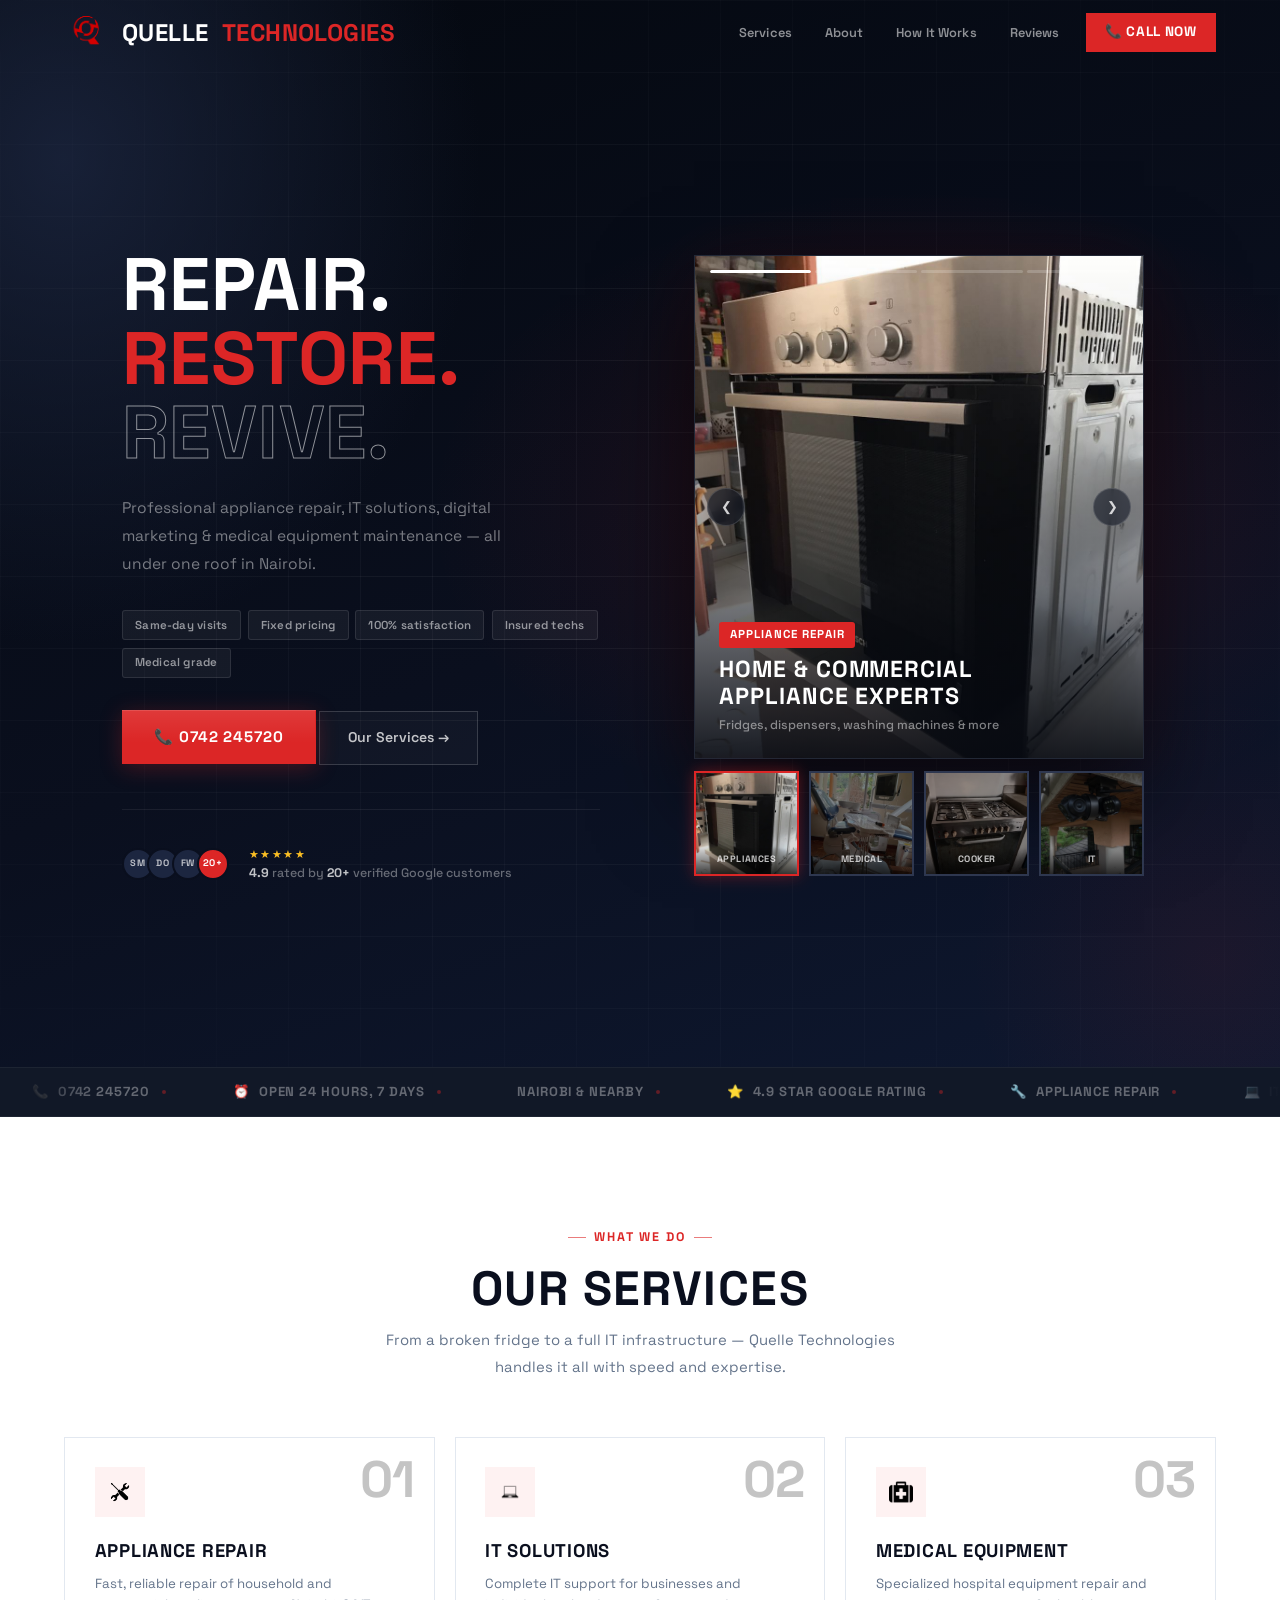
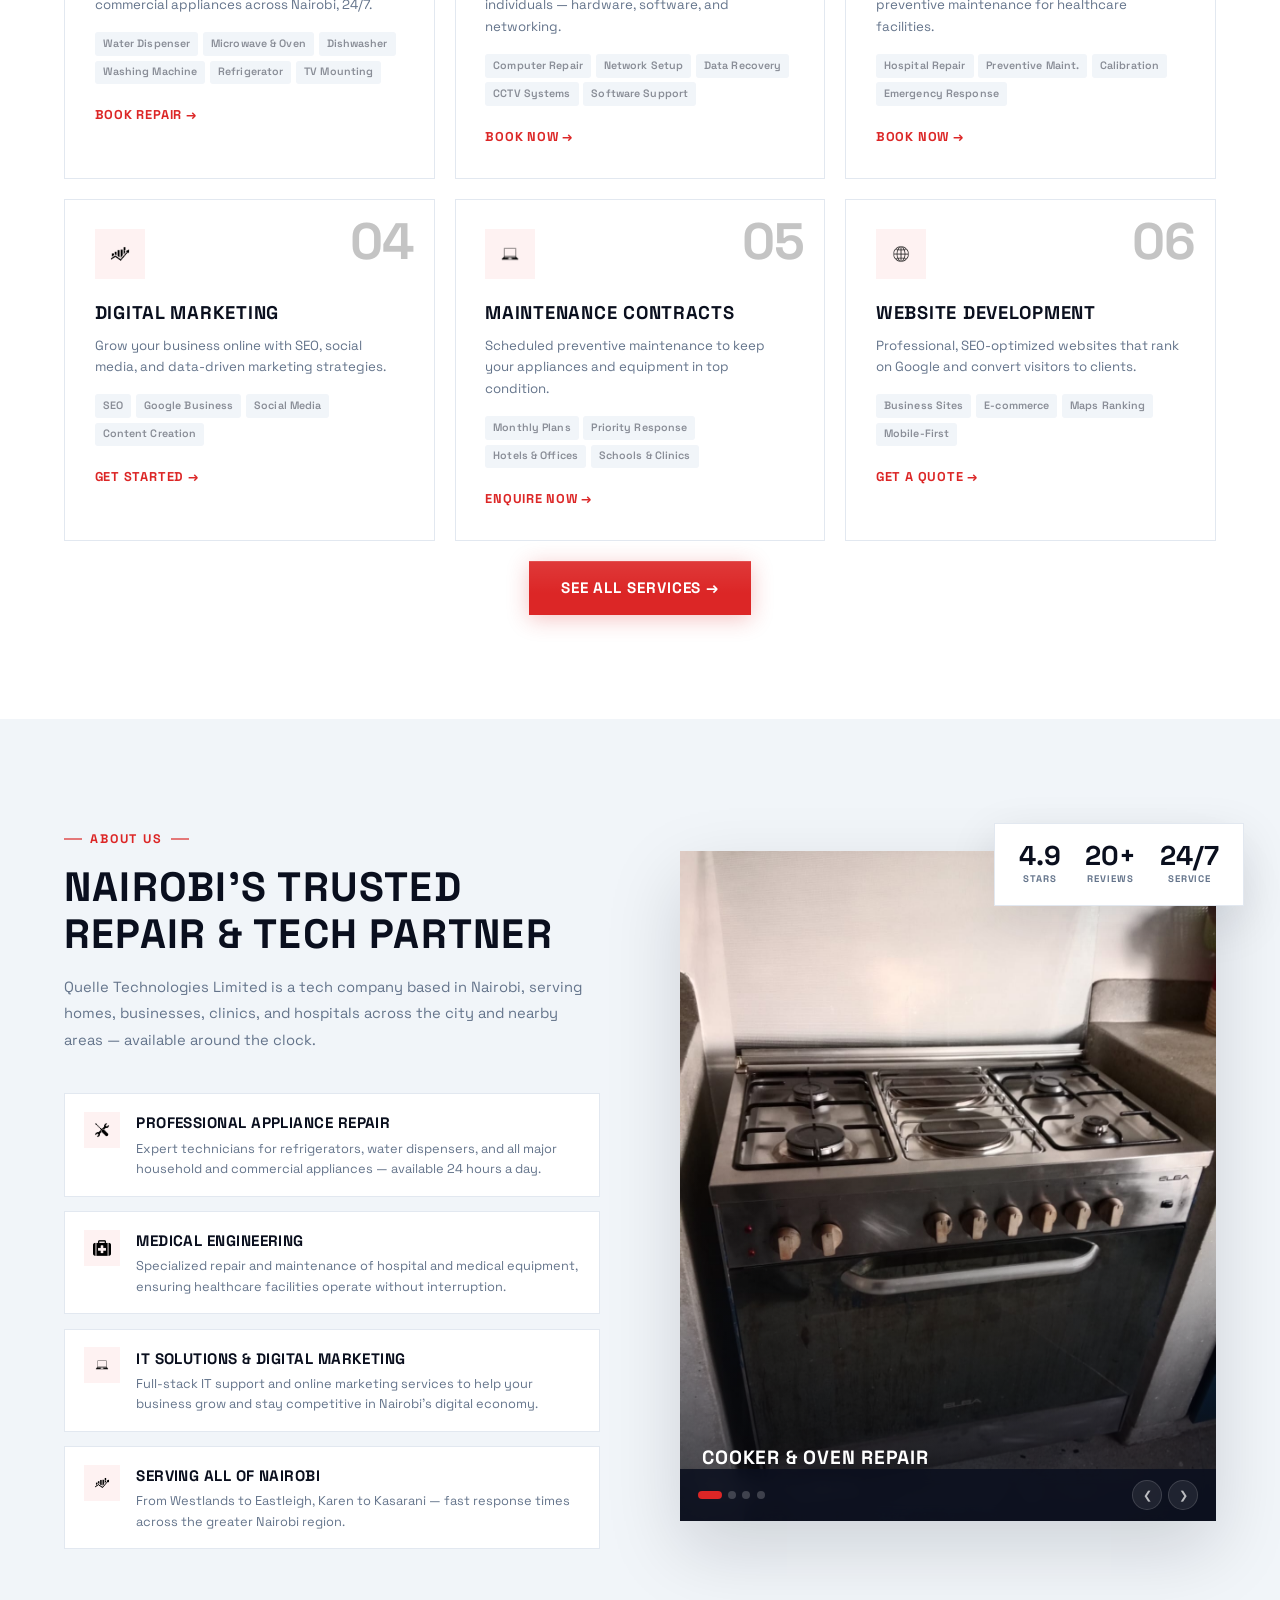
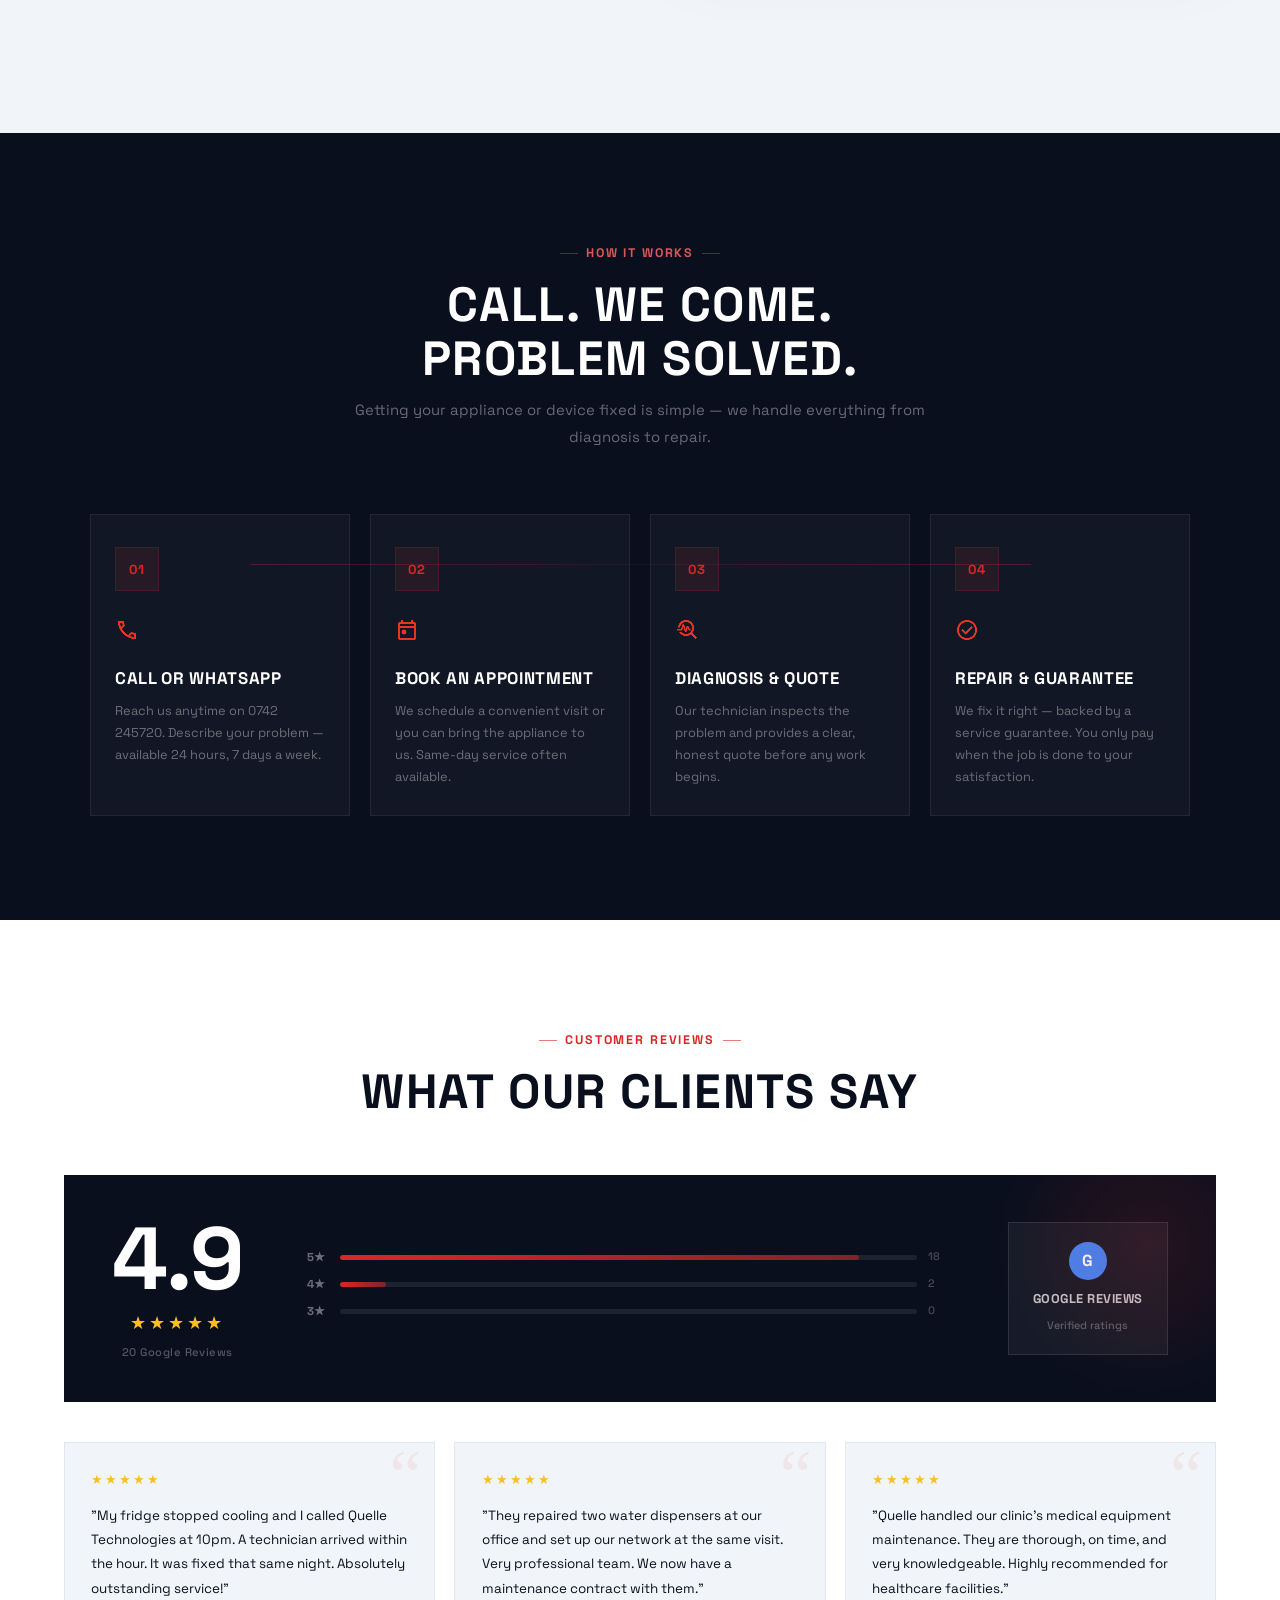
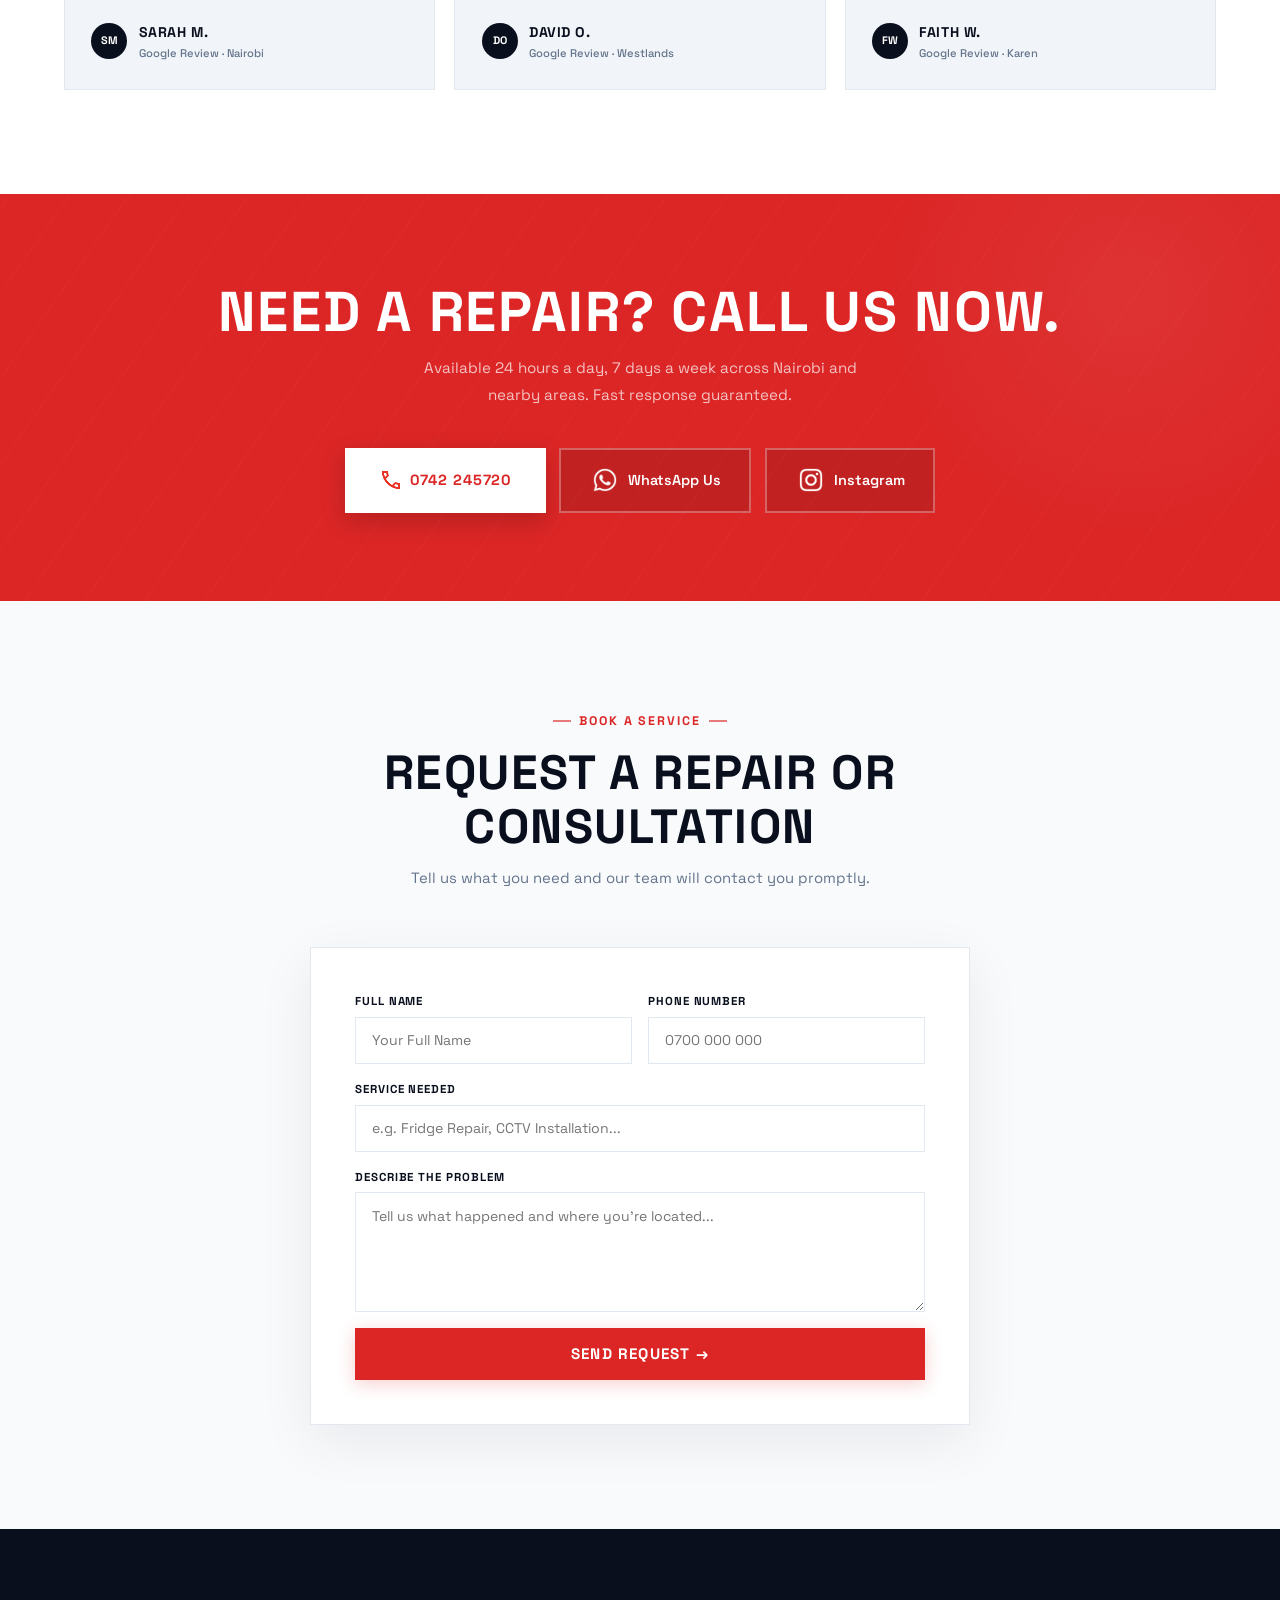
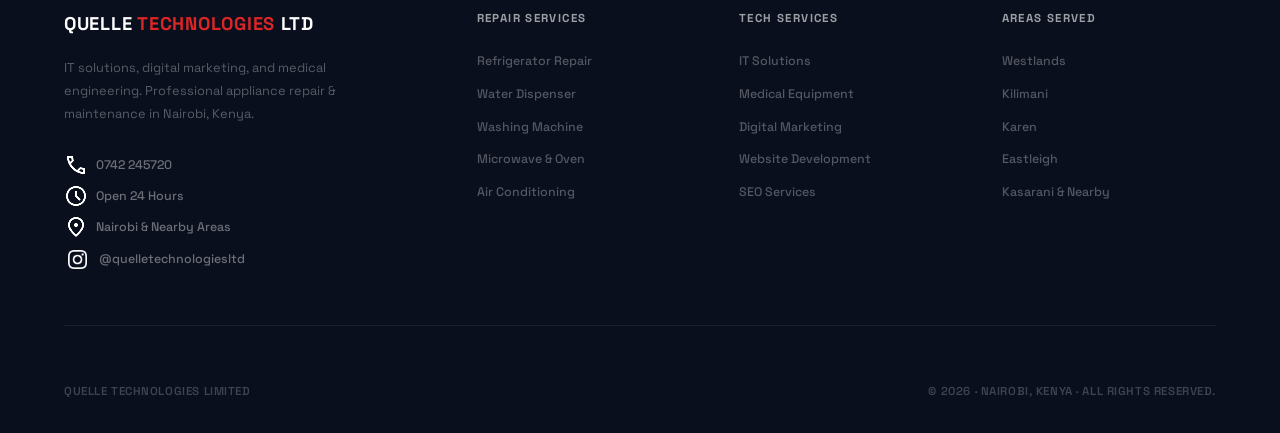
==== commit 5a734f7c: ".gitignore" ====
--- a/index.html
+++ b/index.html
@@ -389,7 +389,7 @@
         </div>
       </div>
       <div class="space-center">
-        <a href="services-nairobi.html" class="btn-call">See All Services →</a>
+        <a href="services.html" class="btn-call">See All Services →</a>
       </div>
     </section>
 
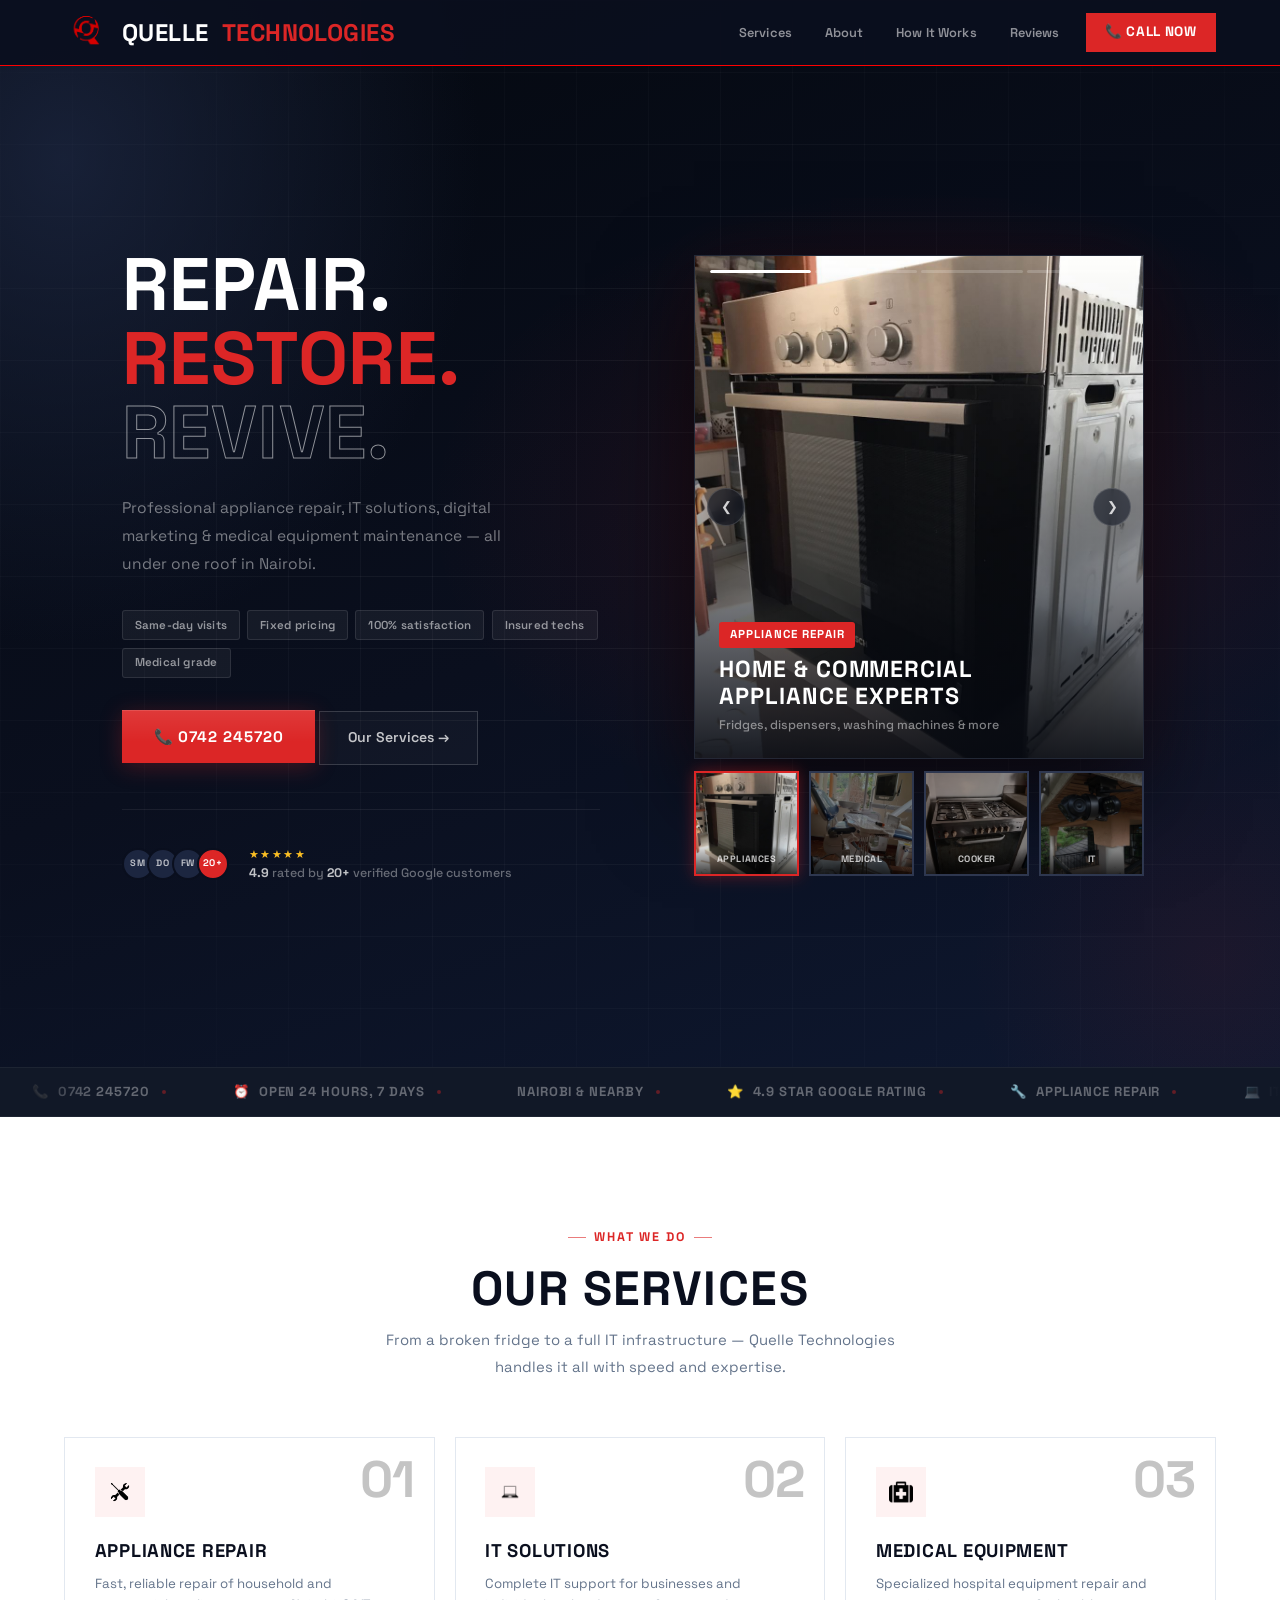
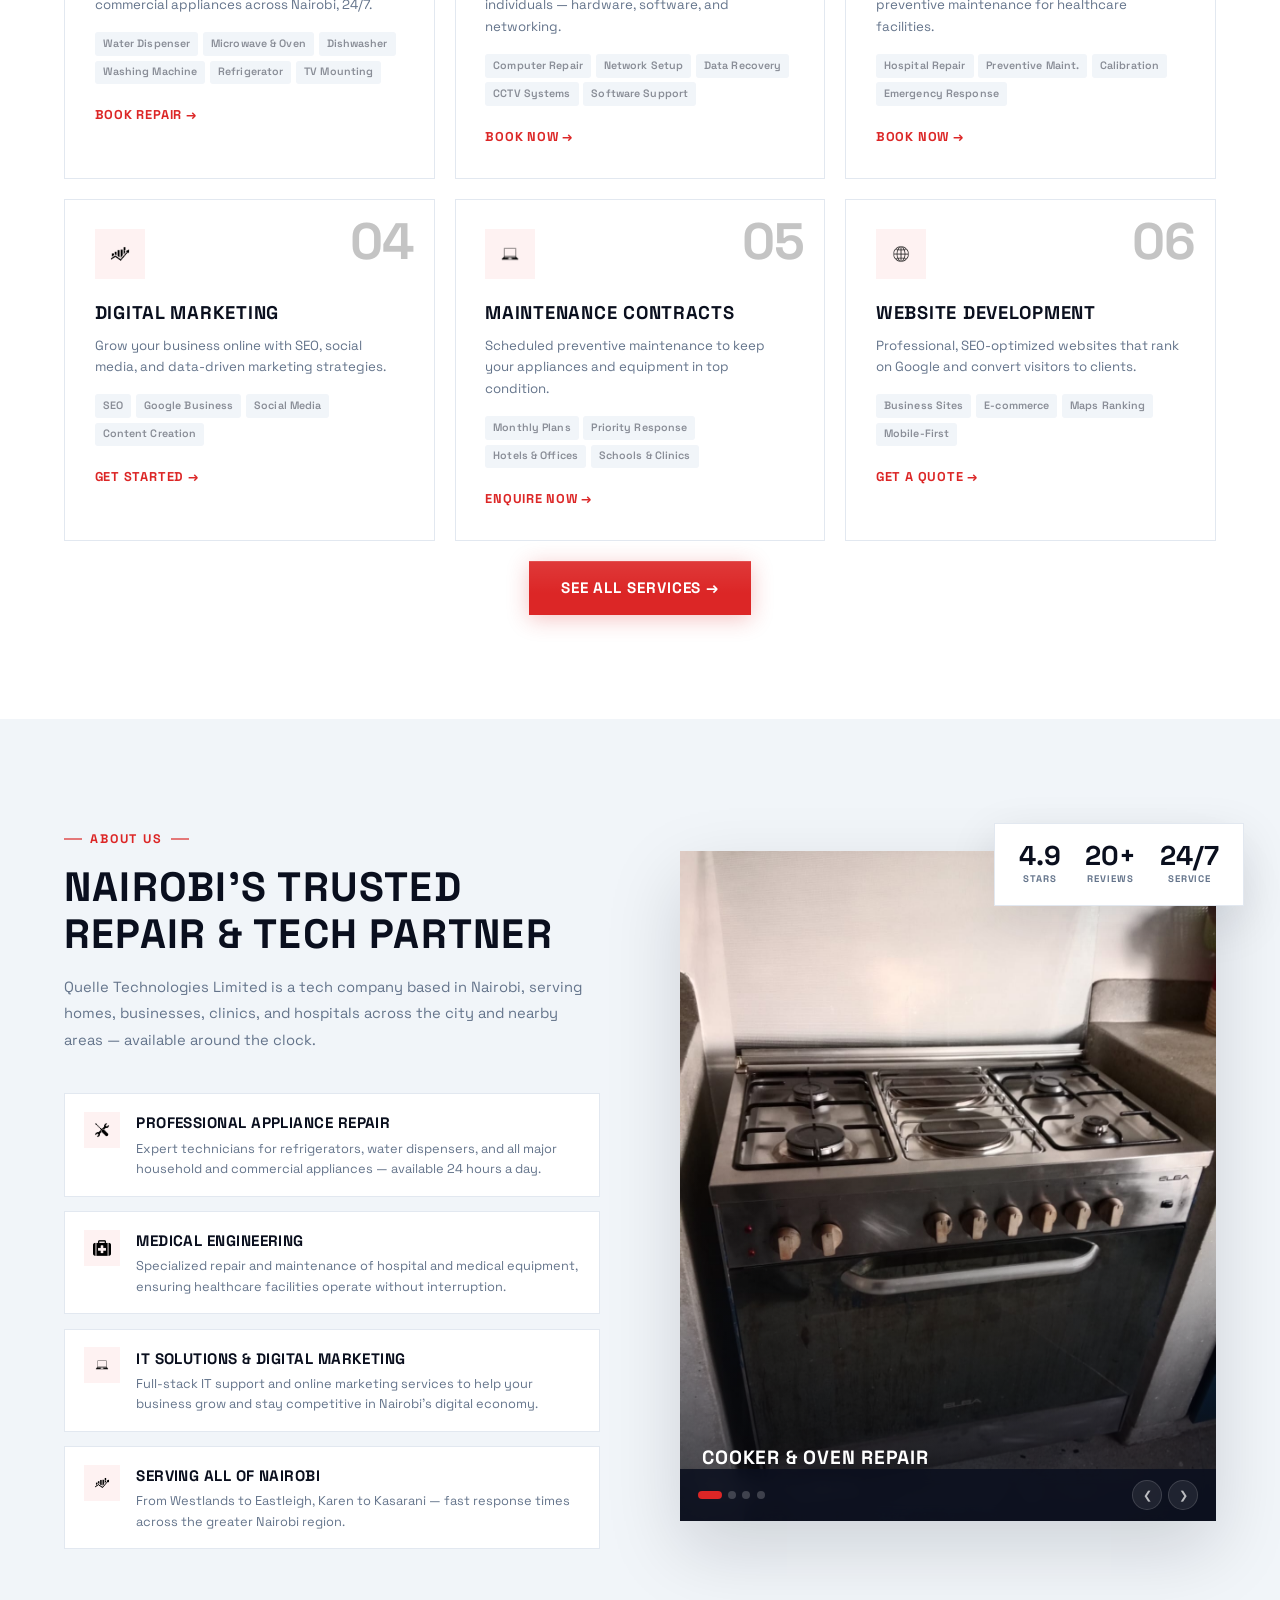
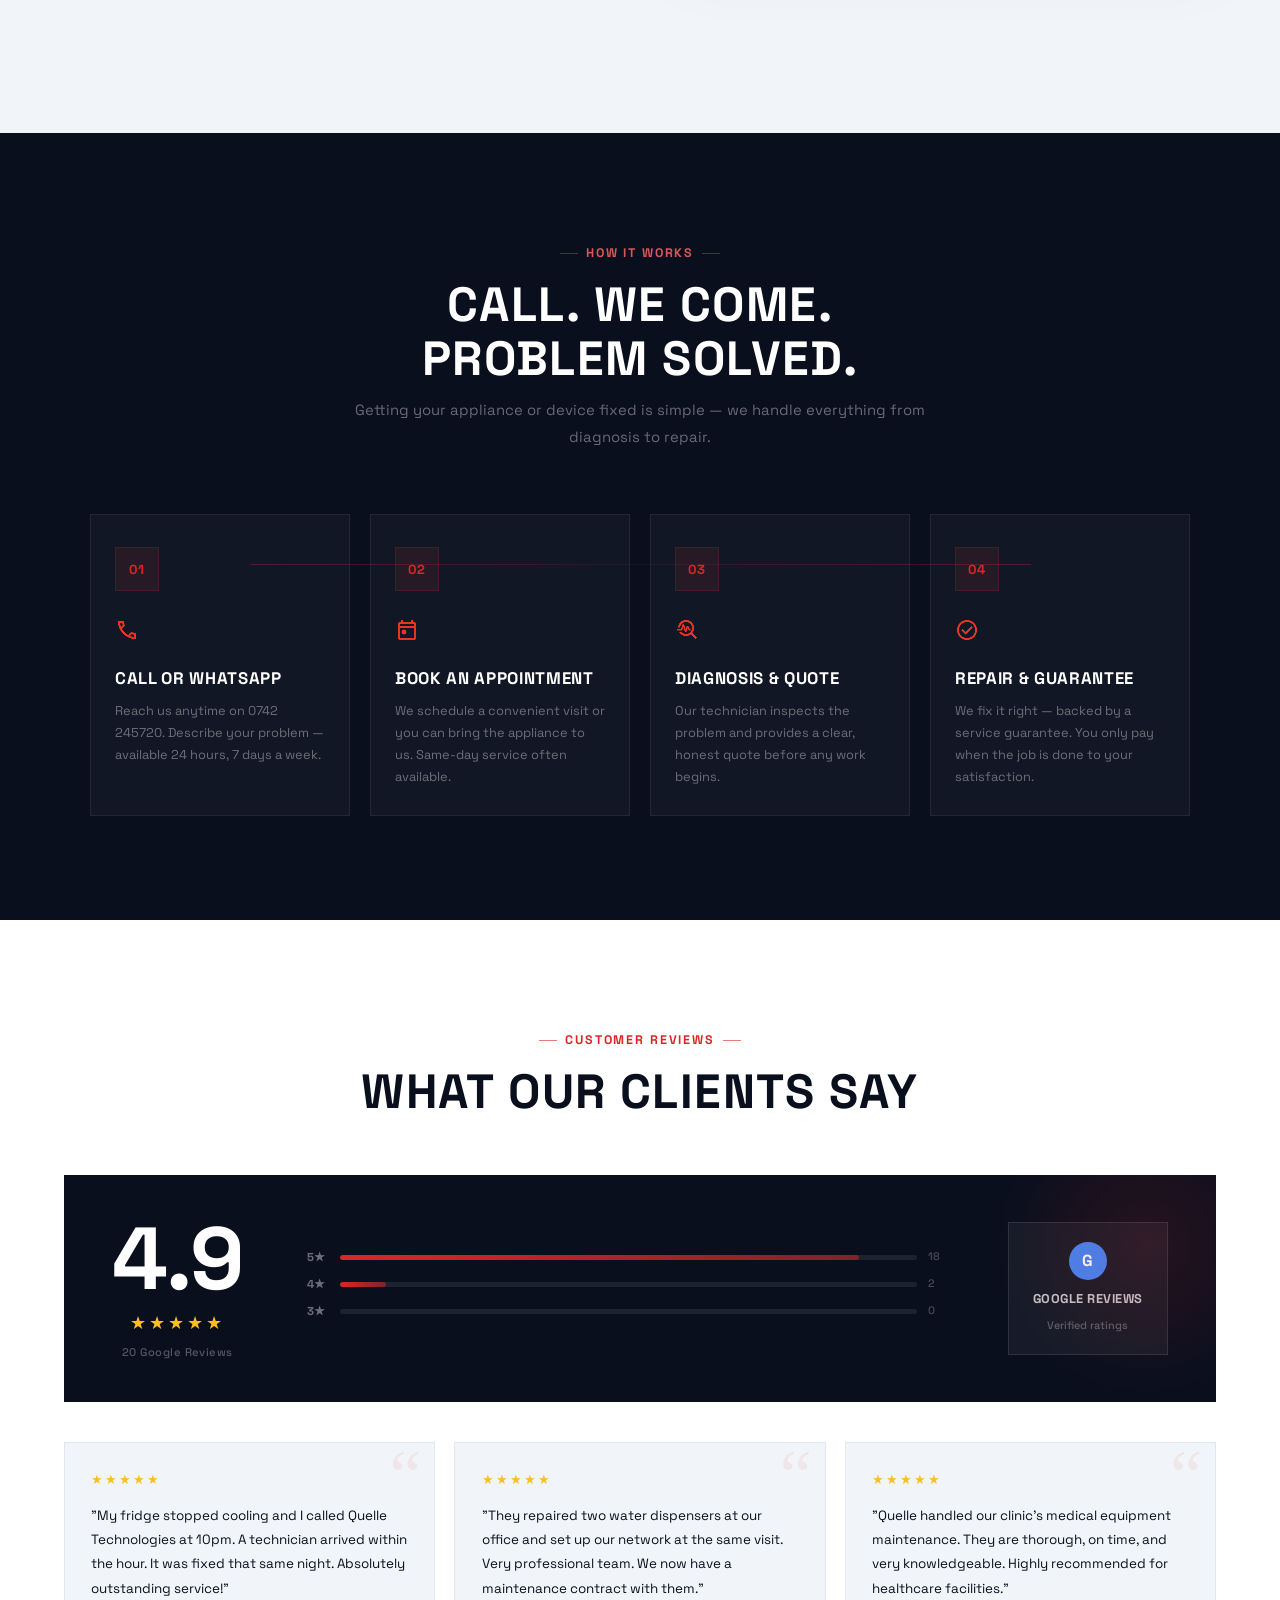
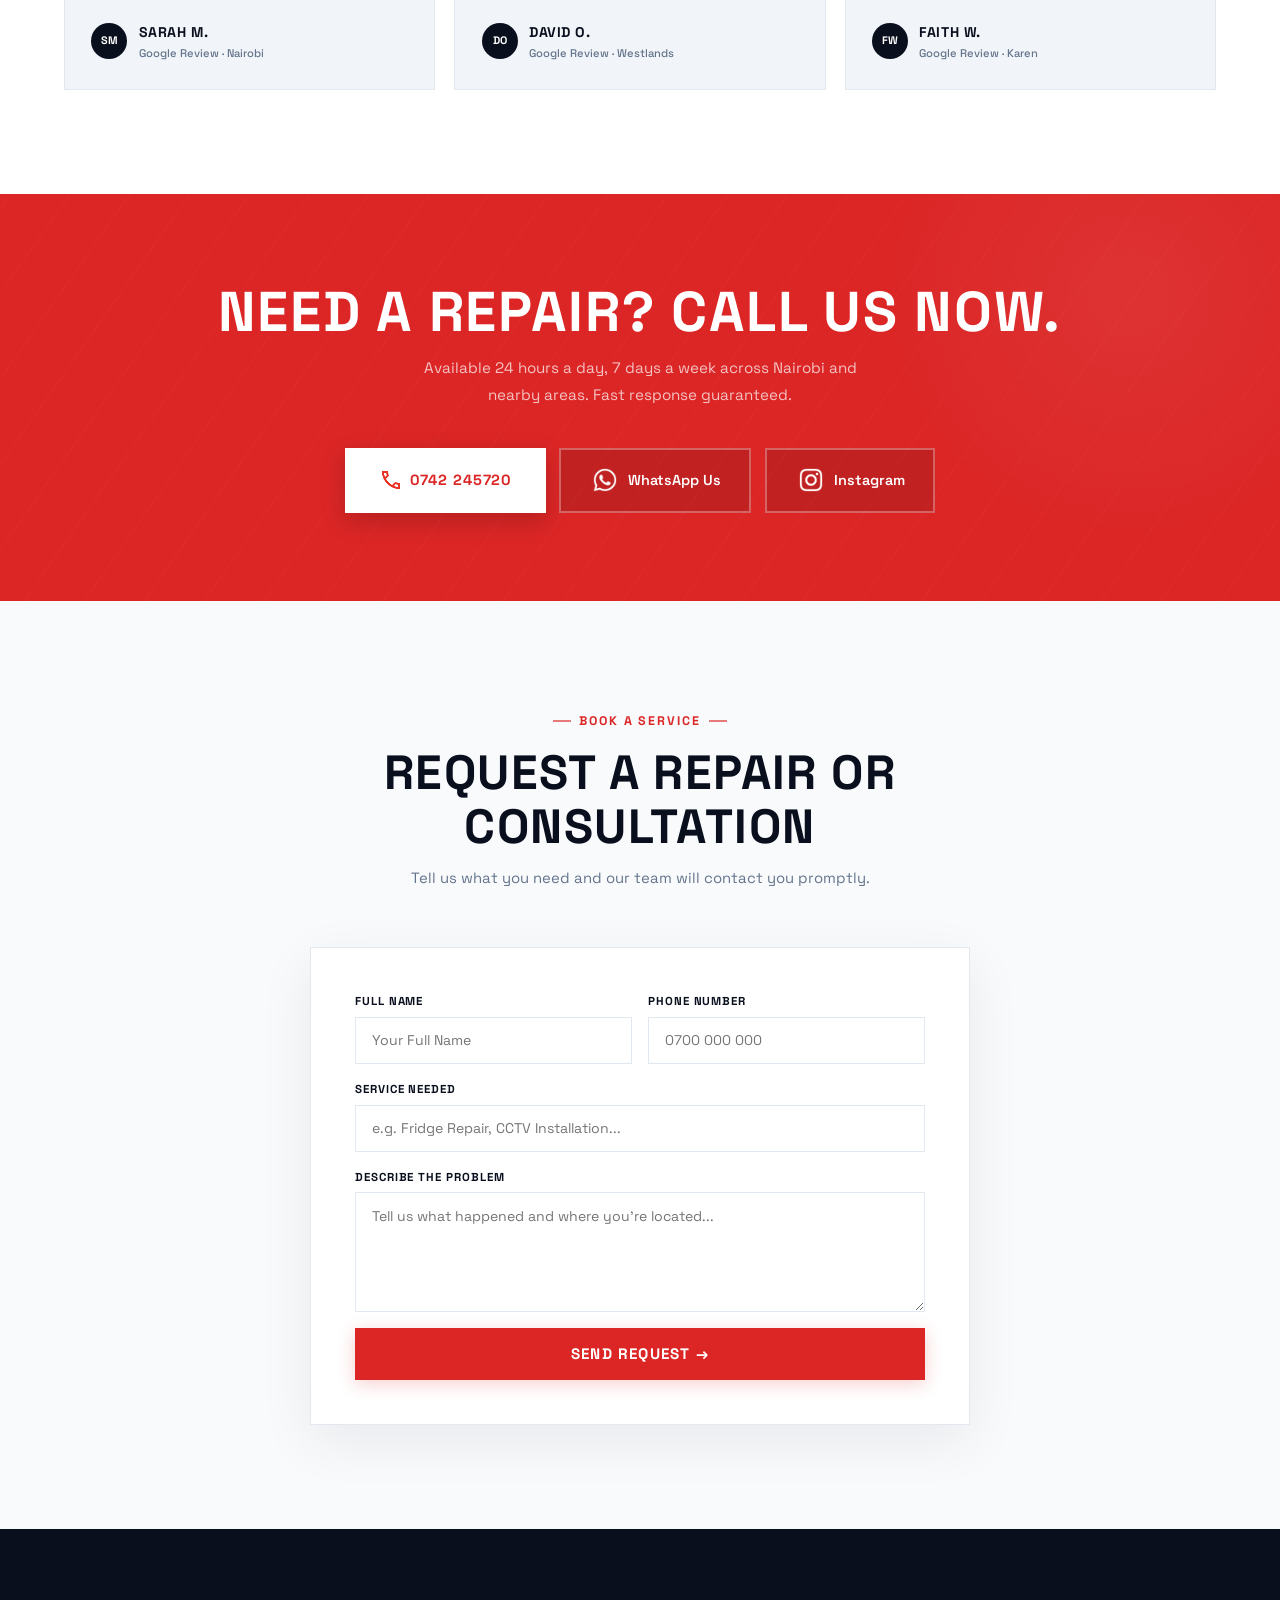
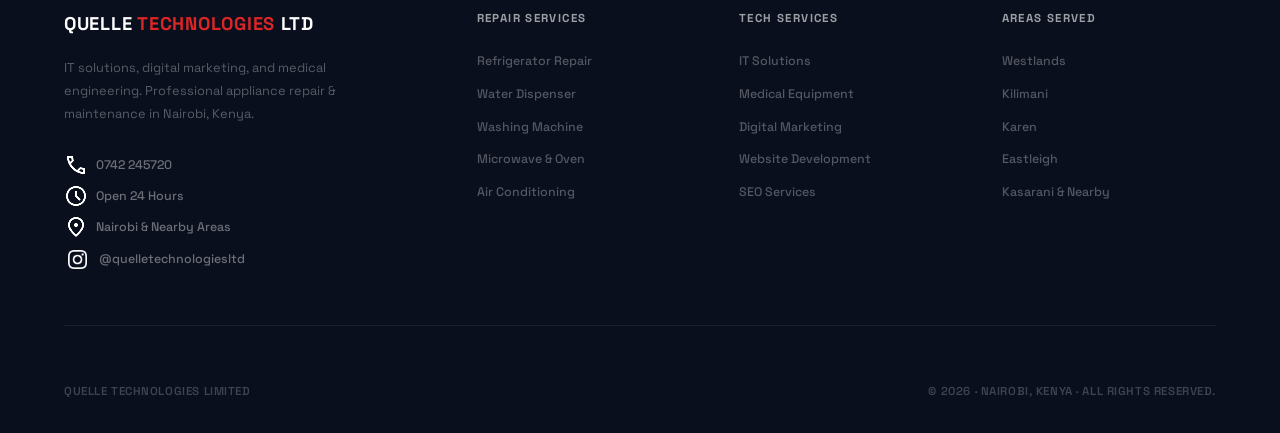
==== commit 44569fe3: "Adding dishwasher repair service page Nairobi" ====
--- a/index.html
+++ b/index.html
@@ -1,6 +1,20 @@
 <!doctype html>
 <html lang="en">
   <head>
+    <!-- Google Tag Manager -->
+    <script>
+      (function (w, d, s, l, i) {
+        w[l] = w[l] || [];
+        w[l].push({ "gtm.start": new Date().getTime(), event: "gtm.js" });
+        var f = d.getElementsByTagName(s)[0],
+          j = d.createElement(s),
+          dl = l != "dataLayer" ? "&l=" + l : "";
+        j.async = true;
+        j.src = "https://www.googletagmanager.com/gtm.js?id=" + i + dl;
+        f.parentNode.insertBefore(j, f);
+      })(window, document, "script", "dataLayer", "GTM-5KJ4SM4L");
+    </script>
+    <!-- End Google Tag Manager -->
     <meta name="google-site-verification" content="google6de3abed1e0f7e17" />
     <link rel="icon" type="image/jpeg" href="images/logoq.png" />
     <link rel="apple-touch-icon" href="images/logoq.png" />
@@ -25,6 +39,16 @@
     <link rel="stylesheet" href="styles.css" />
   </head>
   <body>
+    <!-- Google Tag Manager (noscript) -->
+    <noscript
+      ><iframe
+        src="https://www.googletagmanager.com/ns.html?id=GTM-5KJ4SM4L"
+        height="0"
+        width="0"
+        style="display: none; visibility: hidden"
+      ></iframe
+    ></noscript>
+    <!-- End Google Tag Manager (noscript) -->
     <!-- NAV -->
     <nav id="mainNav">
       <a href="#" class="logo">
--- a/styles.css
+++ b/styles.css
@@ -9,6 +9,8 @@
 :root {
   /* Core palette */
   --navy: #0a0f1e;
+  --green: #16a34a;
+
   --navy-2: #111827;
   --navy-3: #1c2640;
   --red: #dc2626;
@@ -71,12 +73,12 @@
   justify-content: space-between;
   padding: 0 5%;
   height: 66px;
-  background: rgba(10, 15, 30, 0);
+  background: rgba(10, 15, 30, 0.9);
   transition:
     background 0.35s ease,
     border-color 0.35s ease,
     backdrop-filter 0.35s ease;
-  border-bottom: 1px solid transparent;
+  border-bottom: 1px solid red;
 }
 nav.scrolled {
   background: rgba(10, 15, 30, 0.94);
@@ -421,6 +423,20 @@
   transform: translateY(-2px);
   box-shadow: 0 8px 30px rgba(220, 38, 38, 0.42);
 }
+
+.cardtext {
+  font-size: 0.88rem;
+  color: rgba(255, 255, 255, 0.45);
+  line-height: 1.6;
+}
+
+.fix-text {
+  color: var(--green);
+  font-size: 0.78rem;
+  font-weight: 500;
+  margin-top: 0.25rem;
+}
+
 .btn-ghost {
   display: inline-flex;
   align-items: center;
@@ -1946,3 +1962,42 @@
     align-items: center;
   }
 }
+
+.step-list {
+  list-style: none;
+  padding: 0;
+  margin: 1rem 0 1.5rem;
+  counter-reset: steps;
+}
+.step-list li {
+  counter-increment: steps;
+  display: flex;
+  gap: 1rem;
+  align-items: flex-start;
+  margin-bottom: 1rem;
+}
+.step-list li::before {
+  content: counter(steps);
+  min-width: 28px;
+  height: 28px;
+  background: var(--navy);
+  color: white;
+  border-radius: 50%;
+  font-weight: 700;
+  font-size: 0.75rem;
+  display: flex;
+  align-items: center;
+  justify-content: center;
+  flex-shrink: 0;
+  margin-top: 2px;
+}
+.step-list li strong {
+  display: block;
+  font-size: 0.92rem;
+  color: var(--ink);
+  margin-bottom: 2px;
+}
+.step-list li span {
+  font-size: 0.84rem;
+  color: var(--muted);
+}
